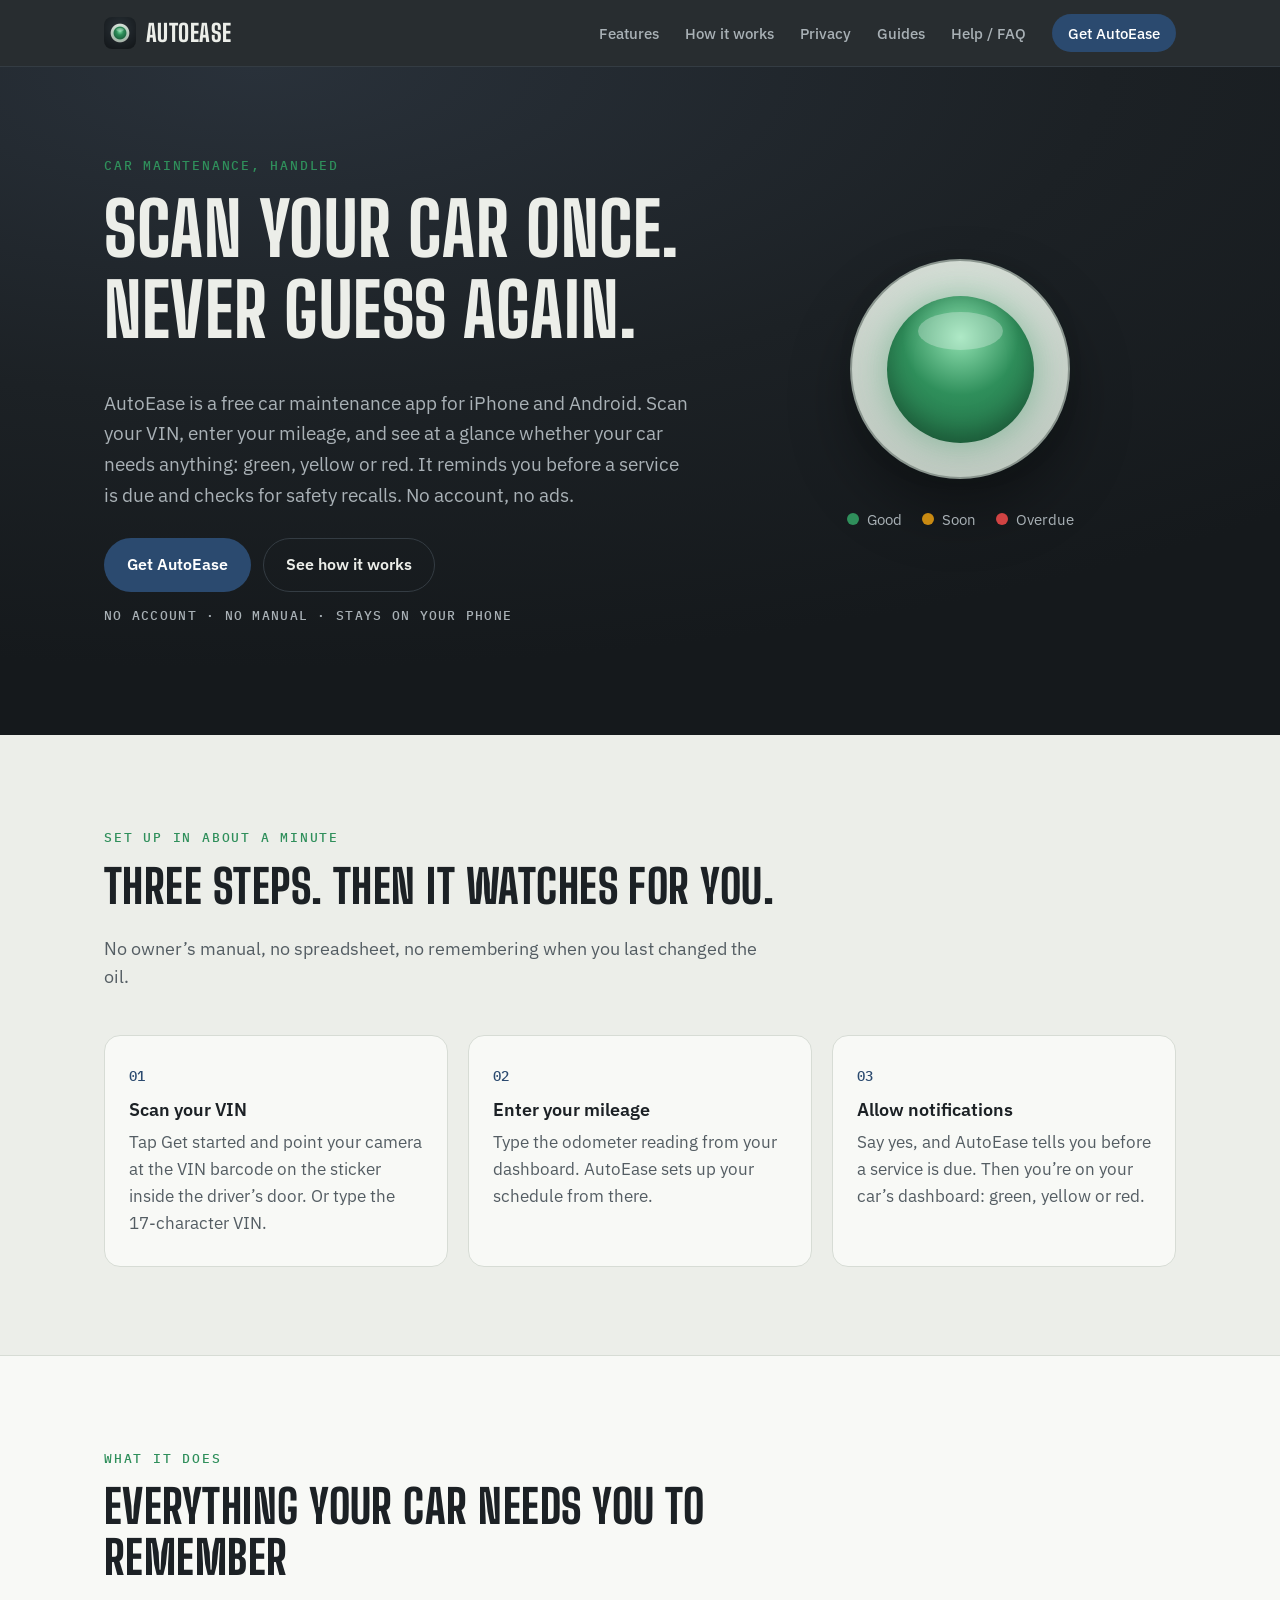
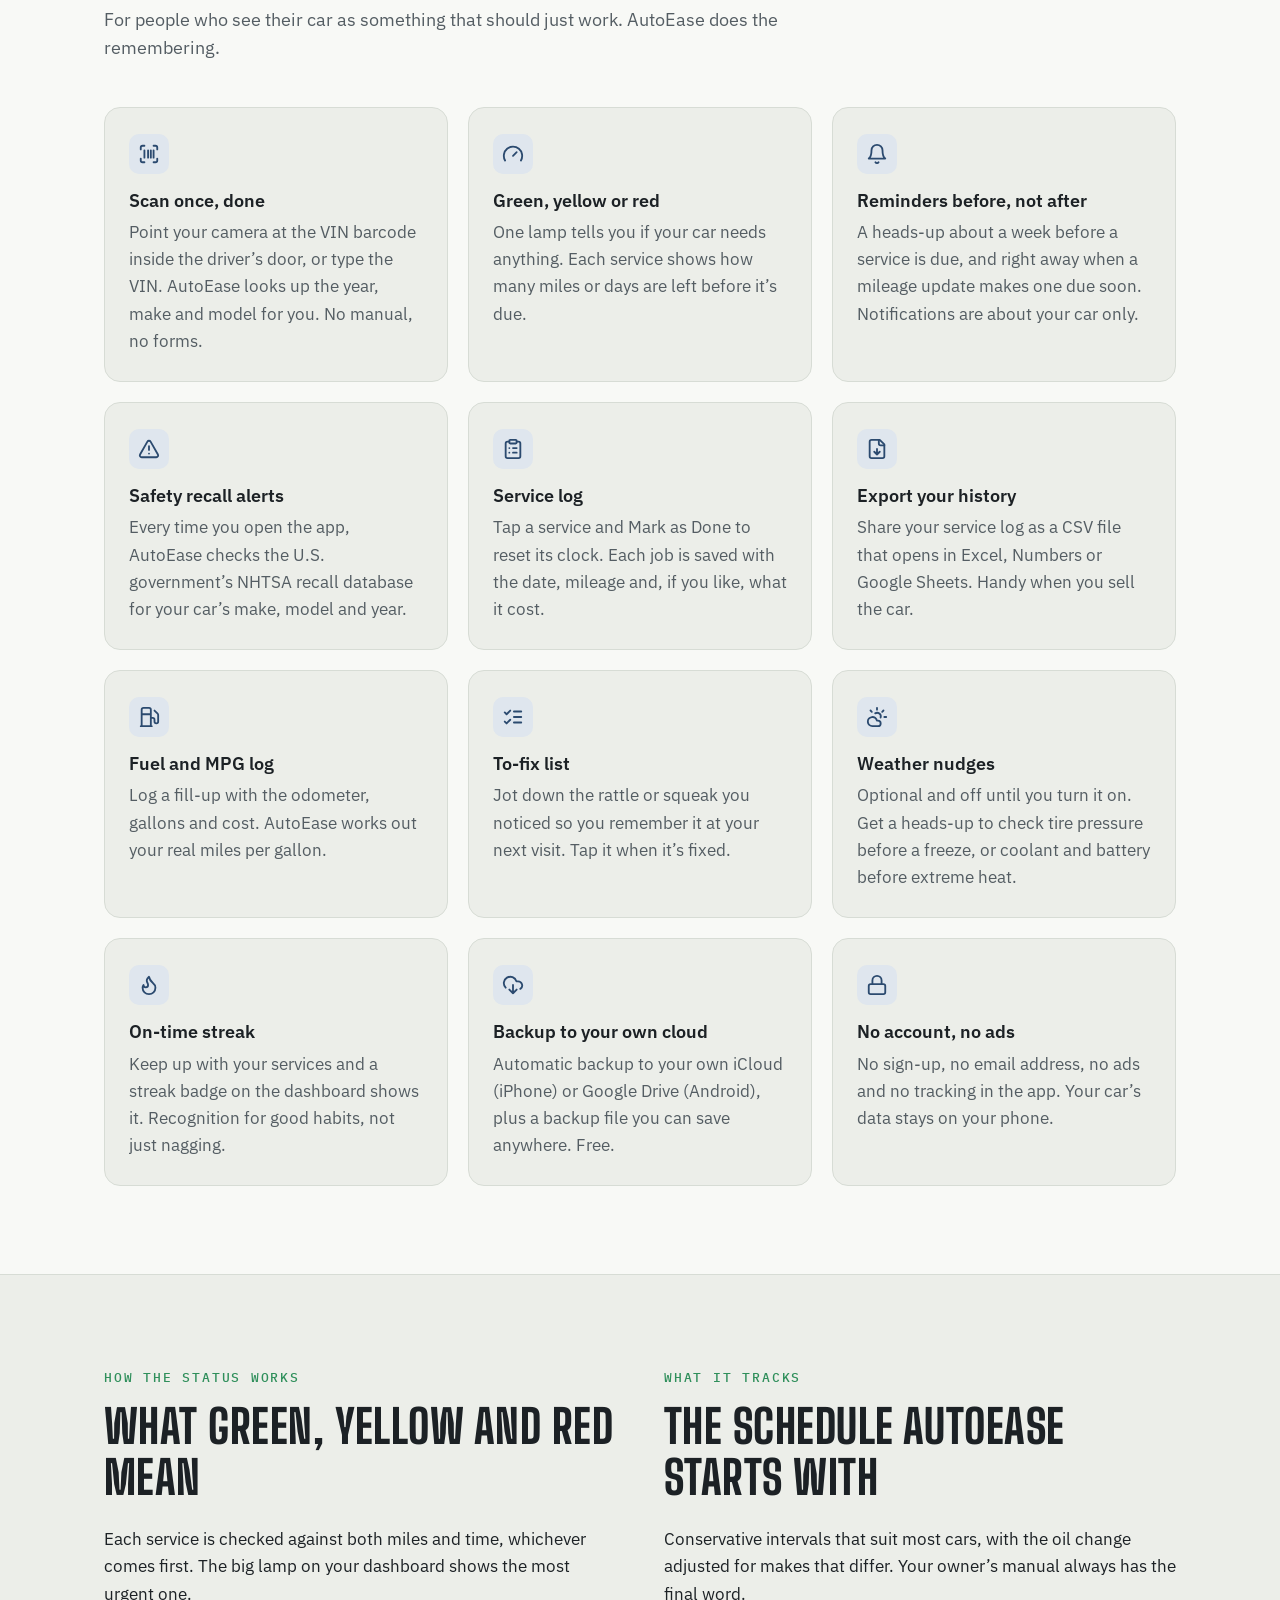
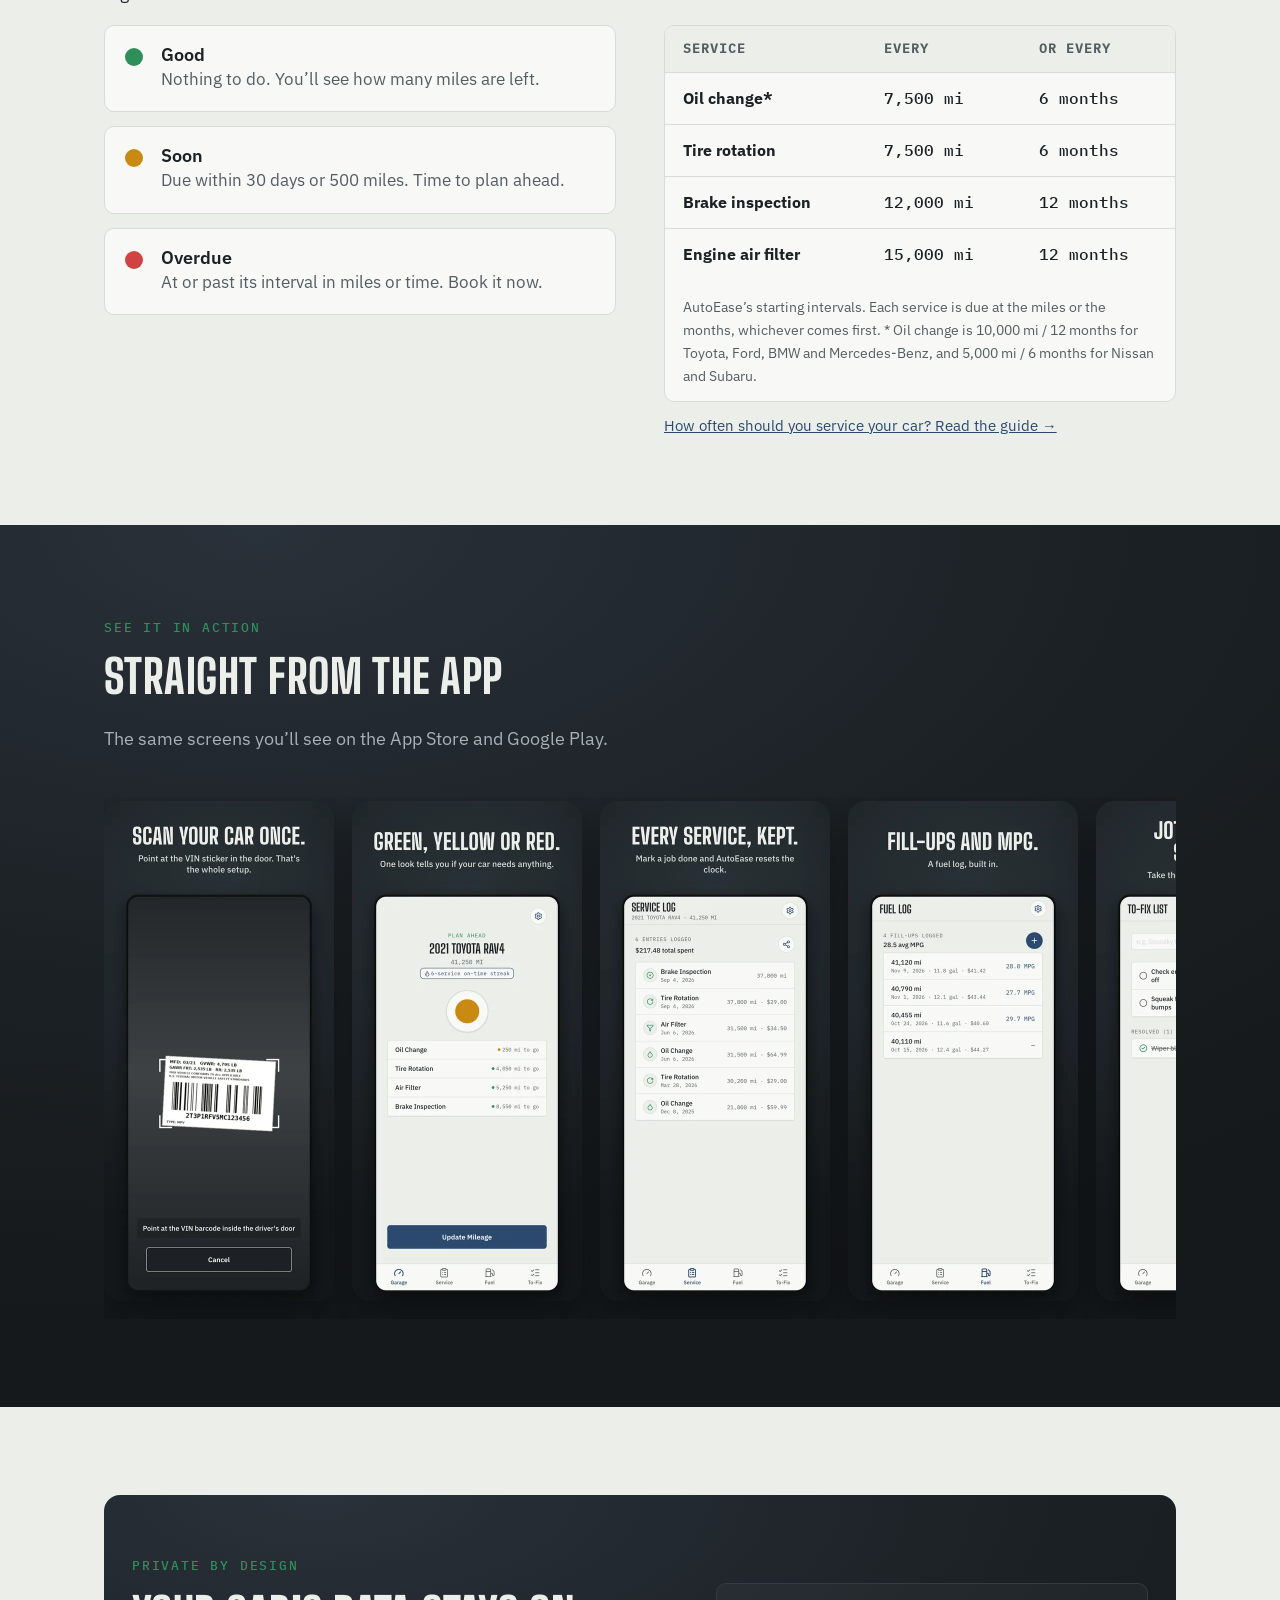
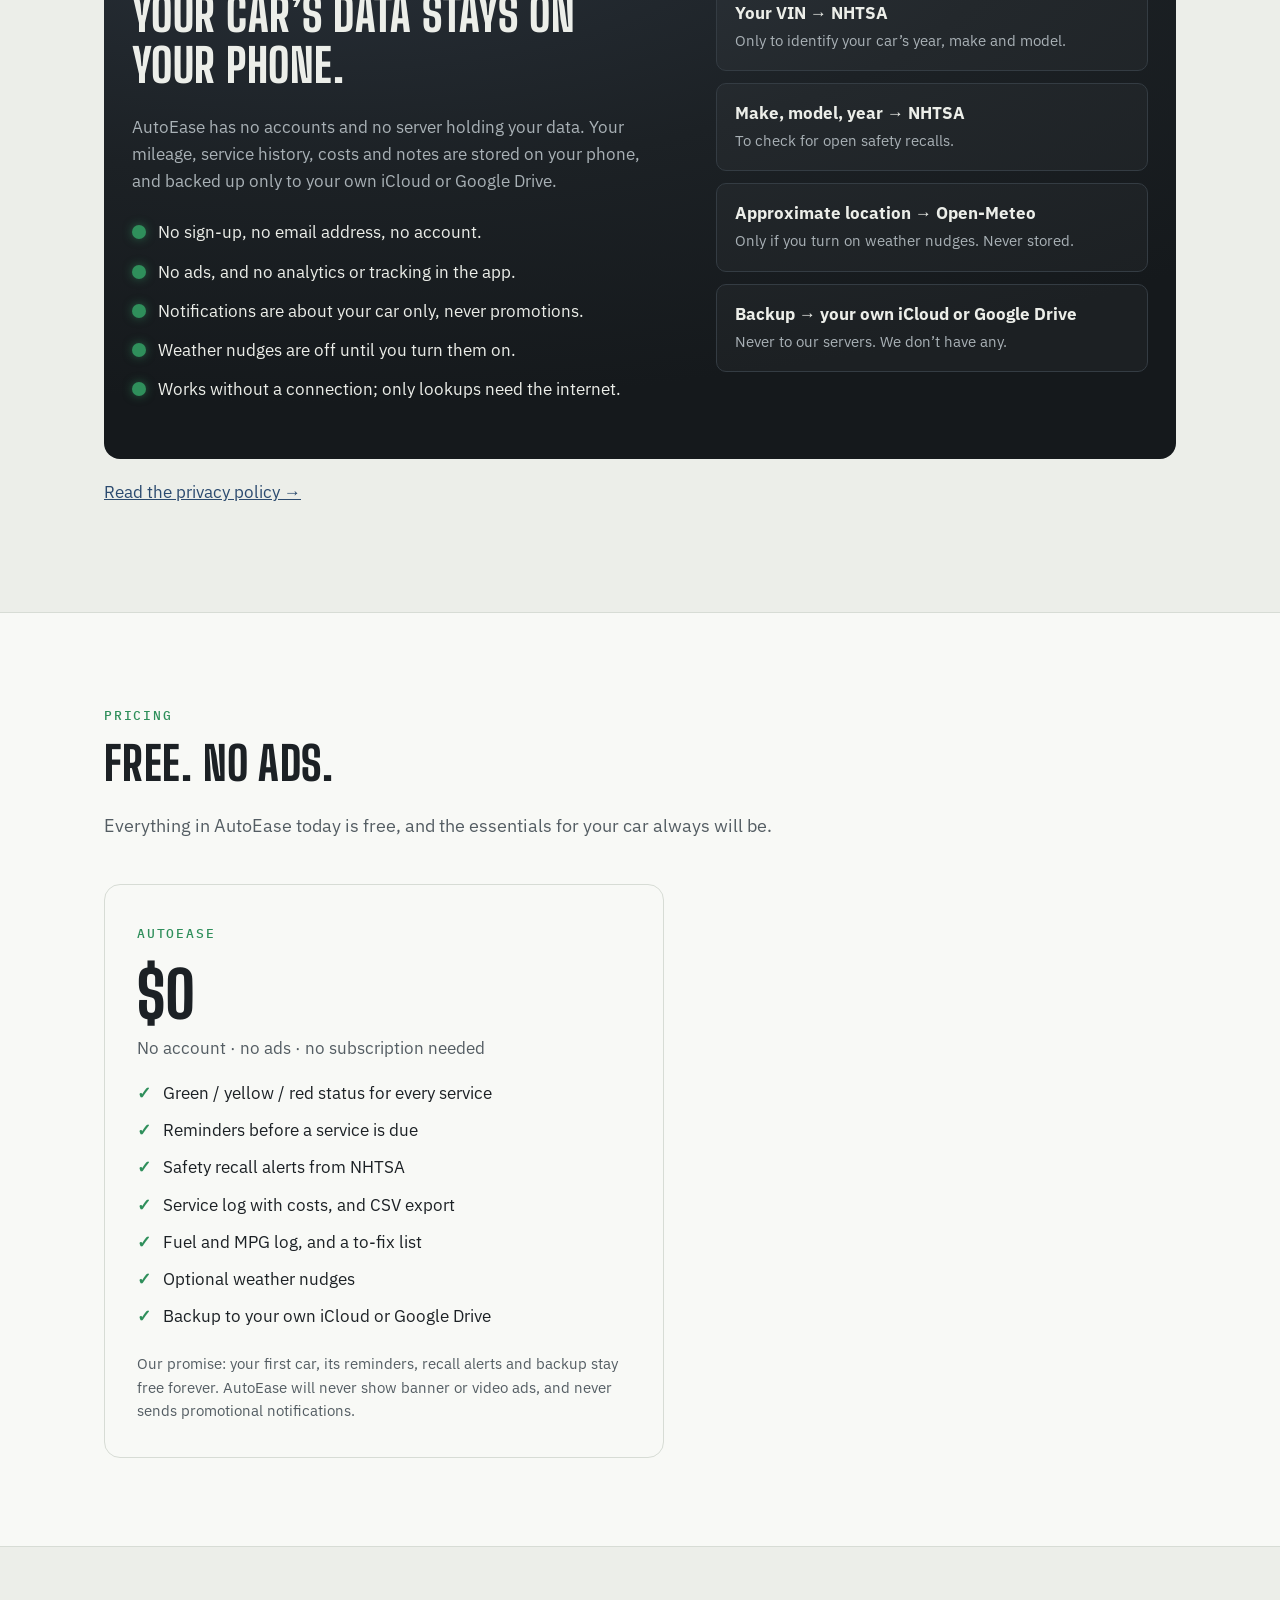
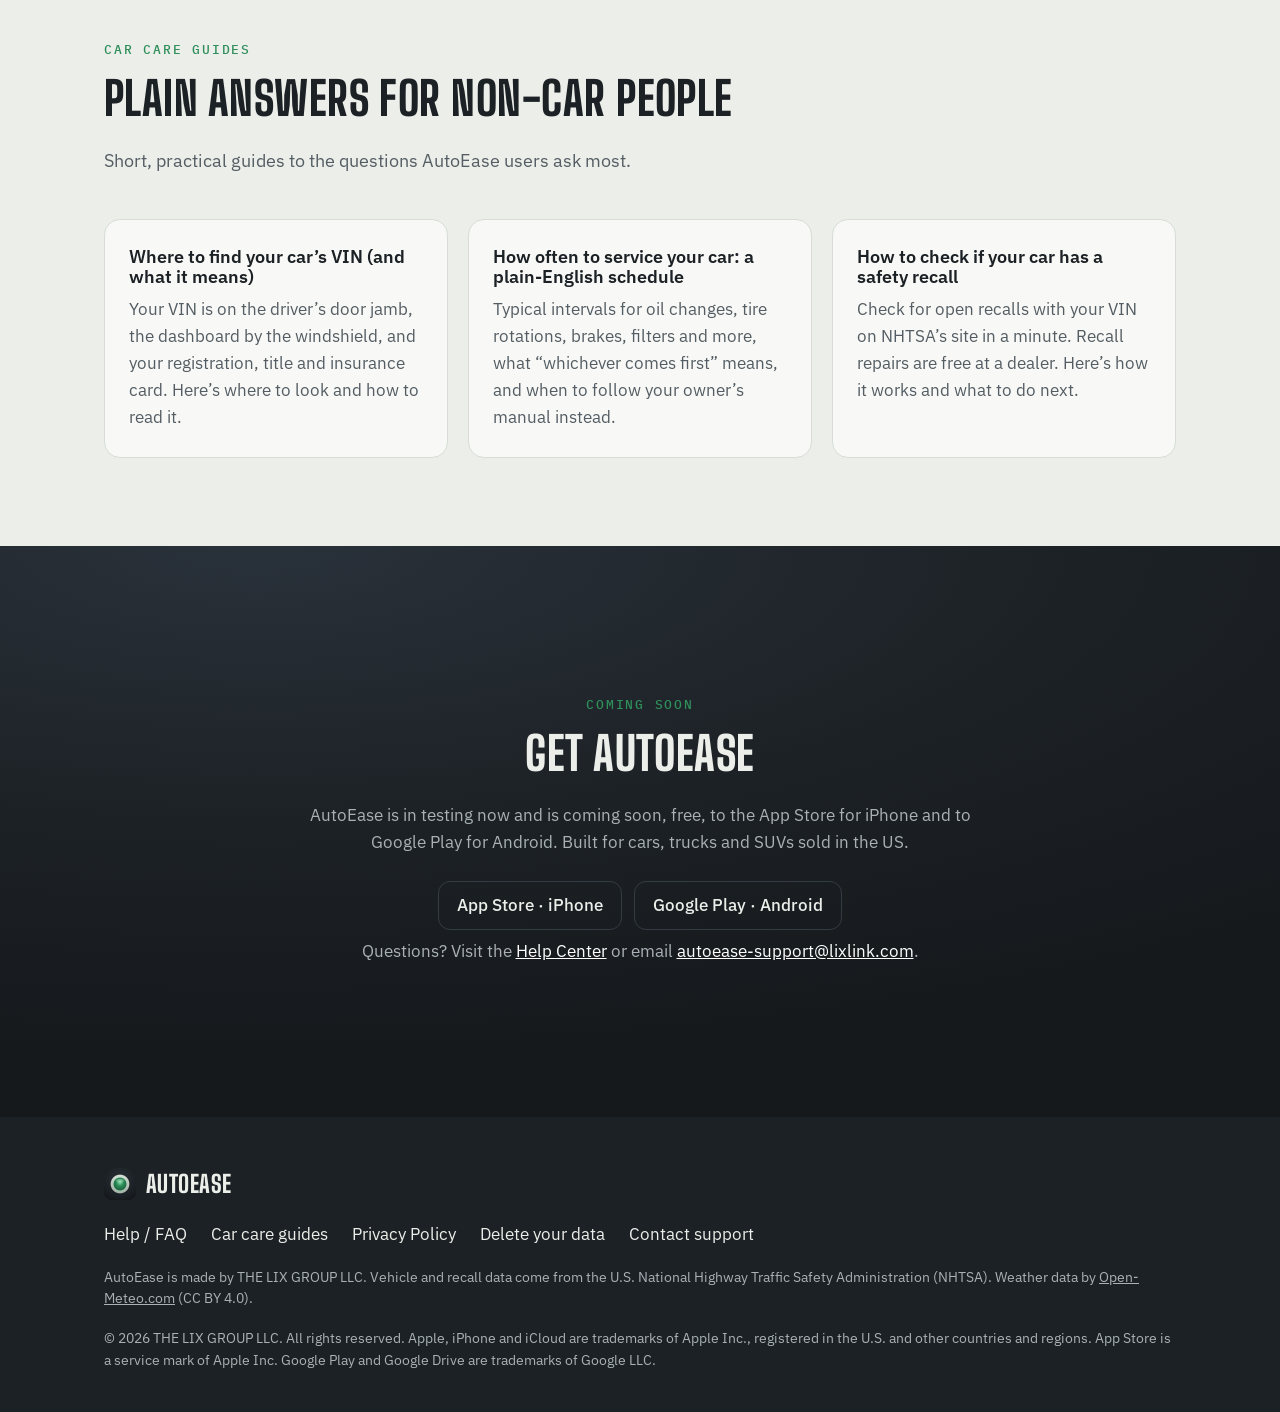
==== index.html @ 2cf23d44 "Build the AutoEase site: home, Help Center, guides, privacy, delete data Landing page, searchable He" ====
<!doctype html>
<html lang="en">
<head>
  <!-- GTM head: paste the Google Tag Manager <script> snippet here, first thing in <head> (README → Analytics). -->
  <meta charset="utf-8" />
  <meta name="viewport" content="width=device-width, initial-scale=1" />
  <meta name="theme-color" content="#1c2125" />
  <title>AutoEase: Car Maintenance Reminders, Free and Private</title>
  <meta name="description" content="Scan your VIN once and AutoEase tells you when your car needs anything: green, yellow or red status, service reminders, recall alerts and logs. Free, no account, no ads." />
  <link rel="canonical" href="https://autoease.lixlink.com/" />
  <meta property="og:site_name" content="AutoEase" />
  <meta property="og:type" content="website" />
  <meta property="og:url" content="https://autoease.lixlink.com/" />
  <meta property="og:title" content="AutoEase: Car Maintenance Reminders, Free and Private" />
  <meta property="og:description" content="Scan your VIN once and AutoEase tells you when your car needs anything: green, yellow or red status, service reminders, recall alerts and logs. Free, no account, no ads." />
  <meta property="og:image" content="https://autoease.lixlink.com/assets/img/og-image.png" />
  <meta property="og:image:type" content="image/png" />
  <meta property="og:image:width" content="1200" />
  <meta property="og:image:height" content="630" />
  <meta property="og:image:alt" content="AutoEase status lamp glowing green. Scan your car once. We&#x27;ll tell you when it needs anything." />
  <meta property="og:locale" content="en_US" />
  <meta name="twitter:card" content="summary_large_image" />
  <meta name="twitter:title" content="AutoEase: Car Maintenance Reminders, Free and Private" />
  <meta name="twitter:description" content="Scan your VIN once and AutoEase tells you when your car needs anything: green, yellow or red status, service reminders, recall alerts and logs. Free, no account, no ads." />
  <meta name="twitter:image" content="https://autoease.lixlink.com/assets/img/og-image.png" />
  <link rel="icon" type="image/png" sizes="32x32" href="/assets/img/favicon-32.png" />
  <link rel="icon" type="image/png" sizes="16x16" href="/assets/img/favicon-16.png" />
  <link rel="apple-touch-icon" href="/assets/img/apple-touch-icon.png" />
  <link rel="preload" href="/assets/fonts/big-shoulders-display.woff2" as="font" type="font/woff2" crossorigin />
  <link rel="preload" href="/assets/fonts/ibm-plex-sans.woff2" as="font" type="font/woff2" crossorigin />
  <link rel="stylesheet" href="/assets/css/style.css" />
  <script type="application/ld+json">
{
  "@context": "https://schema.org",
  "@graph": [
    {
      "@type": "Organization",
      "@id": "https://autoease.lixlink.com/#organization",
      "name": "THE LIX GROUP LLC",
      "url": "https://autoease.lixlink.com/",
      "logo": {
        "@type": "ImageObject",
        "url": "https://autoease.lixlink.com/assets/img/icon-512.png",
        "width": 512,
        "height": 512
      },
      "contactPoint": {
        "@type": "ContactPoint",
        "contactType": "customer support",
        "email": "autoease-support@lixlink.com",
        "availableLanguage": "en"
      }
    },
    {
      "@type": "WebSite",
      "@id": "https://autoease.lixlink.com/#website",
      "url": "https://autoease.lixlink.com/",
      "name": "AutoEase",
      "inLanguage": "en-US",
      "publisher": {
        "@id": "https://autoease.lixlink.com/#organization"
      }
    },
    {
      "@type": "MobileApplication",
      "@id": "https://autoease.lixlink.com/#app",
      "name": "AutoEase: Car Maintenance",
      "alternateName": "AutoEase",
      "description": "A free car maintenance app. Scan your car's VIN once and enter your mileage; AutoEase shows a green, yellow or red status for each service, reminds you before something is due, checks for open safety recalls, and keeps a service, fuel and to-fix log. No account and no ads; your data stays on your phone.",
      "applicationCategory": "UtilitiesApplication",
      "operatingSystem": "iOS, Android",
      "url": "https://autoease.lixlink.com/",
      "image": "https://autoease.lixlink.com/assets/img/og-image.png",
      "screenshot": [
        "https://autoease.lixlink.com/assets/img/screens/scan.webp",
        "https://autoease.lixlink.com/assets/img/screens/dashboard.webp",
        "https://autoease.lixlink.com/assets/img/screens/service-log.webp",
        "https://autoease.lixlink.com/assets/img/screens/fuel-log.webp",
        "https://autoease.lixlink.com/assets/img/screens/to-fix.webp",
        "https://autoease.lixlink.com/assets/img/screens/backup.webp"
      ],
      "inLanguage": "en-US",
      "countriesSupported": "US",
      "isAccessibleForFree": true,
      "offers": {
        "@type": "Offer",
        "price": "0",
        "priceCurrency": "USD"
      },
      "featureList": [
        "Scan once, done",
        "Green, yellow or red",
        "Reminders before, not after",
        "Safety recall alerts",
        "Service log",
        "Export your history",
        "Fuel and MPG log",
        "To-fix list",
        "Weather nudges",
        "On-time streak",
        "Backup to your own cloud",
        "No account, no ads"
      ],
      "publisher": {
        "@id": "https://autoease.lixlink.com/#organization"
      }
    },
    {
      "@type": "HowTo",
      "@id": "https://autoease.lixlink.com/#how-it-works",
      "name": "How to set up car maintenance reminders with AutoEase",
      "description": "Set up AutoEase in about a minute: scan your VIN, enter your mileage, allow notifications.",
      "totalTime": "PT1M",
      "tool": [
        {
          "@type": "HowToTool",
          "name": "AutoEase app"
        },
        {
          "@type": "HowToTool",
          "name": "Your car's VIN and odometer reading"
        }
      ],
      "step": [
        {
          "@type": "HowToStep",
          "position": 1,
          "name": "Scan your VIN",
          "text": "Tap Get started and point your camera at the VIN barcode on the sticker inside the driver’s door. Or type the 17-character VIN.",
          "url": "https://autoease.lixlink.com/#how-it-works"
        },
        {
          "@type": "HowToStep",
          "position": 2,
          "name": "Enter your mileage",
          "text": "Type the odometer reading from your dashboard. AutoEase sets up your schedule from there.",
          "url": "https://autoease.lixlink.com/#how-it-works"
        },
        {
          "@type": "HowToStep",
          "position": 3,
          "name": "Allow notifications",
          "text": "Say yes, and AutoEase tells you before a service is due. Then you’re on your car’s dashboard: green, yellow or red.",
          "url": "https://autoease.lixlink.com/#how-it-works"
        }
      ]
    },
    {
      "@type": "WebPage",
      "@id": "https://autoease.lixlink.com/#webpage",
      "url": "https://autoease.lixlink.com/",
      "name": "AutoEase: Car Maintenance Reminders, Free and Private",
      "isPartOf": {
        "@id": "https://autoease.lixlink.com/#website"
      },
      "about": {
        "@id": "https://autoease.lixlink.com/#app"
      },
      "primaryImageOfPage": "https://autoease.lixlink.com/assets/img/og-image.png",
      "dateModified": "2026-11-14",
      "inLanguage": "en-US"
    }
  ]
}
  </script>
</head>
<body>
  <!-- GTM body: paste the Google Tag Manager <noscript> snippet here, first thing in <body> (README → Analytics). -->
  <a class="skip-link" href="#main">Skip to content</a>
  <header class="site-header">
    <nav class="nav wrap" aria-label="Main">
      <a class="brand" href="/">
        <img src="/assets/img/icon-512.png" alt="" width="32" height="32" />
        <span>AutoEase</span>
      </a>
      <button class="nav-toggle" type="button" aria-label="Toggle navigation" aria-expanded="false" aria-controls="nav-links">☰</button>
      <ul class="nav-links" id="nav-links">
        <li><a href="/#features">Features</a></li>
        <li><a href="/#how-it-works">How it works</a></li>
        <li><a href="/#privacy">Privacy</a></li>
        <li><a href="/guides/">Guides</a></li>
        <li><a href="/faq.html">Help / FAQ</a></li>
        <li><a class="nav-cta" href="/#download">Get AutoEase</a></li>
      </ul>
    </nav>
  </header>
  <main id="main">
    <section class="hero dark">
      <div class="wrap hero-inner">
        <div>
          <span class="eyebrow">Car maintenance, handled</span>
          <h1>Scan your car once. Never guess again.</h1>
          <p class="lead">
            AutoEase is a free car maintenance app for iPhone and Android. Scan your VIN, enter your
            mileage, and see at a glance whether your car needs anything: green, yellow or red. It
            reminds you before a service is due and checks for safety recalls. No account, no ads.
          </p>
          <div class="hero-actions">
            <a class="btn btn-primary" href="#download">Get AutoEase</a>
            <a class="btn btn-ghost" href="#how-it-works">See how it works</a>
          </div>
          <p class="hero-note">No account · No manual · Stays on your phone</p>
        </div>
        <div class="hero-art">
          <div class="telltale" role="img" aria-label="AutoEase status lamp glowing green: nothing needed."><div class="lamp"></div></div>
          <ul class="legend" aria-label="Status colors">
            <li><span class="dot good"></span>Good</li>
            <li><span class="dot soon"></span>Soon</li>
            <li><span class="dot overdue"></span>Overdue</li>
          </ul>
        </div>
      </div>
    </section>

    <section id="how-it-works">
      <div class="wrap">
        <div class="section-head">
          <span class="eyebrow">Set up in about a minute</span>
          <h2>Three steps. Then it watches for you.</h2>
          <p>No owner’s manual, no spreadsheet, no remembering when you last changed the oil.</p>
        </div>
        <ol class="steps">
          <li><h3>Scan your VIN</h3><p>Tap Get started and point your camera at the VIN barcode on the sticker inside the driver’s door. Or type the 17-character VIN.</p></li>
          <li><h3>Enter your mileage</h3><p>Type the odometer reading from your dashboard. AutoEase sets up your schedule from there.</p></li>
          <li><h3>Allow notifications</h3><p>Say yes, and AutoEase tells you before a service is due. Then you’re on your car’s dashboard: green, yellow or red.</p></li>
        </ol>
      </div>
    </section>

    <section id="features" class="alt">
      <div class="wrap">
        <div class="section-head">
          <span class="eyebrow">What it does</span>
          <h2>Everything your car needs you to remember</h2>
          <p>For people who see their car as something that should just work. AutoEase does the remembering.</p>
        </div>
        <div class="grid">
          <div class="card">
            <div class="icon"><svg viewBox="0 0 24 24" fill="none" stroke="currentColor" stroke-width="2" stroke-linecap="round" stroke-linejoin="round" aria-hidden="true"><path d="M3 7V5a2 2 0 0 1 2-2h2M17 3h2a2 2 0 0 1 2 2v2M21 17v2a2 2 0 0 1-2 2h-2M7 21H5a2 2 0 0 1-2-2v-2M7 8v8M11 8v8M14 8v8M17 8v8"/></svg></div>
            <h3>Scan once, done</h3>
            <p>Point your camera at the VIN barcode inside the driver’s door, or type the VIN. AutoEase looks up the year, make and model for you. No manual, no forms.</p>
          </div>
          <div class="card">
            <div class="icon"><svg viewBox="0 0 24 24" fill="none" stroke="currentColor" stroke-width="2" stroke-linecap="round" stroke-linejoin="round" aria-hidden="true"><path d="m12 14 4-4"/><path d="M3.34 19a10 10 0 1 1 17.32 0"/></svg></div>
            <h3>Green, yellow or red</h3>
            <p>One lamp tells you if your car needs anything. Each service shows how many miles or days are left before it’s due.</p>
          </div>
          <div class="card">
            <div class="icon"><svg viewBox="0 0 24 24" fill="none" stroke="currentColor" stroke-width="2" stroke-linecap="round" stroke-linejoin="round" aria-hidden="true"><path d="M6 8a6 6 0 0 1 12 0c0 7 3 9 3 9H3s3-2 3-9"/><path d="M10.3 21a1.94 1.94 0 0 0 3.4 0"/></svg></div>
            <h3>Reminders before, not after</h3>
            <p>A heads-up about a week before a service is due, and right away when a mileage update makes one due soon. Notifications are about your car only.</p>
          </div>
          <div class="card">
            <div class="icon"><svg viewBox="0 0 24 24" fill="none" stroke="currentColor" stroke-width="2" stroke-linecap="round" stroke-linejoin="round" aria-hidden="true"><path d="m21.73 18-8-14a2 2 0 0 0-3.48 0l-8 14A2 2 0 0 0 4 21h16a2 2 0 0 0 1.73-3"/><path d="M12 9v4M12 17h.01"/></svg></div>
            <h3>Safety recall alerts</h3>
            <p>Every time you open the app, AutoEase checks the U.S. government’s NHTSA recall database for your car’s make, model and year.</p>
          </div>
          <div class="card">
            <div class="icon"><svg viewBox="0 0 24 24" fill="none" stroke="currentColor" stroke-width="2" stroke-linecap="round" stroke-linejoin="round" aria-hidden="true"><rect width="8" height="4" x="8" y="2" rx="1"/><path d="M16 4h2a2 2 0 0 1 2 2v14a2 2 0 0 1-2 2H6a2 2 0 0 1-2-2V6a2 2 0 0 1 2-2h2M12 11h4M12 16h4M8 11h.01M8 16h.01"/></svg></div>
            <h3>Service log</h3>
            <p>Tap a service and Mark as Done to reset its clock. Each job is saved with the date, mileage and, if you like, what it cost.</p>
          </div>
          <div class="card">
            <div class="icon"><svg viewBox="0 0 24 24" fill="none" stroke="currentColor" stroke-width="2" stroke-linecap="round" stroke-linejoin="round" aria-hidden="true"><path d="M15 2H6a2 2 0 0 0-2 2v16a2 2 0 0 0 2 2h12a2 2 0 0 0 2-2V7Z"/><path d="M14 2v4a2 2 0 0 0 2 2h4M12 18v-6M9 15l3 3 3-3"/></svg></div>
            <h3>Export your history</h3>
            <p>Share your service log as a CSV file that opens in Excel, Numbers or Google Sheets. Handy when you sell the car.</p>
          </div>
          <div class="card">
            <div class="icon"><svg viewBox="0 0 24 24" fill="none" stroke="currentColor" stroke-width="2" stroke-linecap="round" stroke-linejoin="round" aria-hidden="true"><path d="M3 22h12M4 9h10M14 22V4a2 2 0 0 0-2-2H6a2 2 0 0 0-2 2v18M14 13h2a2 2 0 0 1 2 2v2a2 2 0 0 0 4 0V9.83a2 2 0 0 0-.59-1.42L18 5"/></svg></div>
            <h3>Fuel and MPG log</h3>
            <p>Log a fill-up with the odometer, gallons and cost. AutoEase works out your real miles per gallon.</p>
          </div>
          <div class="card">
            <div class="icon"><svg viewBox="0 0 24 24" fill="none" stroke="currentColor" stroke-width="2" stroke-linecap="round" stroke-linejoin="round" aria-hidden="true"><path d="m3 17 2 2 4-4M3 7l2 2 4-4M13 6h8M13 12h8M13 18h8"/></svg></div>
            <h3>To-fix list</h3>
            <p>Jot down the rattle or squeak you noticed so you remember it at your next visit. Tap it when it’s fixed.</p>
          </div>
          <div class="card">
            <div class="icon"><svg viewBox="0 0 24 24" fill="none" stroke="currentColor" stroke-width="2" stroke-linecap="round" stroke-linejoin="round" aria-hidden="true"><path d="M12 2v2M4.93 4.93l1.41 1.41M20 12h2M19.07 4.93l-1.41 1.41M15.95 12.65a4 4 0 0 0-5.93-4.61"/><path d="M13 22H7a5 5 0 1 1 4.9-6H13a3 3 0 0 1 0 6Z"/></svg></div>
            <h3>Weather nudges</h3>
            <p>Optional and off until you turn it on. Get a heads-up to check tire pressure before a freeze, or coolant and battery before extreme heat.</p>
          </div>
          <div class="card">
            <div class="icon"><svg viewBox="0 0 24 24" fill="none" stroke="currentColor" stroke-width="2" stroke-linecap="round" stroke-linejoin="round" aria-hidden="true"><path d="M8.5 14.5A2.5 2.5 0 0 0 11 12c0-1.38-.5-2-1-3-1.07-2.14-.22-4.05 2-6 .5 2.5 2 4.9 4 6.5 2 1.6 3 3.5 3 5.5a7 7 0 1 1-14 0c0-1.15.43-2.29 1-3a2.5 2.5 0 0 0 2.5 2.5z"/></svg></div>
            <h3>On-time streak</h3>
            <p>Keep up with your services and a streak badge on the dashboard shows it. Recognition for good habits, not just nagging.</p>
          </div>
          <div class="card">
            <div class="icon"><svg viewBox="0 0 24 24" fill="none" stroke="currentColor" stroke-width="2" stroke-linecap="round" stroke-linejoin="round" aria-hidden="true"><path d="M4 14.9A7 7 0 1 1 15.7 8h1.8a4.5 4.5 0 0 1 2.5 8.24M12 12v9M8 17l4 4 4-4"/></svg></div>
            <h3>Backup to your own cloud</h3>
            <p>Automatic backup to your own iCloud (iPhone) or Google Drive (Android), plus a backup file you can save anywhere. Free.</p>
          </div>
          <div class="card">
            <div class="icon"><svg viewBox="0 0 24 24" fill="none" stroke="currentColor" stroke-width="2" stroke-linecap="round" stroke-linejoin="round" aria-hidden="true"><rect width="18" height="11" x="3" y="11" rx="2"/><path d="M7 11V7a5 5 0 0 1 10 0v4"/></svg></div>
            <h3>No account, no ads</h3>
            <p>No sign-up, no email address, no ads and no tracking in the app. Your car’s data stays on your phone.</p>
          </div>
        </div>
      </div>
    </section>

    <section id="status">
      <div class="wrap two-col">
        <div>
          <span class="eyebrow">How the status works</span>
          <h2>What green, yellow and red mean</h2>
          <p>Each service is checked against both miles and time, whichever comes first. The big lamp on your dashboard shows the most urgent one.</p>
          <div class="status-rows">
            <div class="status-row"><span class="dot good"></span><div><h3>Good</h3><p>Nothing to do. You’ll see how many miles are left.</p></div></div>
            <div class="status-row"><span class="dot soon"></span><div><h3>Soon</h3><p>Due within 30 days or 500 miles. Time to plan ahead.</p></div></div>
            <div class="status-row"><span class="dot overdue"></span><div><h3>Overdue</h3><p>At or past its interval in miles or time. Book it now.</p></div></div>
          </div>
        </div>
        <div>
          <span class="eyebrow">What it tracks</span>
          <h2>The schedule AutoEase starts with</h2>
          <p>Conservative intervals that suit most cars, with the oil change adjusted for makes that differ. Your owner’s manual always has the final word.</p>
        <div class="table-wrap">
          <table>
            <caption>AutoEase’s starting intervals. Each service is due at the miles or the months, whichever comes first. * Oil change is 10,000 mi / 12 months for Toyota, Ford, BMW and Mercedes-Benz, and 5,000 mi / 6 months for Nissan and Subaru. </caption>
            <thead><tr><th scope="col">Service</th><th scope="col">Every</th><th scope="col">Or every</th></tr></thead>
            <tbody>
            <tr><th scope="row">Oil change*</th><td class="num">7,500 mi</td><td class="num">6 months</td></tr>
            <tr><th scope="row">Tire rotation</th><td class="num">7,500 mi</td><td class="num">6 months</td></tr>
            <tr><th scope="row">Brake inspection</th><td class="num">12,000 mi</td><td class="num">12 months</td></tr>
            <tr><th scope="row">Engine air filter</th><td class="num">15,000 mi</td><td class="num">12 months</td></tr>
            </tbody>
          </table>
        </div>
          <p class="fineprint" style="margin-top:12px"><a href="/guides/car-maintenance-schedule.html">How often should you service your car? Read the guide →</a></p>
        </div>
      </div>
    </section>

    <section id="screenshots" class="dark">
      <div class="wrap">
        <div class="section-head">
          <span class="eyebrow">See it in action</span>
          <h2>Straight from the app</h2>
          <p>The same screens you’ll see on the App Store and Google Play.</p>
        </div>
        <ul class="shots" tabindex="0" aria-label="App screenshots">
          <li><img src="/assets/img/screens/scan.webp" width="230" height="500" loading="lazy" alt="Scan your VIN: the AutoEase scanner reading the VIN barcode on a driver’s door sticker." /></li>
          <li><img src="/assets/img/screens/dashboard.webp" width="230" height="500" loading="lazy" alt="Green, yellow or red: the Garage dashboard for a 2021 Toyota RAV4 with an amber status lamp, an open recall banner and four services with miles to go." /></li>
          <li><img src="/assets/img/screens/service-log.webp" width="230" height="500" loading="lazy" alt="Service log: past services with dates, mileage and costs, and a lifetime total." /></li>
          <li><img src="/assets/img/screens/fuel-log.webp" width="230" height="500" loading="lazy" alt="Fuel log: fill-ups with odometer, gallons and cost, and the calculated miles per gallon." /></li>
          <li><img src="/assets/img/screens/to-fix.webp" width="230" height="500" loading="lazy" alt="To-fix list: notes like a squeaky brake, with resolved notes kept below." /></li>
          <li><img src="/assets/img/screens/backup.webp" width="230" height="500" loading="lazy" alt="Backup: automatic backup to your own cloud, plus export and import of a backup file." /></li>
        </ul>
      </div>
    </section>

    <section id="privacy">
      <div class="wrap">
        <div class="cta-band dark band-inner" style="text-align:left">
          <div>
            <span class="eyebrow">Private by design</span>
            <h2>Your car’s data stays on your phone.</h2>
            <p>AutoEase has no accounts and no server holding your data. Your mileage, service history, costs and notes are stored on your phone, and backed up only to your own iCloud or Google Drive.</p>
            <ul class="checklist">
              <li>No sign-up, no email address, no account.</li>
              <li>No ads, and no analytics or tracking in the app.</li>
              <li>Notifications are about your car only, never promotions.</li>
              <li>Weather nudges are off until you turn them on.</li>
              <li>Works without a connection; only lookups need the internet.</li>
            </ul>
          </div>
          <div class="data-flow" aria-label="What leaves your phone">
            <div><strong>Your VIN → NHTSA</strong><span>Only to identify your car’s year, make and model.</span></div>
            <div><strong>Make, model, year → NHTSA</strong><span>To check for open safety recalls.</span></div>
            <div><strong>Approximate location → Open-Meteo</strong><span>Only if you turn on weather nudges. Never stored.</span></div>
            <div><strong>Backup → your own iCloud or Google Drive</strong><span>Never to our servers. We don’t have any.</span></div>
          </div>
        </div>
        <p style="margin-top:20px"><a href="/privacy.html">Read the privacy policy →</a></p>
      </div>
    </section>

    <section id="pricing" class="alt">
      <div class="wrap">
        <div class="section-head">
          <span class="eyebrow">Pricing</span>
          <h2>Free. No ads.</h2>
          <p>Everything in AutoEase today is free, and the essentials for your car always will be.</p>
        </div>
        <div class="pricing-card">
          <div class="eyebrow">AutoEase</div>
          <div class="price">$0</div>
          <div class="price-note">No account · no ads · no subscription needed</div>
          <ul class="pricing-list">
            <li>Green / yellow / red status for every service</li>
            <li>Reminders before a service is due</li>
            <li>Safety recall alerts from NHTSA</li>
            <li>Service log with costs, and CSV export</li>
            <li>Fuel and MPG log, and a to-fix list</li>
            <li>Optional weather nudges</li>
            <li>Backup to your own iCloud or Google Drive</li>
          </ul>
          <p class="fineprint">Our promise: your first car, its reminders, recall alerts and backup stay free forever. AutoEase will never show banner or video ads, and never sends promotional notifications.</p>
        </div>
      </div>
    </section>

    <section id="guides">
      <div class="wrap">
        <div class="section-head">
          <span class="eyebrow">Car care guides</span>
          <h2>Plain answers for non-car people</h2>
          <p>Short, practical guides to the questions AutoEase users ask most.</p>
        </div>
        <ul class="guide-list">
          <li><a class="card" href="/guides/find-your-vin.html"><h3>Where to find your car’s VIN (and what it means)</h3><p>Your VIN is on the driver’s door jamb, the dashboard by the windshield, and your registration, title and insurance card. Here’s where to look and how to read it.</p></a></li>
          <li><a class="card" href="/guides/car-maintenance-schedule.html"><h3>How often to service your car: a plain-English schedule</h3><p>Typical intervals for oil changes, tire rotations, brakes, filters and more, what “whichever comes first” means, and when to follow your owner’s manual instead.</p></a></li>
          <li><a class="card" href="/guides/check-car-recalls.html"><h3>How to check if your car has a safety recall</h3><p>Check for open recalls with your VIN on NHTSA’s site in a minute. Recall repairs are free at a dealer. Here’s how it works and what to do next.</p></a></li>
        </ul>
      </div>
    </section>

    <section id="download" class="dark">
      <div class="wrap">
        <div class="cta-band">
          <span class="eyebrow">Coming soon</span>
          <h2>Get AutoEase</h2>
          <p>AutoEase is in testing now and is coming soon, free, to the App Store for iPhone and to Google Play for Android. Built for cars, trucks and SUVs sold in the US.</p>
          <div class="store-soon" aria-label="Coming to">
            <span>App Store · iPhone</span>
            <span>Google Play · Android</span>
          </div>
          <p>Questions? Visit the <a href="/faq.html" style="color:#fff">Help Center</a> or email <a href="mailto:autoease-support@lixlink.com" style="color:#fff">autoease-support@lixlink.com</a>.</p>
        </div>
      </div>
    </section>
  </main>
  <footer>
    <div class="wrap footer-inner">
      <a class="brand" href="/">
        <img src="/assets/img/icon-512.png" alt="" width="28" height="28" />
        <span>AutoEase</span>
      </a>
      <ul class="footer-links">
        <li><a href="/faq.html">Help / FAQ</a></li>
        <li><a href="/guides/">Car care guides</a></li>
        <li><a href="/privacy.html">Privacy Policy</a></li>
        <li><a href="/delete-data.html">Delete your data</a></li>
        <li><a href="mailto:autoease-support@lixlink.com">Contact support</a></li>
      </ul>
      <p class="footer-copy">AutoEase is made by THE LIX GROUP LLC. Vehicle and recall data come from the U.S. National Highway Traffic Safety Administration (NHTSA). Weather data by <a href="https://open-meteo.com/" rel="noopener" style="color:inherit">Open-Meteo.com</a> (CC BY 4.0).</p>
      <p class="footer-copy">© <span id="year">2026</span> THE LIX GROUP LLC. All rights reserved. Apple, iPhone and iCloud are trademarks of Apple Inc., registered in the U.S. and other countries and regions. App Store is a service mark of Apple Inc. Google Play and Google Drive are trademarks of Google LLC.</p>
    </div>
  </footer>

  <script>document.getElementById('year').textContent = new Date().getFullYear();</script>
  <script src="/assets/js/main.js" defer></script>
</body>
</html>
---- assets/css/style.css ----
/* AutoEase site. Tokens match the app's design system (docs/design/README.md
   in bitPimps/autoease): Fog/Panel/Steel/Asphalt/Instrument plus the three
   status "telltale" colors, Big Shoulders Display + IBM Plex. Dark asphalt
   for the header, hero and bands (like the store art); light Fog for reading. */

@font-face {
  font-family: 'Big Shoulders Display';
  font-style: normal;
  font-weight: 100 900;
  font-display: swap;
  src: url('/assets/fonts/big-shoulders-display.woff2') format('woff2');
}
@font-face {
  font-family: 'IBM Plex Sans';
  font-style: normal;
  font-weight: 100 700;
  font-display: swap;
  src: url('/assets/fonts/ibm-plex-sans.woff2') format('woff2');
}
@font-face {
  font-family: 'IBM Plex Mono';
  font-style: normal;
  font-weight: 500;
  font-display: swap;
  src: url('/assets/fonts/ibm-plex-mono-500.woff2') format('woff2');
}

:root {
  --fog: #eceee9;
  --panel: #f8f9f6;
  --steel: #d7dcd5;
  --asphalt: #1c2125;
  --asphalt-2: #252c32;
  --asphalt-line: #343c43;
  --instrument: #2b4a6f;
  --instrument-hover: #223c5b;
  --instrument-soft: #dfe6ee;

  --good: #2f8f5b;
  --soon: #c98a12;
  --overdue: #d14343;

  --ink: #1c2125;
  --ink-muted: #545d63;
  --on-dark: #eceee9;
  --on-dark-muted: #a9b1b6;

  --display: 'Big Shoulders Display', 'Arial Narrow', sans-serif;
  --body: 'IBM Plex Sans', -apple-system, BlinkMacSystemFont, 'Segoe UI', Roboto, sans-serif;
  --mono: 'IBM Plex Mono', ui-monospace, SFMono-Regular, Menlo, monospace;

  --max-width: 1120px;
  --radius: 16px;
  --radius-sm: 10px;

  color-scheme: light;
}

* { box-sizing: border-box; }

@media (prefers-reduced-motion: no-preference) {
  html { scroll-behavior: smooth; }
}

body {
  margin: 0;
  background: var(--fog);
  color: var(--ink);
  font-family: var(--body);
  font-size: 1.0625rem;
  line-height: 1.6;
  -webkit-font-smoothing: antialiased;
}

a { color: var(--instrument); }
a:hover { color: var(--instrument-hover); }
img { max-width: 100%; display: block; }
code, .mono { font-family: var(--mono); font-size: 0.92em; }

:focus-visible { outline: 3px solid var(--soon); outline-offset: 2px; }

.skip-link {
  position: absolute; left: 12px; top: -48px; z-index: 50;
  background: var(--panel); color: var(--ink); padding: 8px 14px; border-radius: 8px;
}
.skip-link:focus { top: 12px; }

.wrap { max-width: var(--max-width); margin: 0 auto; padding: 0 24px; }

h1, h2, h3 { line-height: 1.1; margin: 0 0 0.5em; }
h1, h2 {
  font-family: var(--display);
  font-weight: 800;
  text-transform: uppercase;
  letter-spacing: 0.01em;
}
h1 { font-size: clamp(2.6rem, 6.5vw, 4.6rem); }
h2 { font-size: clamp(2rem, 4.2vw, 2.9rem); }
h3 { font-size: 1.15rem; font-weight: 600; }

.eyebrow {
  display: inline-block;
  font-family: var(--mono);
  font-size: 0.8rem;
  letter-spacing: 0.14em;
  text-transform: uppercase;
  color: var(--good);
  margin-bottom: 12px;
}

/* ---------- Header ---------- */

.site-header {
  position: sticky; top: 0; z-index: 20;
  background: color-mix(in srgb, var(--asphalt) 94%, transparent);
  backdrop-filter: blur(10px);
  border-bottom: 1px solid var(--asphalt-line);
  color: var(--on-dark);
}
.nav { display: flex; align-items: center; justify-content: space-between; padding: 14px 24px; }
.brand {
  display: flex; align-items: center; gap: 10px;
  text-decoration: none; color: inherit;
}
.brand:hover { color: inherit; }
.brand img { width: 32px; height: 32px; border-radius: 8px; }
.brand span {
  font-family: var(--display); font-weight: 800; font-size: 1.5rem;
  text-transform: uppercase; letter-spacing: 0.02em;
}
.nav-links { display: flex; align-items: center; gap: 26px; list-style: none; margin: 0; padding: 0; }
.nav-links a { text-decoration: none; color: var(--on-dark-muted); font-size: 0.95rem; font-weight: 500; }
.nav-links a:hover, .nav-links a[aria-current="page"] { color: var(--on-dark); }
.nav-links a.nav-cta {
  color: #fff; background: var(--instrument); padding: 9px 16px; border-radius: 999px;
}
.nav-links a.nav-cta:hover { background: var(--instrument-hover); }
.nav-toggle {
  display: none; background: none; border: 1px solid var(--asphalt-line); color: var(--on-dark);
  border-radius: 8px; font-size: 1.2rem; padding: 4px 10px; cursor: pointer;
}

@media (max-width: 860px) {
  .nav-toggle { display: block; }
  .nav-links {
    display: none; position: absolute; left: 0; right: 0; top: 100%;
    flex-direction: column; align-items: stretch; gap: 0;
    background: var(--asphalt); border-bottom: 1px solid var(--asphalt-line); padding: 8px 24px 16px;
  }
  .nav-links.open { display: flex; }
  .nav-links a { display: block; padding: 12px 0; }
  .nav-links a.nav-cta { text-align: center; margin-top: 8px; }
}

/* ---------- Buttons ---------- */

.btn {
  display: inline-flex; align-items: center; justify-content: center;
  padding: 13px 22px; border-radius: 999px; font-weight: 600; text-decoration: none;
  border: 1px solid transparent; font-size: 1rem;
}
.btn-primary { background: var(--instrument); color: #fff; }
.btn-primary:hover { background: var(--instrument-hover); color: #fff; }
.btn-ghost { border-color: var(--asphalt-line); color: var(--on-dark); }
.btn-ghost:hover { border-color: var(--on-dark-muted); color: #fff; }

/* ---------- Hero ---------- */

.dark {
  background: radial-gradient(120% 90% at 20% 0%, #29313a 0%, var(--asphalt) 55%, #15191c 100%);
  color: var(--on-dark);
}
.hero { padding: 84px 0 96px; }
.hero-inner { display: grid; grid-template-columns: 1.15fr 0.85fr; gap: 56px; align-items: center; }
.hero .lead { font-size: 1.2rem; color: var(--on-dark-muted); max-width: 36em; }
.hero-actions { display: flex; flex-wrap: wrap; gap: 12px; margin: 28px 0 14px; }
.hero-note { font-family: var(--mono); font-size: 0.8rem; letter-spacing: 0.1em; text-transform: uppercase; color: var(--on-dark-muted); }
.hero-art { display: flex; flex-direction: column; align-items: center; gap: 28px; }

@media (max-width: 860px) {
  .hero { padding: 56px 0 64px; }
  .hero-inner { grid-template-columns: 1fr; gap: 40px; }
  .hero-art { order: -1; }
}

/* ---------- Telltale (the app's signature lamp) ---------- */

.telltale {
  --size: 220px;
  width: var(--size); height: var(--size); border-radius: 50%;
  background: radial-gradient(circle at 50% 30%, #e6ebe5 0%, #b9c3bb 100%);
  border: 2px solid #8c958f;
  display: grid; place-items: center;
  box-shadow: 0 30px 60px rgba(0, 0, 0, 0.35);
}
.telltale .lamp {
  width: 68%; height: 68%; border-radius: 50%;
  background: radial-gradient(circle at 50% 28%, #8fe0b0 0%, var(--good) 45%, #1f6b42 100%);
  box-shadow: inset 0 -10px 24px rgba(0, 0, 0, 0.25), 0 0 40px rgba(47, 143, 91, 0.55);
  position: relative;
}
.telltale .lamp::after {
  content: ''; position: absolute; left: 21%; top: 11%; width: 58%; height: 26%;
  border-radius: 50%; background: rgba(255, 255, 255, 0.28);
}
@media (prefers-reduced-motion: no-preference) {
  .telltale .lamp { animation: self-check 2.4s ease-out 0.3s both; }
}
/* Gauge self-check: red → amber → green, then settle. */
@keyframes self-check {
  0%   { background: radial-gradient(circle at 50% 28%, #f2a0a0 0%, var(--overdue) 45%, #8f2a2a 100%); box-shadow: inset 0 -10px 24px rgba(0,0,0,.25), 0 0 40px rgba(209,67,67,.55); }
  33%  { background: radial-gradient(circle at 50% 28%, #f6d58f 0%, var(--soon) 45%, #8a5e0b 100%); box-shadow: inset 0 -10px 24px rgba(0,0,0,.25), 0 0 40px rgba(201,138,18,.55); }
  66%, 100% { background: radial-gradient(circle at 50% 28%, #8fe0b0 0%, var(--good) 45%, #1f6b42 100%); box-shadow: inset 0 -10px 24px rgba(0,0,0,.25), 0 0 40px rgba(47,143,91,.55); }
}

.legend { display: flex; gap: 20px; list-style: none; padding: 0; margin: 0; font-size: 0.95rem; color: var(--on-dark-muted); }
.legend li { display: flex; align-items: center; gap: 8px; }
.dot { width: 12px; height: 12px; border-radius: 50%; display: inline-block; flex: none; }
.dot.good { background: var(--good); }
.dot.soon { background: var(--soon); }
.dot.overdue { background: var(--overdue); }

/* ---------- Sections ---------- */

section { padding: 88px 0; }
section[id] { scroll-margin-top: 72px; }
.section-head { max-width: 680px; margin-bottom: 44px; }
.section-head p { color: var(--ink-muted); font-size: 1.1rem; margin: 0; }
.dark .section-head p { color: var(--on-dark-muted); }
.alt { background: var(--panel); border-top: 1px solid var(--steel); border-bottom: 1px solid var(--steel); }

/* Steps */
.steps { display: grid; grid-template-columns: repeat(3, 1fr); gap: 20px; list-style: none; padding: 0; margin: 0; counter-reset: step; }
.steps li {
  background: var(--panel); border: 1px solid var(--steel); border-radius: var(--radius);
  padding: 28px 24px; counter-increment: step;
}
.steps li::before {
  content: counter(step, decimal-leading-zero);
  display: block; font-family: var(--mono); color: var(--instrument); font-size: 0.9rem; margin-bottom: 12px;
}
.steps p { margin: 0; color: var(--ink-muted); }
@media (max-width: 760px) { .steps { grid-template-columns: 1fr; } }

/* Feature grid */
.grid { display: grid; grid-template-columns: repeat(3, 1fr); gap: 20px; }
.card {
  background: var(--panel); border: 1px solid var(--steel); border-radius: var(--radius); padding: 26px 24px;
}
.alt .card { background: var(--fog); }
.card p { margin: 0; color: var(--ink-muted); }
.card .icon {
  width: 40px; height: 40px; border-radius: 10px; background: var(--instrument-soft); color: var(--instrument);
  display: grid; place-items: center; margin-bottom: 16px;
}
.card .icon svg { width: 22px; height: 22px; }
@media (max-width: 960px) { .grid { grid-template-columns: repeat(2, 1fr); } }
@media (max-width: 620px) { .grid { grid-template-columns: 1fr; } }

/* Status explainer */
.status-rows { display: grid; gap: 14px; }
.status-row {
  display: grid; grid-template-columns: auto 1fr; gap: 18px; align-items: start;
  background: var(--panel); border: 1px solid var(--steel); border-radius: var(--radius-sm); padding: 18px 20px;
}
.status-row .dot { width: 18px; height: 18px; margin-top: 4px; }
.status-row h3 { margin: 0 0 2px; }
.status-row p { margin: 0; color: var(--ink-muted); }

/* Data table */
.table-wrap { overflow-x: auto; border: 1px solid var(--steel); border-radius: var(--radius-sm); background: var(--panel); }
table { width: 100%; border-collapse: collapse; font-size: 0.98rem; }
caption { text-align: left; padding: 14px 18px 0; color: var(--ink-muted); font-size: 0.9rem; caption-side: bottom; padding-bottom: 14px; }
th, td { text-align: left; padding: 13px 18px; border-bottom: 1px solid var(--steel); vertical-align: top; }
thead th { font-size: 0.8rem; font-family: var(--mono); letter-spacing: 0.08em; text-transform: uppercase; color: var(--ink-muted); background: var(--fog); }
tbody tr:last-child th, tbody tr:last-child td { border-bottom: 0; }
td.num { font-family: var(--mono); font-variant-numeric: tabular-nums; white-space: nowrap; }
.two-col { display: grid; grid-template-columns: 1fr 1fr; gap: 48px; align-items: start; }
@media (max-width: 860px) { .two-col { grid-template-columns: 1fr; gap: 32px; } }

/* Screenshots */
.shots {
  display: flex; gap: 18px; list-style: none; padding: 4px 0 18px; margin: 0;
  overflow-x: auto; scroll-snap-type: x mandatory;
}
.shots li { flex: 0 0 230px; scroll-snap-align: start; }
.shots img { width: 230px; height: auto; border-radius: 18px; box-shadow: 0 16px 40px rgba(0, 0, 0, 0.35); }

/* Privacy band */
.band-inner { display: grid; grid-template-columns: 1.1fr 0.9fr; gap: 56px; align-items: center; }
.band-inner p { color: var(--on-dark-muted); }
.checklist { list-style: none; padding: 0; margin: 24px 0 0; display: grid; gap: 12px; }
.checklist li { display: flex; gap: 12px; align-items: flex-start; }
.checklist li::before {
  content: ''; flex: none; width: 14px; height: 14px; border-radius: 50%; margin-top: 6px;
  background: var(--good); box-shadow: 0 0 10px rgba(47, 143, 91, 0.6);
}
.data-flow { display: grid; gap: 12px; }
.data-flow div {
  border: 1px solid var(--asphalt-line); border-radius: var(--radius-sm); padding: 16px 18px; background: rgba(255,255,255,0.03);
}
.data-flow strong { display: block; color: var(--on-dark); }
.data-flow span { color: var(--on-dark-muted); font-size: 0.95rem; }
@media (max-width: 860px) { .band-inner { grid-template-columns: 1fr; gap: 32px; } }

/* Pricing */
.pricing-card {
  max-width: 560px; background: var(--panel); border: 1px solid var(--steel); border-radius: var(--radius); padding: 34px 32px;
}
.price { font-family: var(--display); font-weight: 800; font-size: 4rem; line-height: 1; margin: 6px 0 8px; }
.price-note { color: var(--ink-muted); margin-bottom: 18px; }
.pricing-list { padding-left: 0; list-style: none; display: grid; gap: 10px; margin: 0 0 22px; }
.pricing-list li { padding-left: 26px; position: relative; }
.pricing-list li::before { content: '✓'; position: absolute; left: 0; color: var(--good); font-weight: 700; }
.fineprint { color: var(--ink-muted); font-size: 0.92rem; margin: 0; }

/* CTA */
.cta-band { text-align: center; border-radius: var(--radius); padding: 56px 28px; }
.cta-band p { color: var(--on-dark-muted); max-width: 40em; margin: 0 auto 8px; }
.store-soon { display: flex; flex-wrap: wrap; justify-content: center; gap: 12px; margin: 24px 0 8px; }
.store-soon span {
  border: 1px solid var(--asphalt-line); border-radius: 12px; padding: 10px 18px; color: var(--on-dark);
  font-weight: 500;
}

/* Guides list */
.guide-list { display: grid; grid-template-columns: repeat(3, 1fr); gap: 20px; list-style: none; padding: 0; margin: 0; }
.guide-list a { display: block; height: 100%; text-decoration: none; color: inherit; }
.guide-list a:hover h3 { color: var(--instrument); }
@media (max-width: 960px) { .guide-list { grid-template-columns: 1fr; } }

/* ---------- Content pages (privacy, guides, delete data) ---------- */

.page-hero { padding: 64px 0 48px; }
.page-hero p { color: var(--on-dark-muted); max-width: 40em; margin: 0; font-size: 1.1rem; }
.breadcrumb { list-style: none; padding: 0; margin: 0 0 18px; display: flex; flex-wrap: wrap; gap: 6px; font-size: 0.9rem; color: var(--on-dark-muted); }
.breadcrumb li + li::before { content: '/'; margin-right: 6px; }
.breadcrumb a { color: var(--on-dark-muted); }
.content-page { max-width: 760px; padding-top: 48px; padding-bottom: 88px; }
.content-page h2 { font-size: 1.9rem; margin-top: 1.6em; }
.content-page h3 { margin-top: 1.4em; }
.content-page li { margin-bottom: 6px; }
.updated { font-family: var(--mono); font-size: 0.85rem; color: var(--ink-muted); }
.callout {
  border-left: 4px solid var(--instrument); background: var(--panel); padding: 16px 20px; border-radius: 0 var(--radius-sm) var(--radius-sm) 0; margin: 24px 0;
}
.callout.warn { border-left-color: var(--soon); }
.tldr { border: 1px solid var(--steel); background: var(--panel); border-radius: var(--radius-sm); padding: 18px 22px; margin: 0 0 32px; }
.tldr strong:first-child { font-family: var(--mono); font-size: 0.8rem; letter-spacing: 0.1em; text-transform: uppercase; color: var(--good); display: block; margin-bottom: 4px; }
.tldr p { margin: 0; }

/* ---------- FAQ ---------- */

.faq-layout { display: grid; grid-template-columns: 220px 1fr; gap: 48px; padding-top: 48px; padding-bottom: 88px; }
.faq-toc { position: sticky; top: 88px; align-self: start; }
.faq-toc ul { list-style: none; padding: 0; margin: 0; display: grid; gap: 4px; }
.faq-toc a { text-decoration: none; color: var(--ink-muted); display: block; padding: 6px 10px; border-radius: 8px; font-size: 0.95rem; }
.faq-toc a:hover { background: var(--panel); color: var(--ink); }
.faq-search { margin-top: 28px; max-width: 560px; }
.faq-search input {
  width: 100%; padding: 14px 18px; font: inherit; border-radius: 999px; border: 1px solid var(--asphalt-line);
  background: var(--asphalt-2); color: var(--on-dark);
}
.faq-search input::placeholder { color: var(--on-dark-muted); }
.faq-group { padding: 0; margin-bottom: 44px; }
.faq-group h2 { font-size: 2rem; }
.faq-item { background: var(--panel); border: 1px solid var(--steel); border-radius: var(--radius-sm); margin-bottom: 10px; }
.faq-item summary {
  cursor: pointer; padding: 16px 48px 16px 20px; font-weight: 600; list-style: none; position: relative;
}
.faq-item summary::-webkit-details-marker { display: none; }
.faq-item summary::after {
  content: '+'; position: absolute; right: 20px; top: 50%; transform: translateY(-50%);
  font-family: var(--mono); color: var(--instrument); font-size: 1.2rem;
}
.faq-item[open] summary::after { content: '−'; }
.faq-answer { padding: 0 20px 18px; color: var(--ink-muted); }
.faq-answer p { margin: 0 0 10px; }
.faq-answer p:last-child { margin-bottom: 0; }
.faq-empty { display: none; background: var(--panel); border: 1px solid var(--steel); border-radius: var(--radius-sm); padding: 18px 20px; }
@media (max-width: 860px) {
  .faq-layout { grid-template-columns: 1fr; gap: 24px; }
  .faq-toc { position: static; }
  .faq-toc ul { display: flex; flex-wrap: wrap; gap: 6px; }
  .faq-toc a { border: 1px solid var(--steel); background: var(--panel); }
}

/* ---------- Footer ---------- */

footer { background: var(--asphalt); color: var(--on-dark-muted); padding: 48px 0 40px; }
.footer-inner { display: grid; gap: 18px; }
.footer-inner .brand { color: var(--on-dark); }
.footer-links { display: flex; flex-wrap: wrap; gap: 8px 24px; list-style: none; padding: 0; margin: 0; }
.footer-links a { color: var(--on-dark); text-decoration: none; }
.footer-links a:hover { text-decoration: underline; color: #fff; }
.footer-copy { font-size: 0.85rem; margin: 0; }

/* Back to top */
.to-top {
  position: fixed; left: 20px; bottom: 20px; z-index: 30; width: 44px; height: 44px; border-radius: 50%;
  border: 1px solid var(--asphalt-line); background: var(--asphalt); color: var(--on-dark);
  display: grid; place-items: center; cursor: pointer; opacity: 0; pointer-events: none; transition: opacity 0.2s;
}
.to-top.visible { opacity: 1; pointer-events: auto; }

/* Grid children default to min-width:auto, which lets a wide table push the page sideways. */
.two-col > *, .band-inner > *, .hero-inner > *, .faq-layout > * { min-width: 0; }
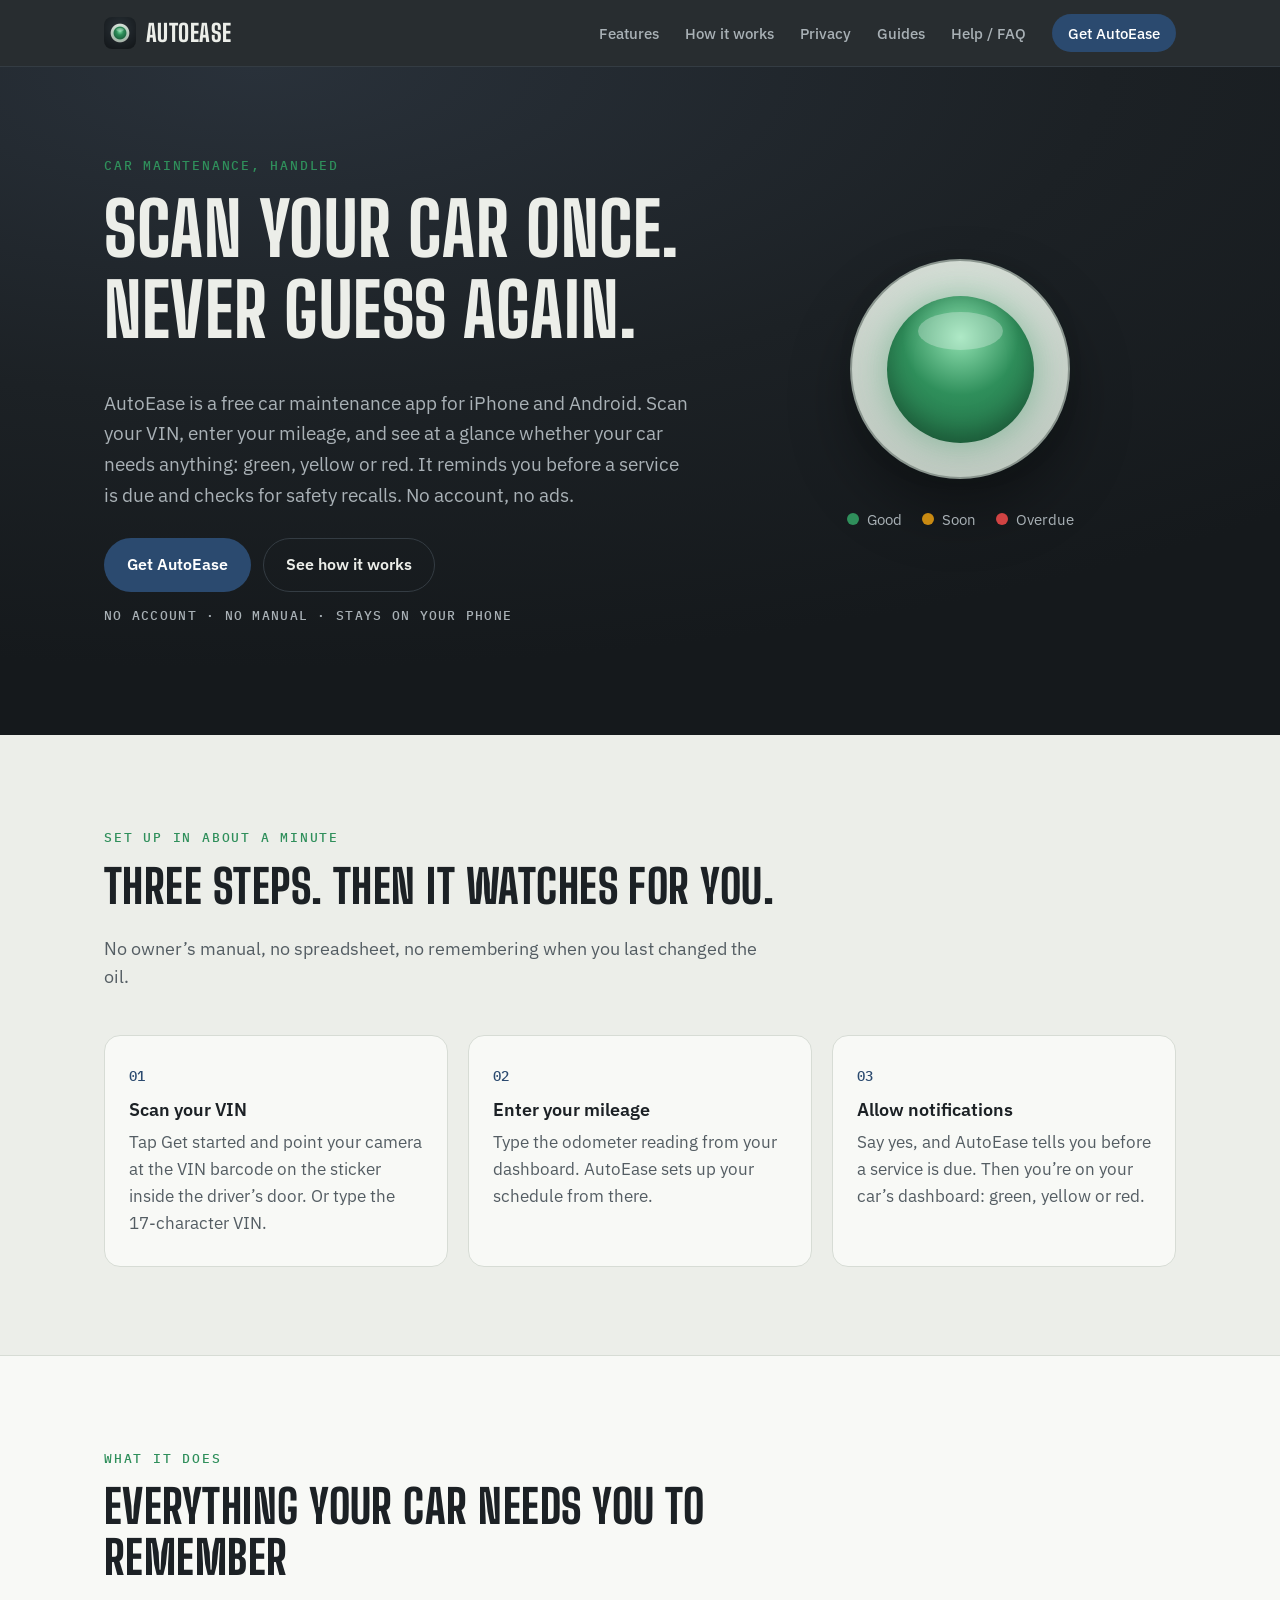
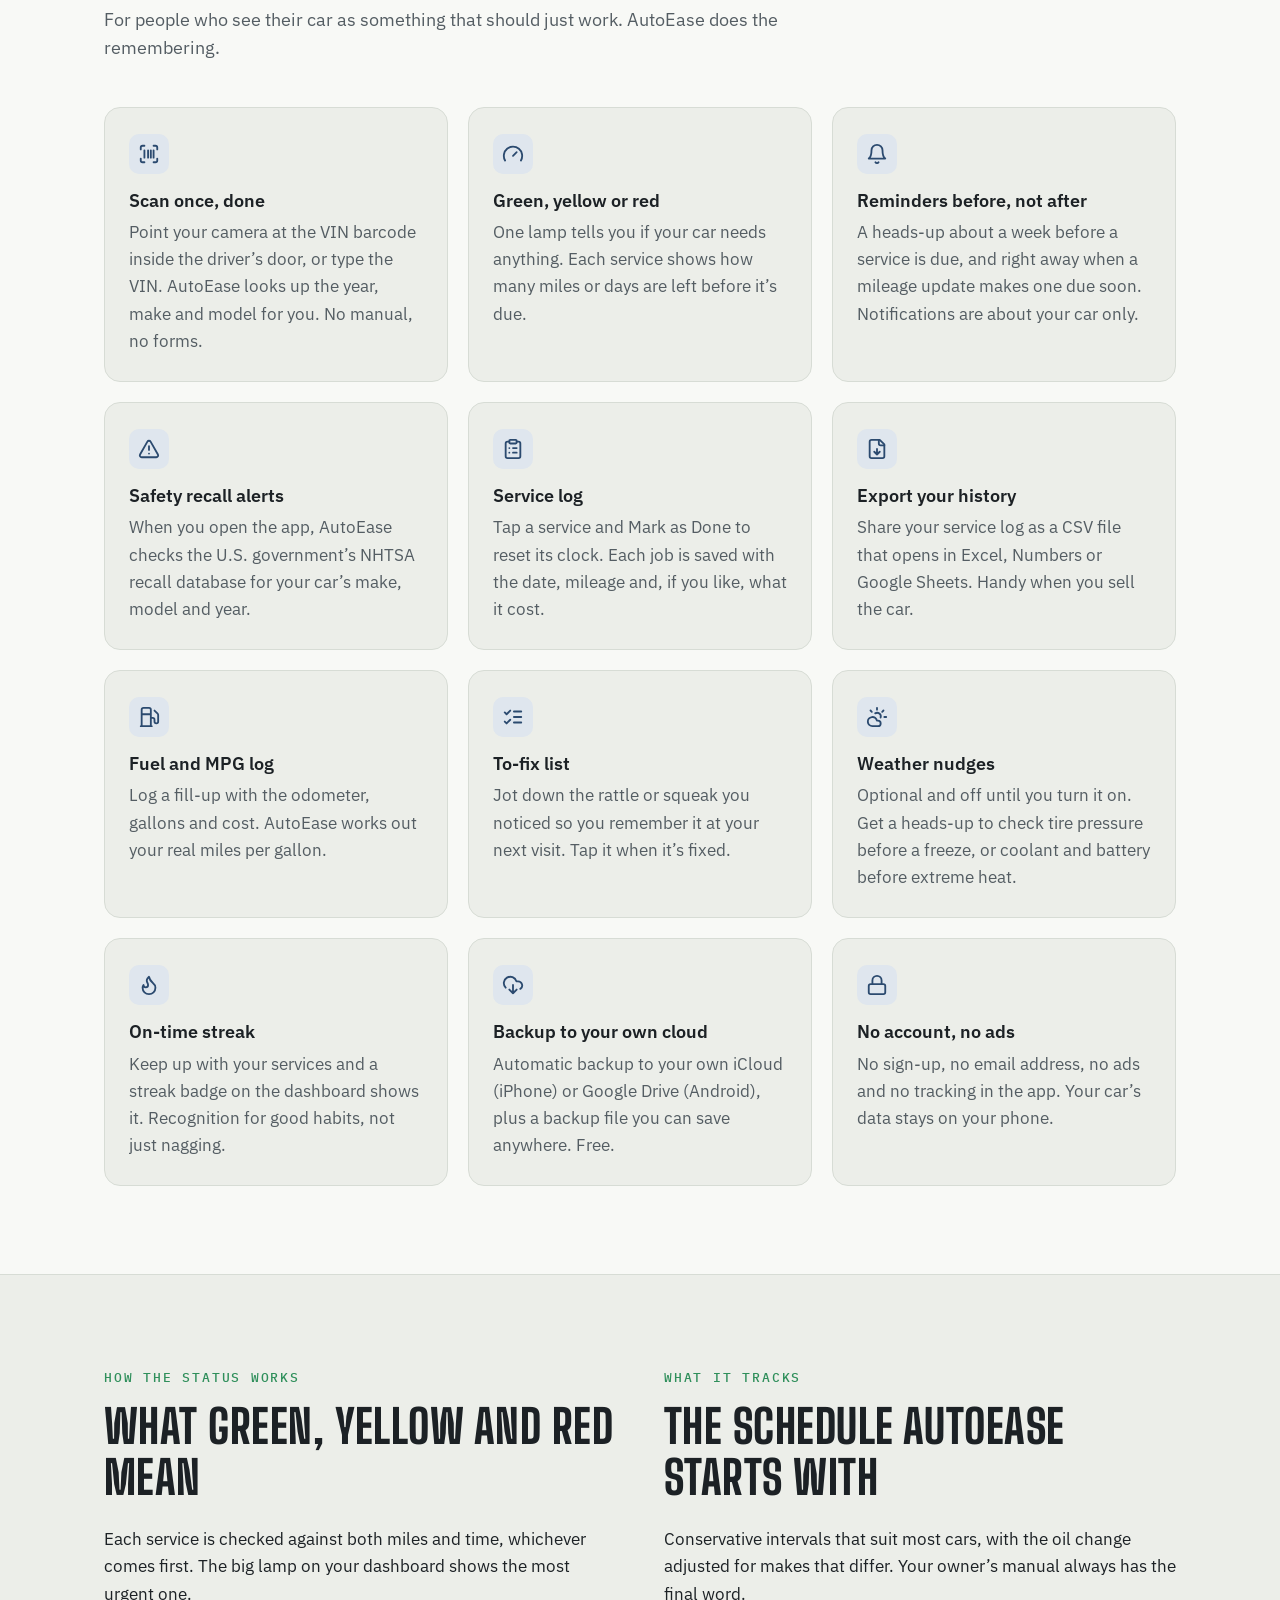
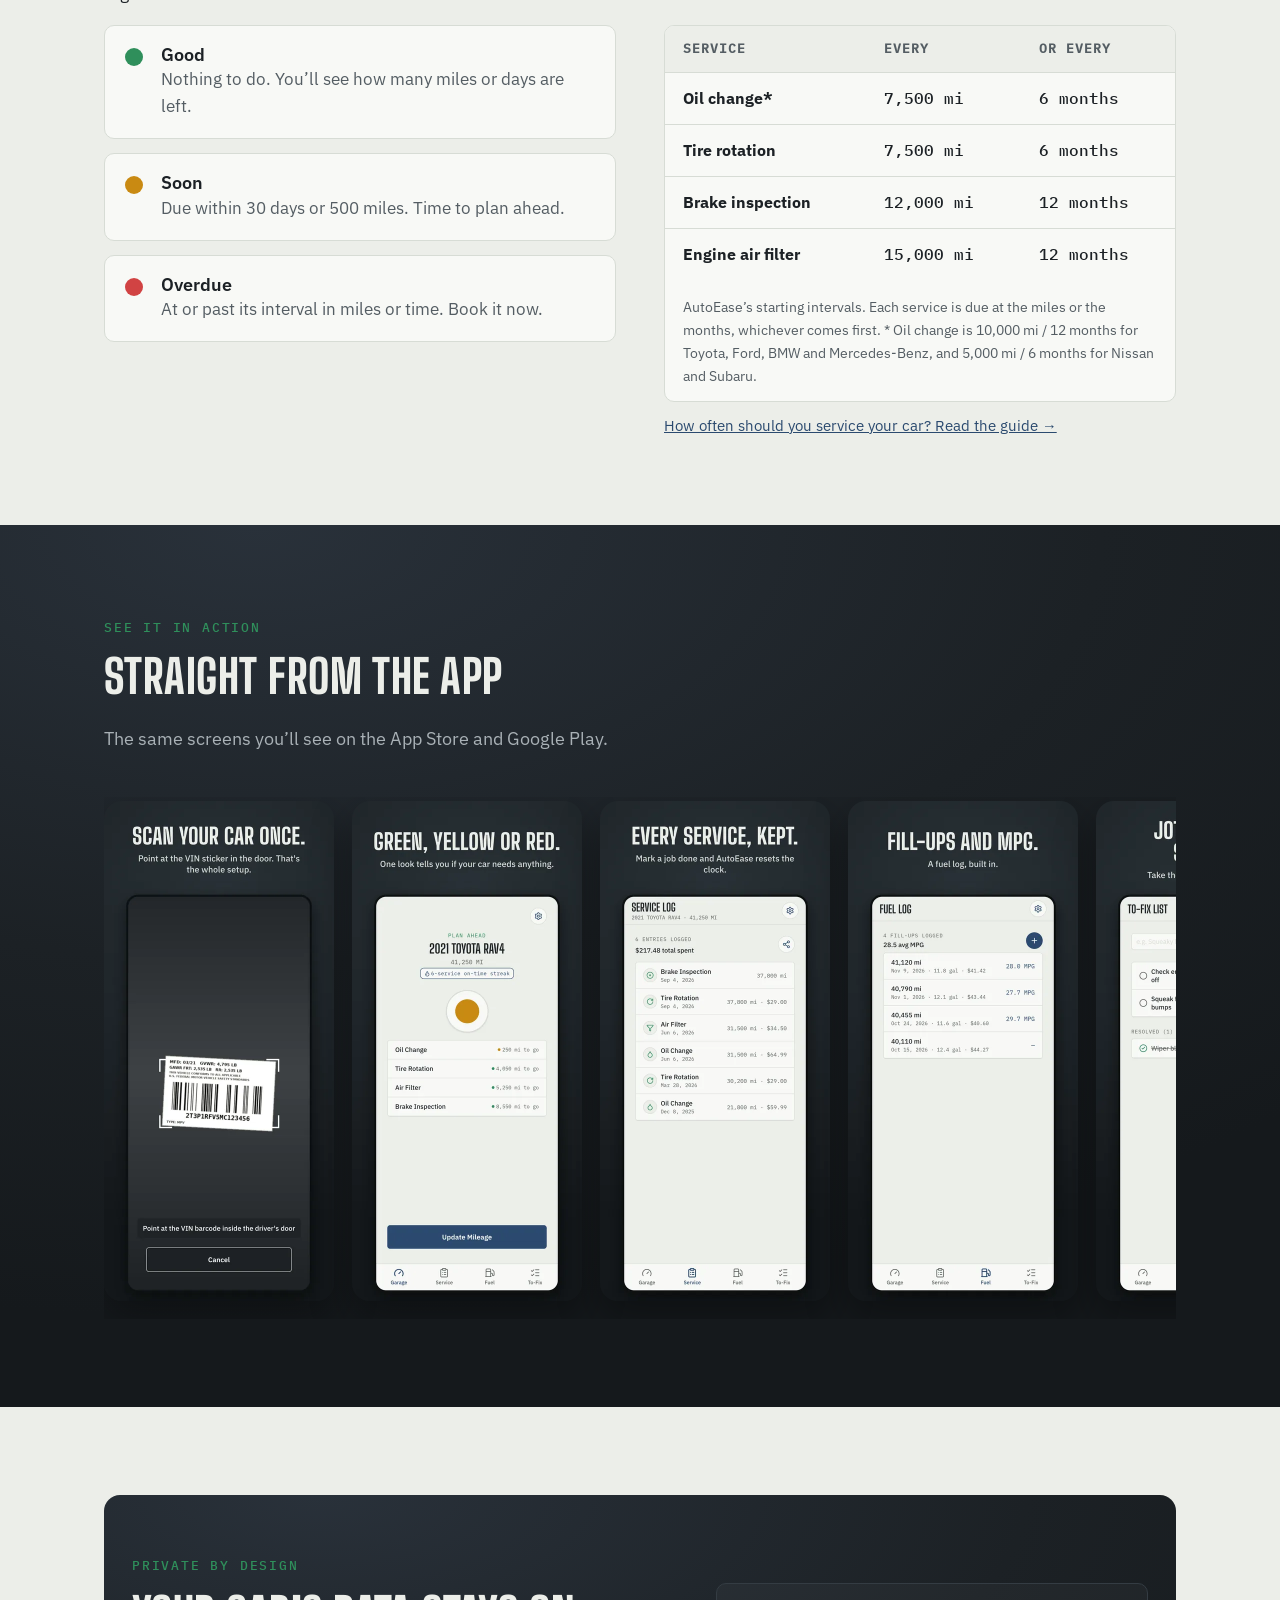
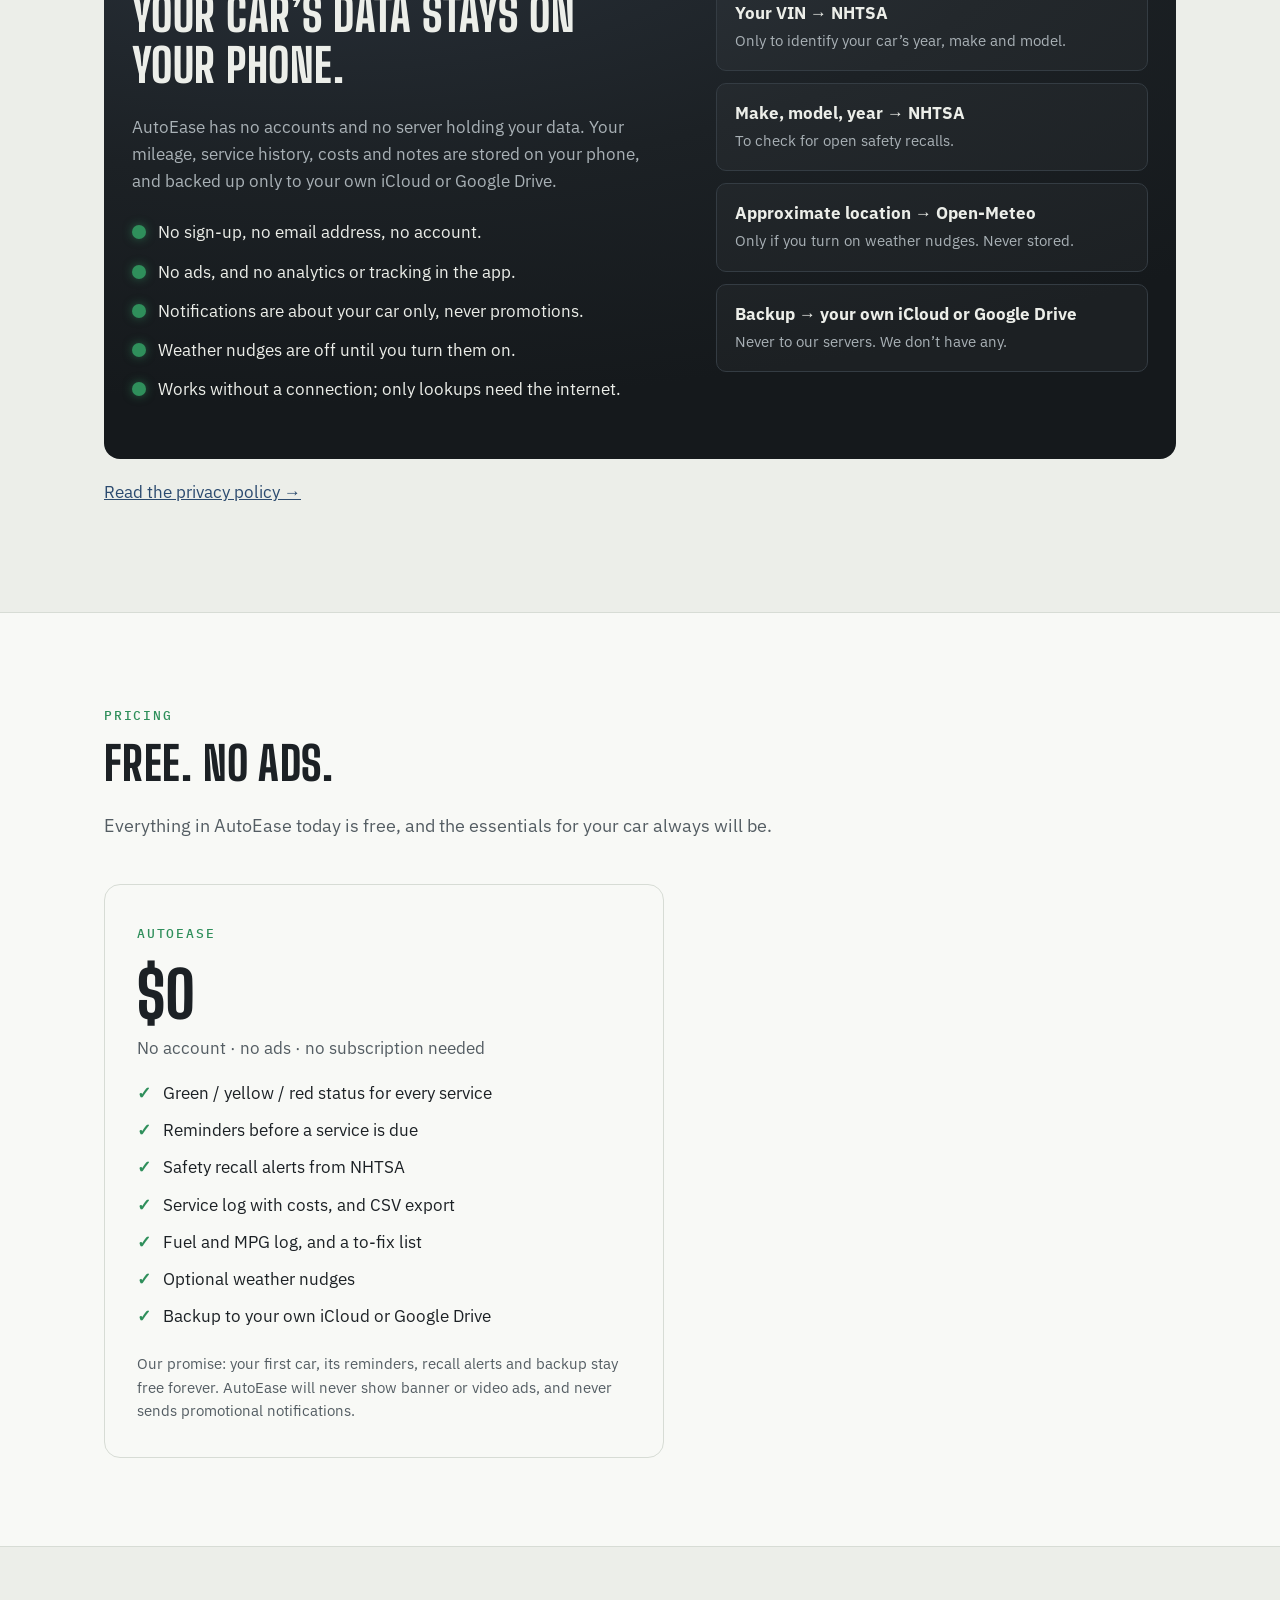
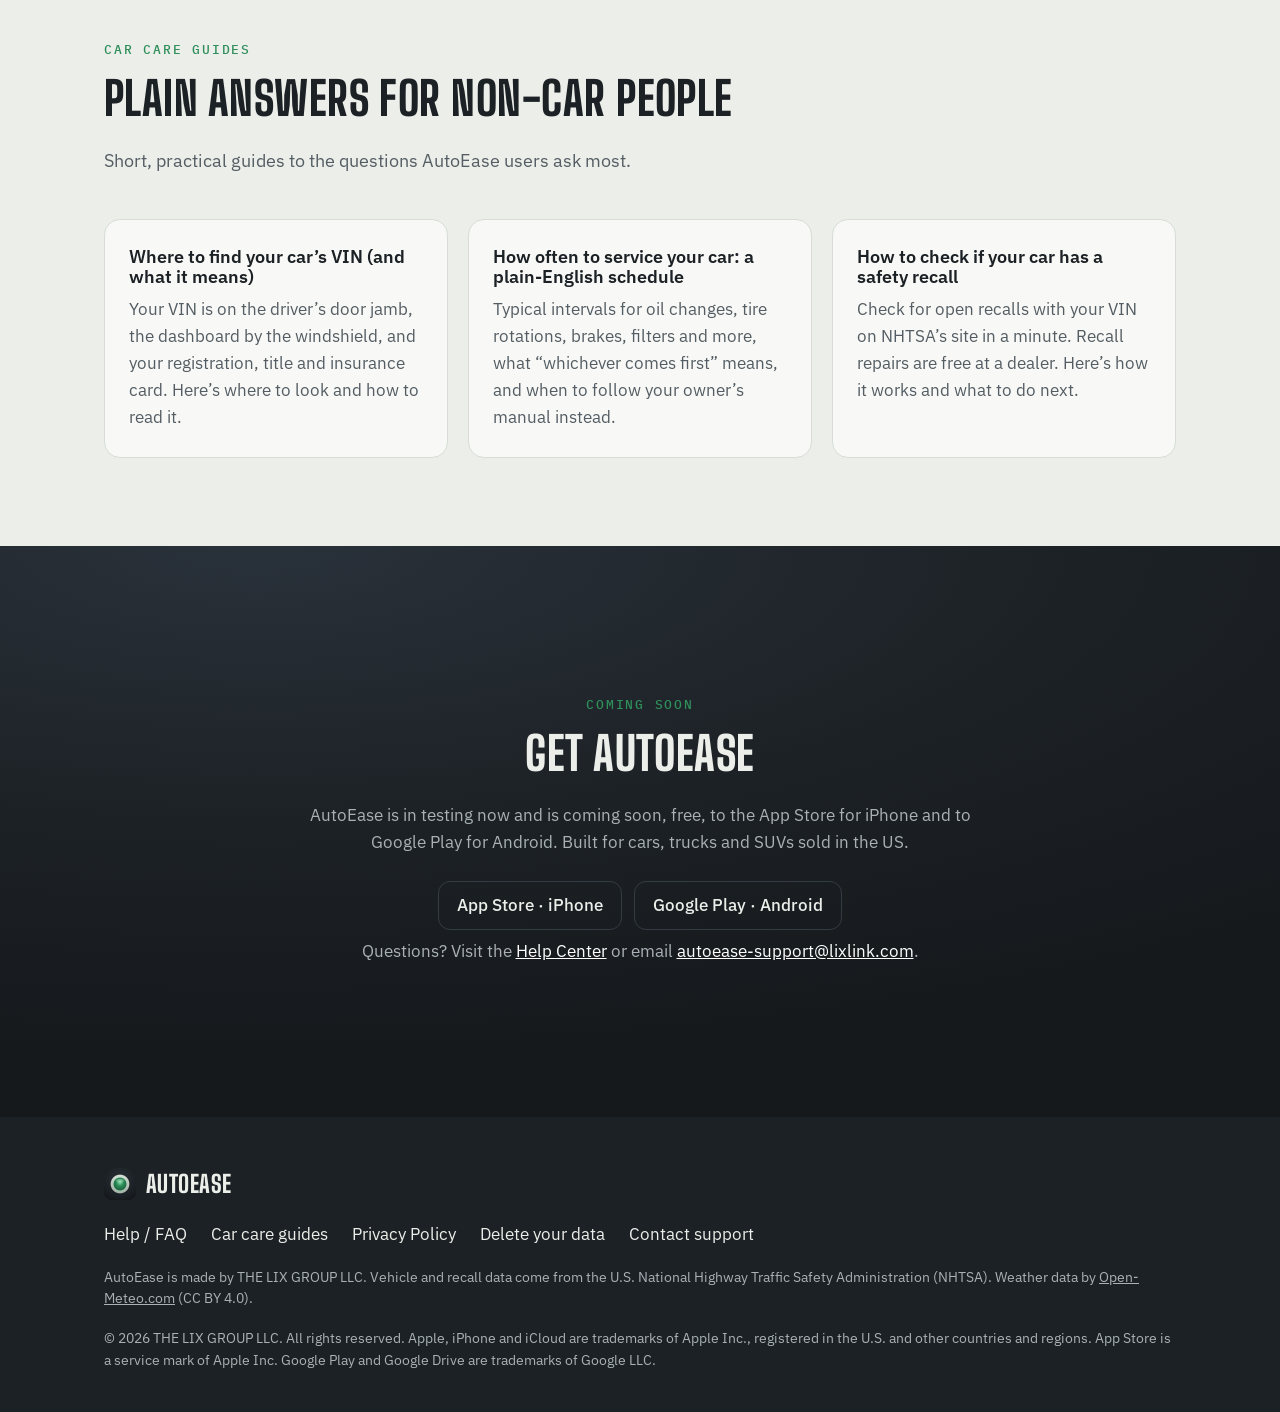
==== commit f2b4a1b8: "Fix /code-review high findings - Mileage: say a new reading must be at or above the current one (the" ====
--- a/index.html
+++ b/index.html
@@ -253,7 +253,7 @@
           <div class="card">
             <div class="icon"><svg viewBox="0 0 24 24" fill="none" stroke="currentColor" stroke-width="2" stroke-linecap="round" stroke-linejoin="round" aria-hidden="true"><path d="m21.73 18-8-14a2 2 0 0 0-3.48 0l-8 14A2 2 0 0 0 4 21h16a2 2 0 0 0 1.73-3"/><path d="M12 9v4M12 17h.01"/></svg></div>
             <h3>Safety recall alerts</h3>
-            <p>Every time you open the app, AutoEase checks the U.S. government’s NHTSA recall database for your car’s make, model and year.</p>
+            <p>When you open the app, AutoEase checks the U.S. government’s NHTSA recall database for your car’s make, model and year.</p>
           </div>
           <div class="card">
             <div class="icon"><svg viewBox="0 0 24 24" fill="none" stroke="currentColor" stroke-width="2" stroke-linecap="round" stroke-linejoin="round" aria-hidden="true"><rect width="8" height="4" x="8" y="2" rx="1"/><path d="M16 4h2a2 2 0 0 1 2 2v14a2 2 0 0 1-2 2H6a2 2 0 0 1-2-2V6a2 2 0 0 1 2-2h2M12 11h4M12 16h4M8 11h.01M8 16h.01"/></svg></div>
@@ -306,7 +306,7 @@
           <h2>What green, yellow and red mean</h2>
           <p>Each service is checked against both miles and time, whichever comes first. The big lamp on your dashboard shows the most urgent one.</p>
           <div class="status-rows">
-            <div class="status-row"><span class="dot good"></span><div><h3>Good</h3><p>Nothing to do. You’ll see how many miles are left.</p></div></div>
+            <div class="status-row"><span class="dot good"></span><div><h3>Good</h3><p>Nothing to do. You’ll see how many miles or days are left.</p></div></div>
             <div class="status-row"><span class="dot soon"></span><div><h3>Soon</h3><p>Due within 30 days or 500 miles. Time to plan ahead.</p></div></div>
             <div class="status-row"><span class="dot overdue"></span><div><h3>Overdue</h3><p>At or past its interval in miles or time. Book it now.</p></div></div>
           </div>
--- a/assets/css/style.css
+++ b/assets/css/style.css
@@ -223,7 +223,7 @@
 /* ---------- Sections ---------- */
 
 section { padding: 88px 0; }
-section[id] { scroll-margin-top: 72px; }
+section[id], details[id], h2[id], h3[id] { scroll-margin-top: 80px; }
 .section-head { max-width: 680px; margin-bottom: 44px; }
 .section-head p { color: var(--ink-muted); font-size: 1.1rem; margin: 0; }
 .dark .section-head p { color: var(--on-dark-muted); }
@@ -401,7 +401,8 @@
   border: 1px solid var(--asphalt-line); background: var(--asphalt); color: var(--on-dark);
   display: grid; place-items: center; cursor: pointer; opacity: 0; pointer-events: none; transition: opacity 0.2s;
 }
-.to-top.visible { opacity: 1; pointer-events: auto; }
+.to-top { visibility: hidden; transition: opacity 0.2s, visibility 0.2s; }
+.to-top.visible { opacity: 1; pointer-events: auto; visibility: visible; }
 
 /* Grid children default to min-width:auto, which lets a wide table push the page sideways. */
 .two-col > *, .band-inner > *, .hero-inner > *, .faq-layout > * { min-width: 0; }
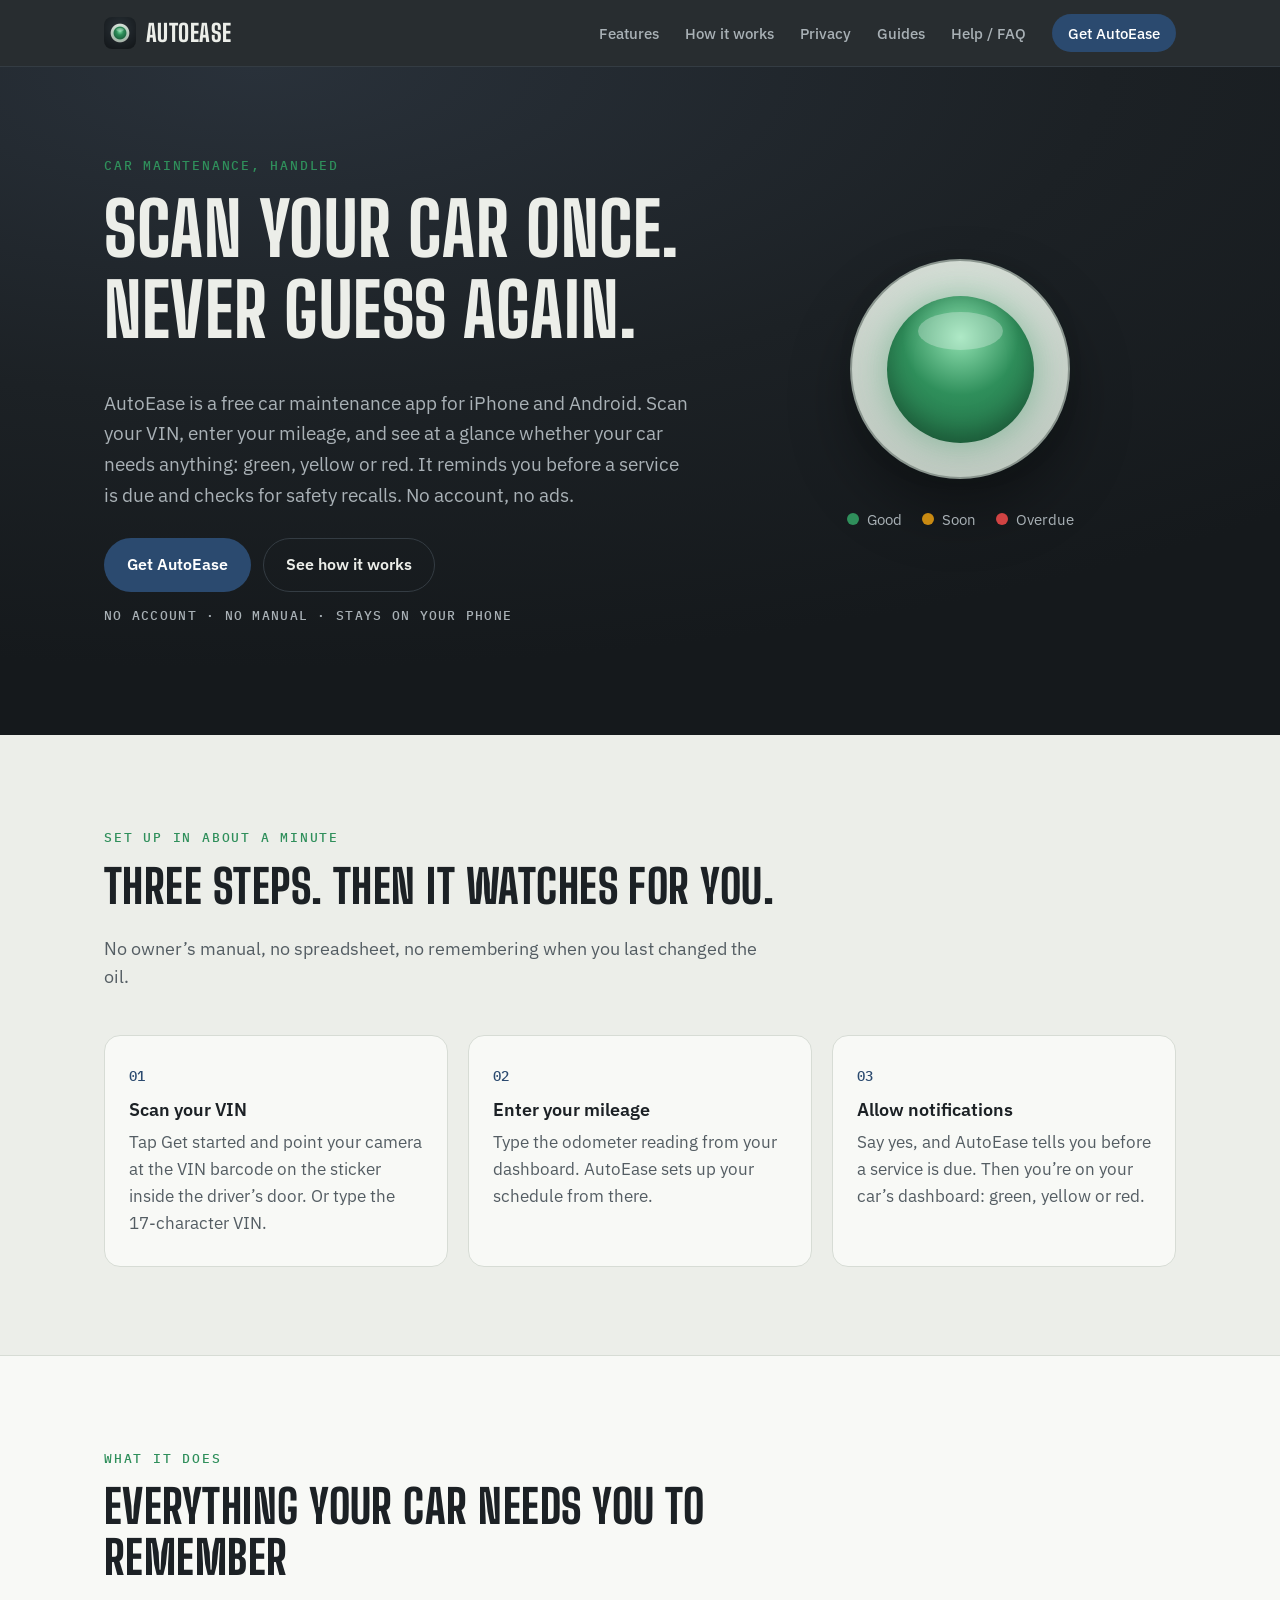
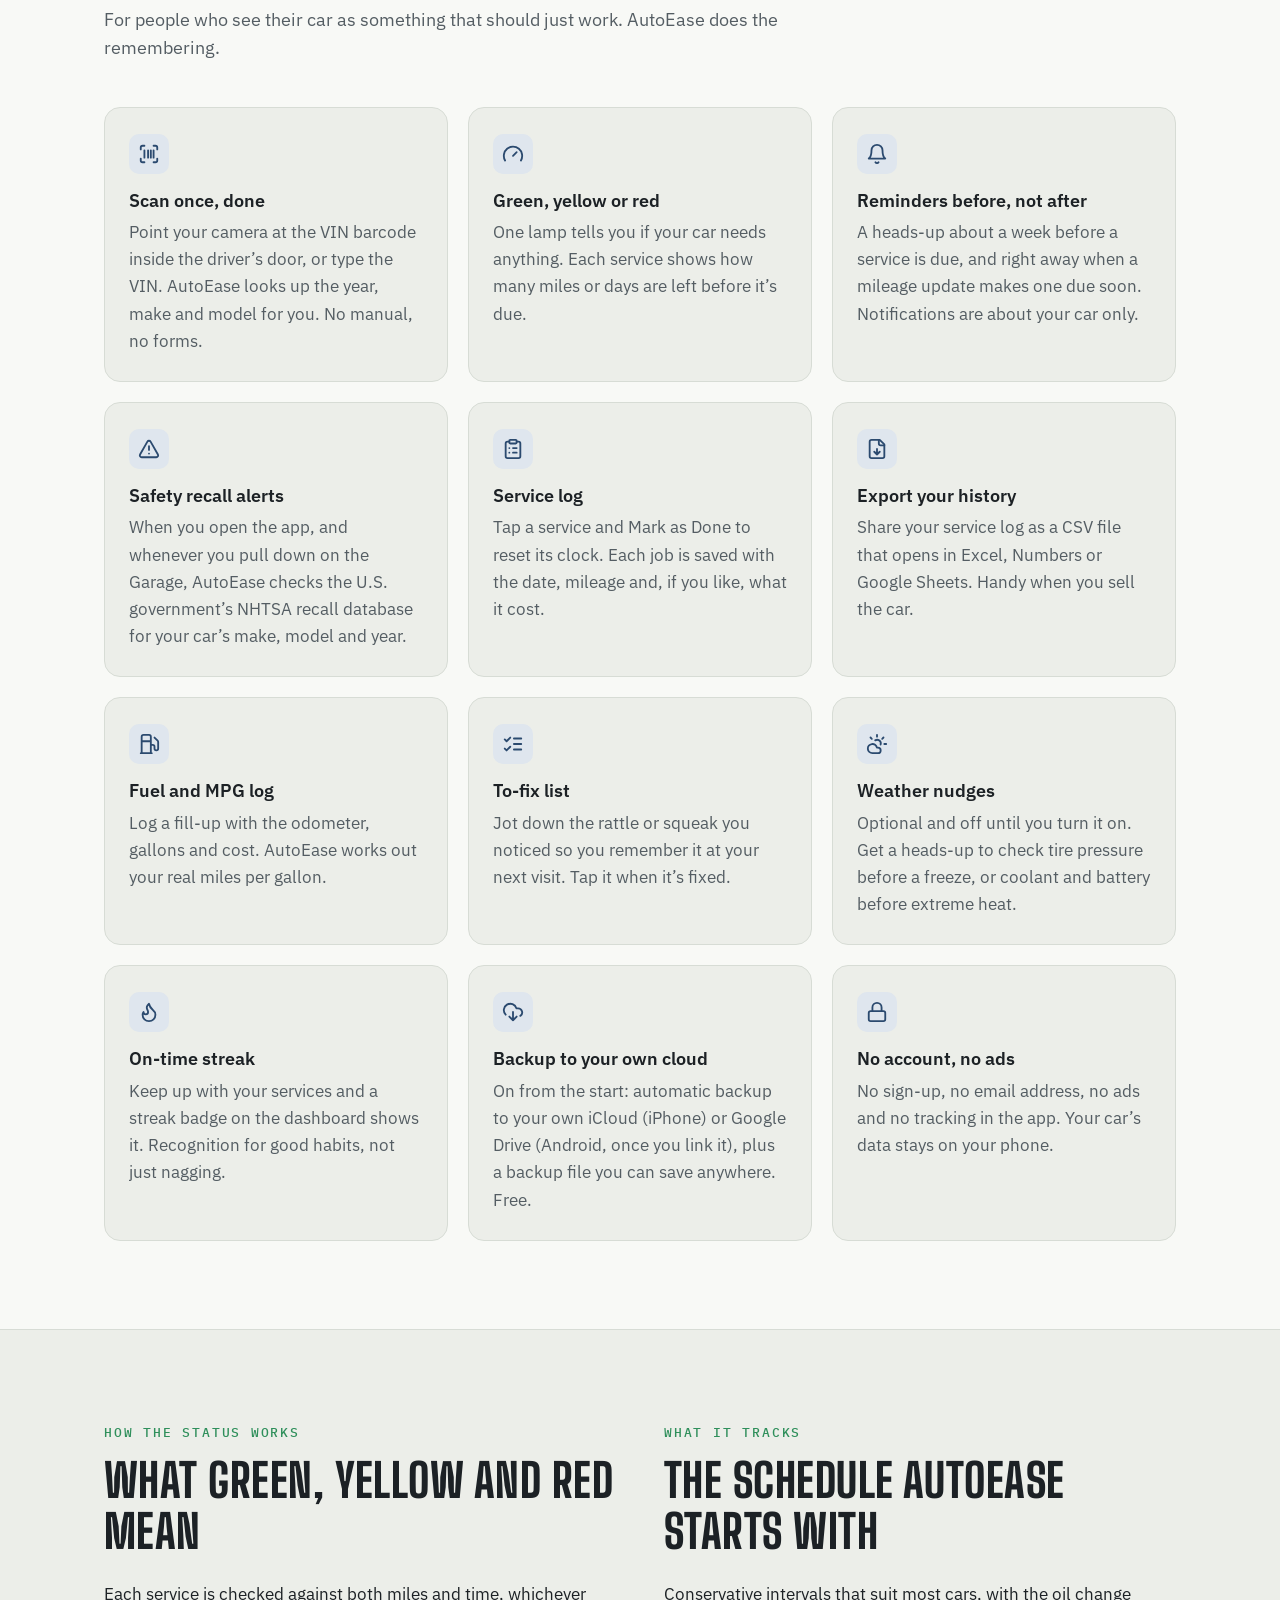
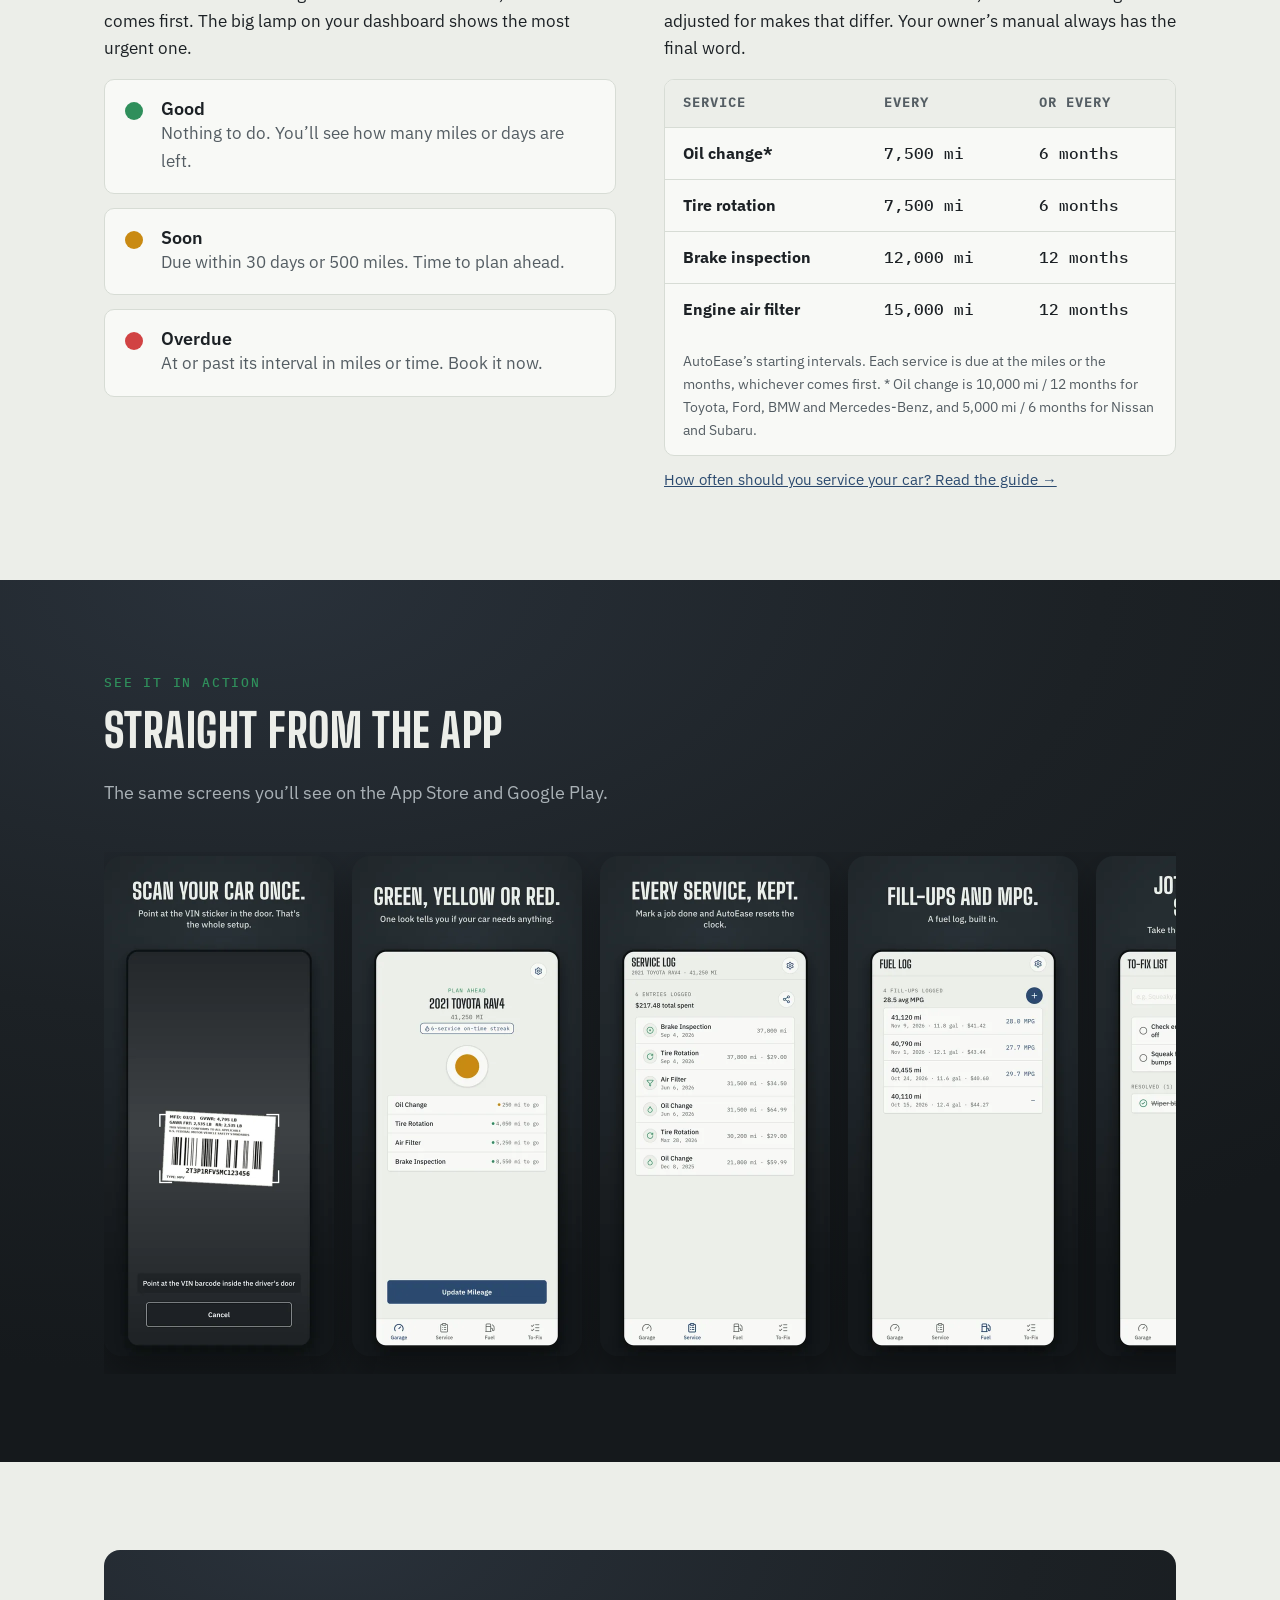
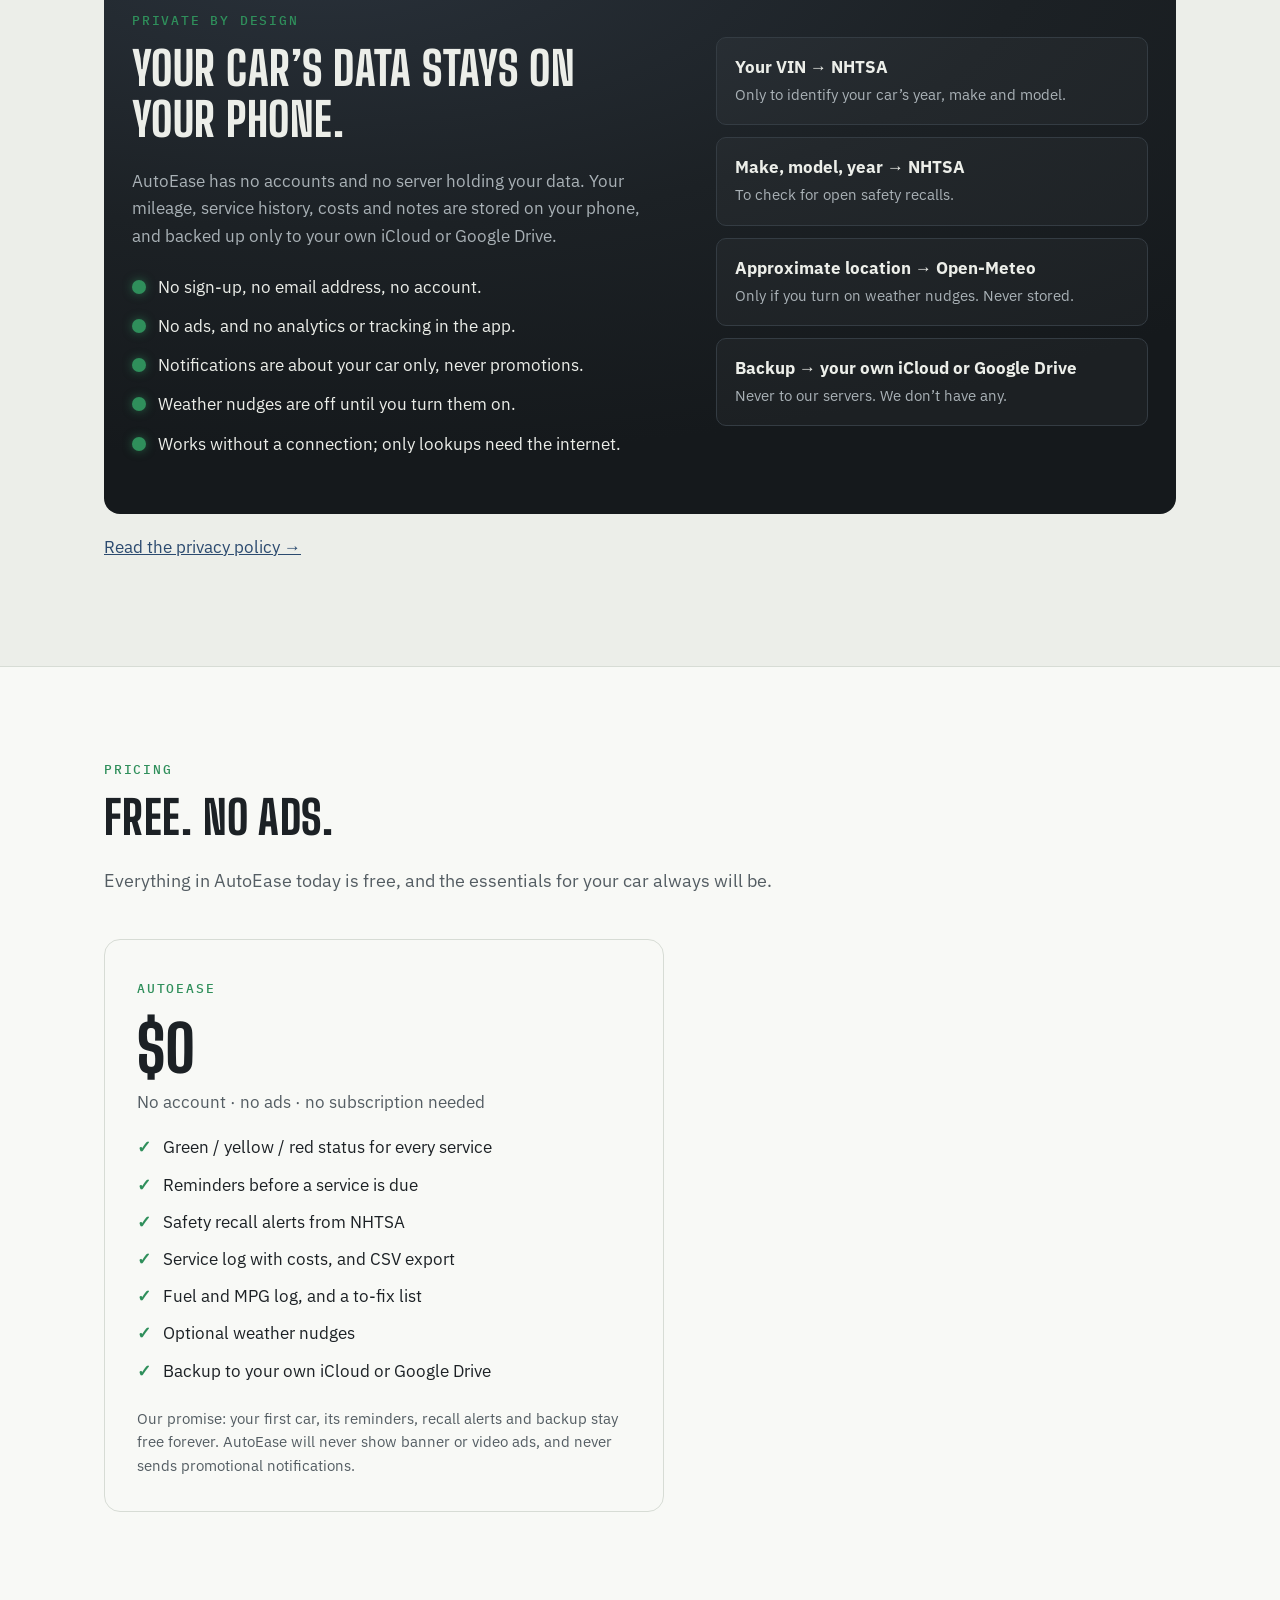
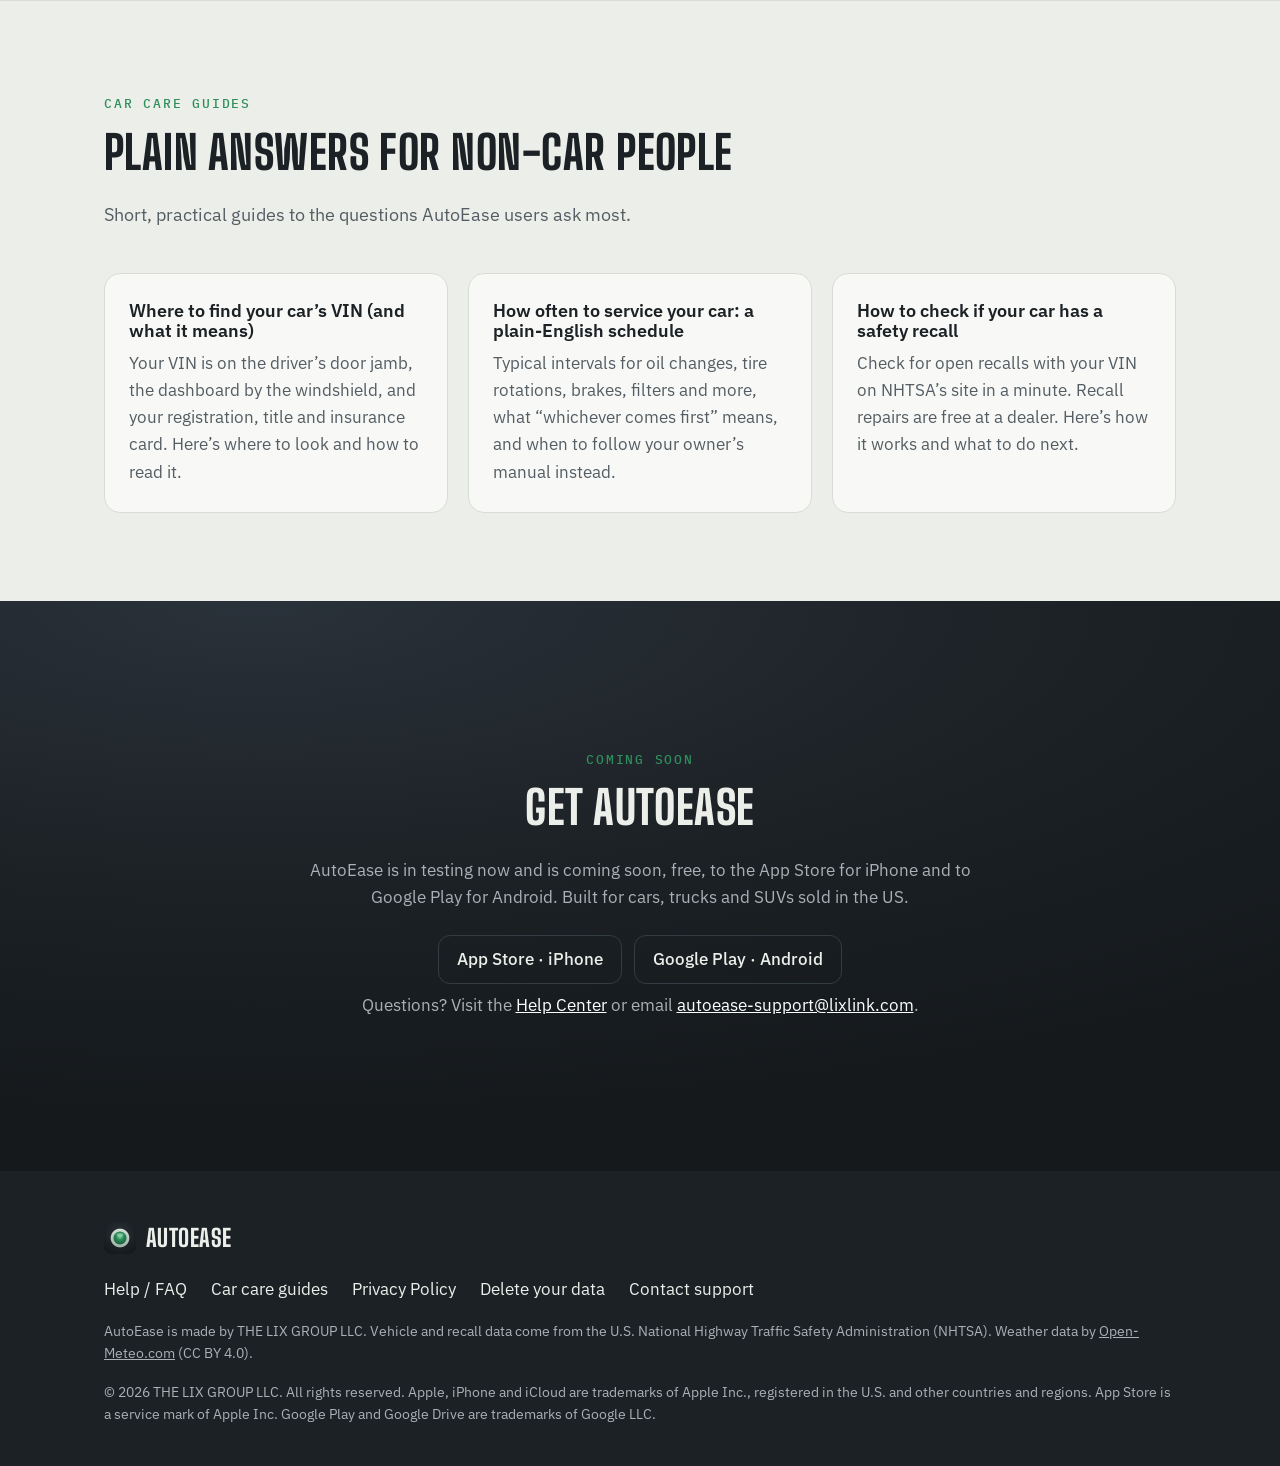
==== commit 1225c63d: "Site: backup on by default; recalls re-checked on return and pull-to-refresh; fixed recalls stay rea" ====
--- a/index.html
+++ b/index.html
@@ -253,7 +253,7 @@
           <div class="card">
             <div class="icon"><svg viewBox="0 0 24 24" fill="none" stroke="currentColor" stroke-width="2" stroke-linecap="round" stroke-linejoin="round" aria-hidden="true"><path d="m21.73 18-8-14a2 2 0 0 0-3.48 0l-8 14A2 2 0 0 0 4 21h16a2 2 0 0 0 1.73-3"/><path d="M12 9v4M12 17h.01"/></svg></div>
             <h3>Safety recall alerts</h3>
-            <p>When you open the app, AutoEase checks the U.S. government’s NHTSA recall database for your car’s make, model and year.</p>
+            <p>When you open the app, and whenever you pull down on the Garage, AutoEase checks the U.S. government’s NHTSA recall database for your car’s make, model and year.</p>
           </div>
           <div class="card">
             <div class="icon"><svg viewBox="0 0 24 24" fill="none" stroke="currentColor" stroke-width="2" stroke-linecap="round" stroke-linejoin="round" aria-hidden="true"><rect width="8" height="4" x="8" y="2" rx="1"/><path d="M16 4h2a2 2 0 0 1 2 2v14a2 2 0 0 1-2 2H6a2 2 0 0 1-2-2V6a2 2 0 0 1 2-2h2M12 11h4M12 16h4M8 11h.01M8 16h.01"/></svg></div>
@@ -288,7 +288,7 @@
           <div class="card">
             <div class="icon"><svg viewBox="0 0 24 24" fill="none" stroke="currentColor" stroke-width="2" stroke-linecap="round" stroke-linejoin="round" aria-hidden="true"><path d="M4 14.9A7 7 0 1 1 15.7 8h1.8a4.5 4.5 0 0 1 2.5 8.24M12 12v9M8 17l4 4 4-4"/></svg></div>
             <h3>Backup to your own cloud</h3>
-            <p>Automatic backup to your own iCloud (iPhone) or Google Drive (Android), plus a backup file you can save anywhere. Free.</p>
+            <p>On from the start: automatic backup to your own iCloud (iPhone) or Google Drive (Android, once you link it), plus a backup file you can save anywhere. Free.</p>
           </div>
           <div class="card">
             <div class="icon"><svg viewBox="0 0 24 24" fill="none" stroke="currentColor" stroke-width="2" stroke-linecap="round" stroke-linejoin="round" aria-hidden="true"><rect width="18" height="11" x="3" y="11" rx="2"/><path d="M7 11V7a5 5 0 0 1 10 0v4"/></svg></div>
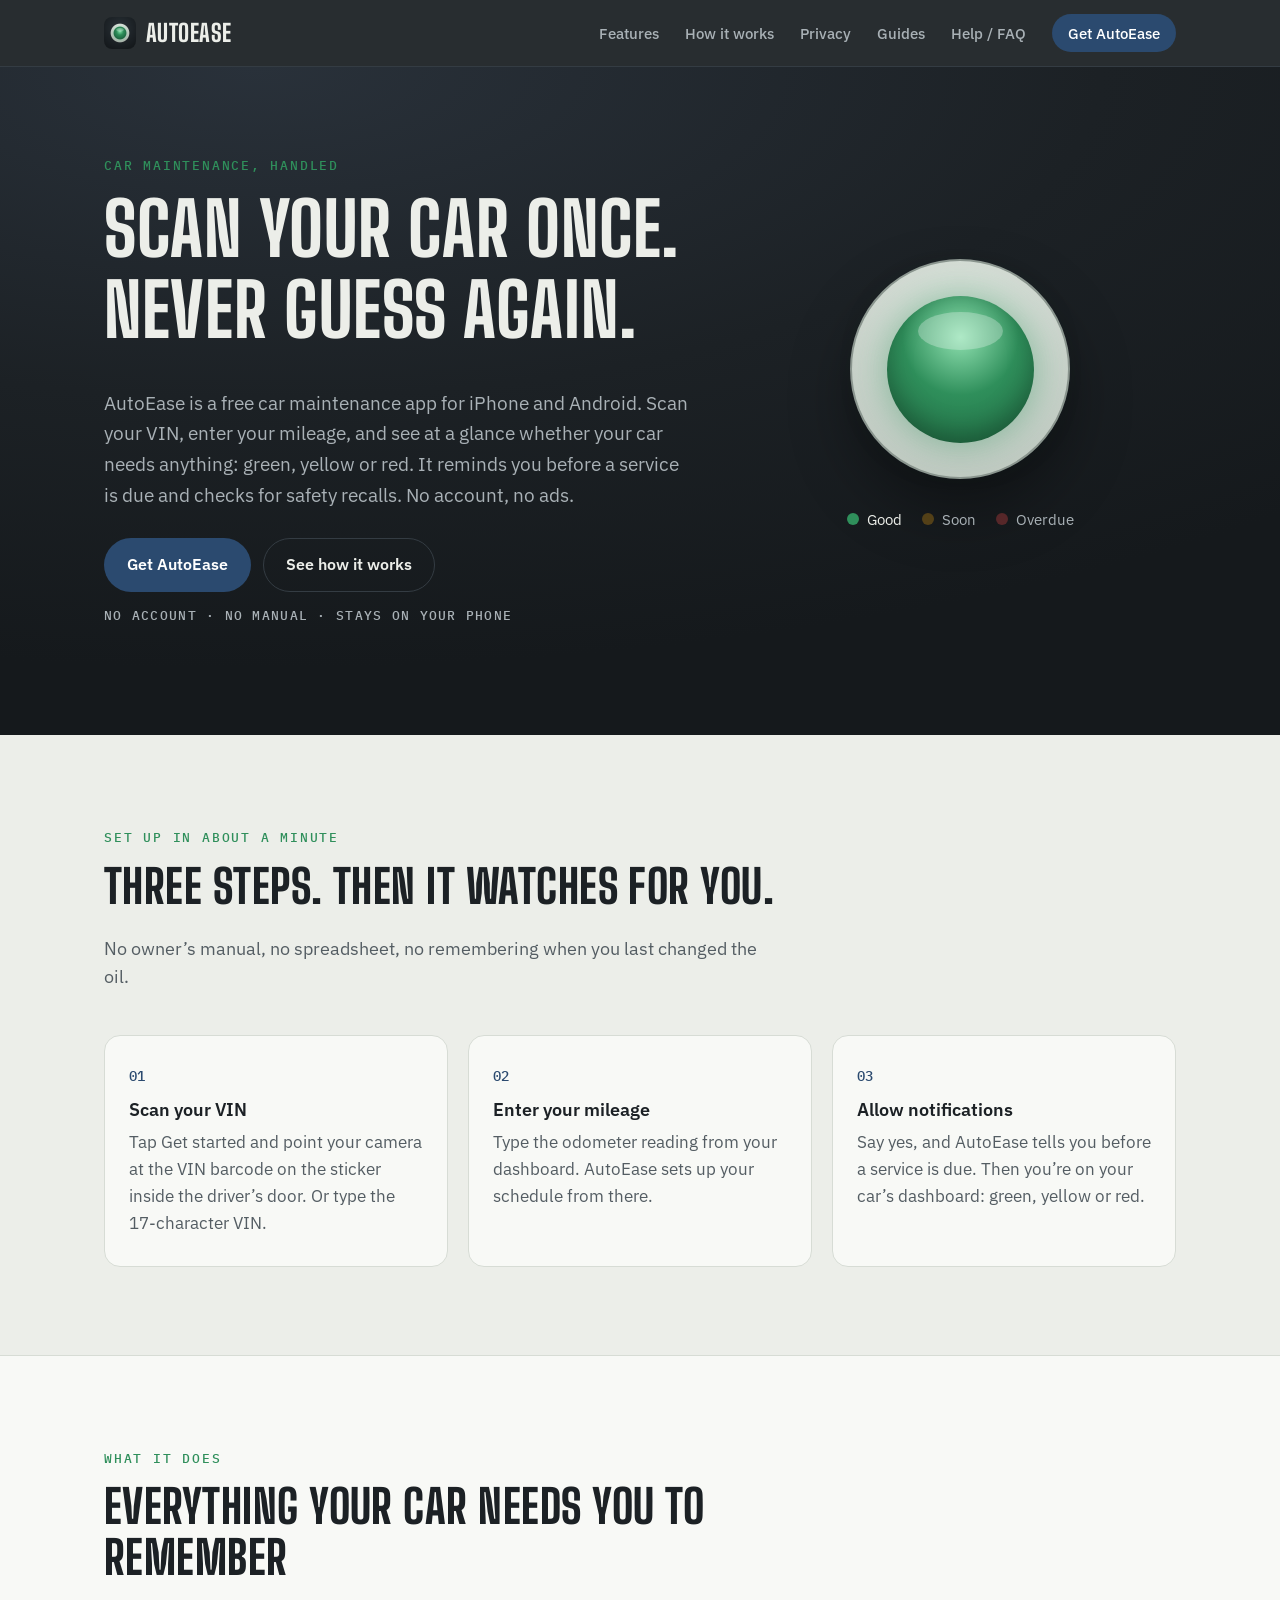
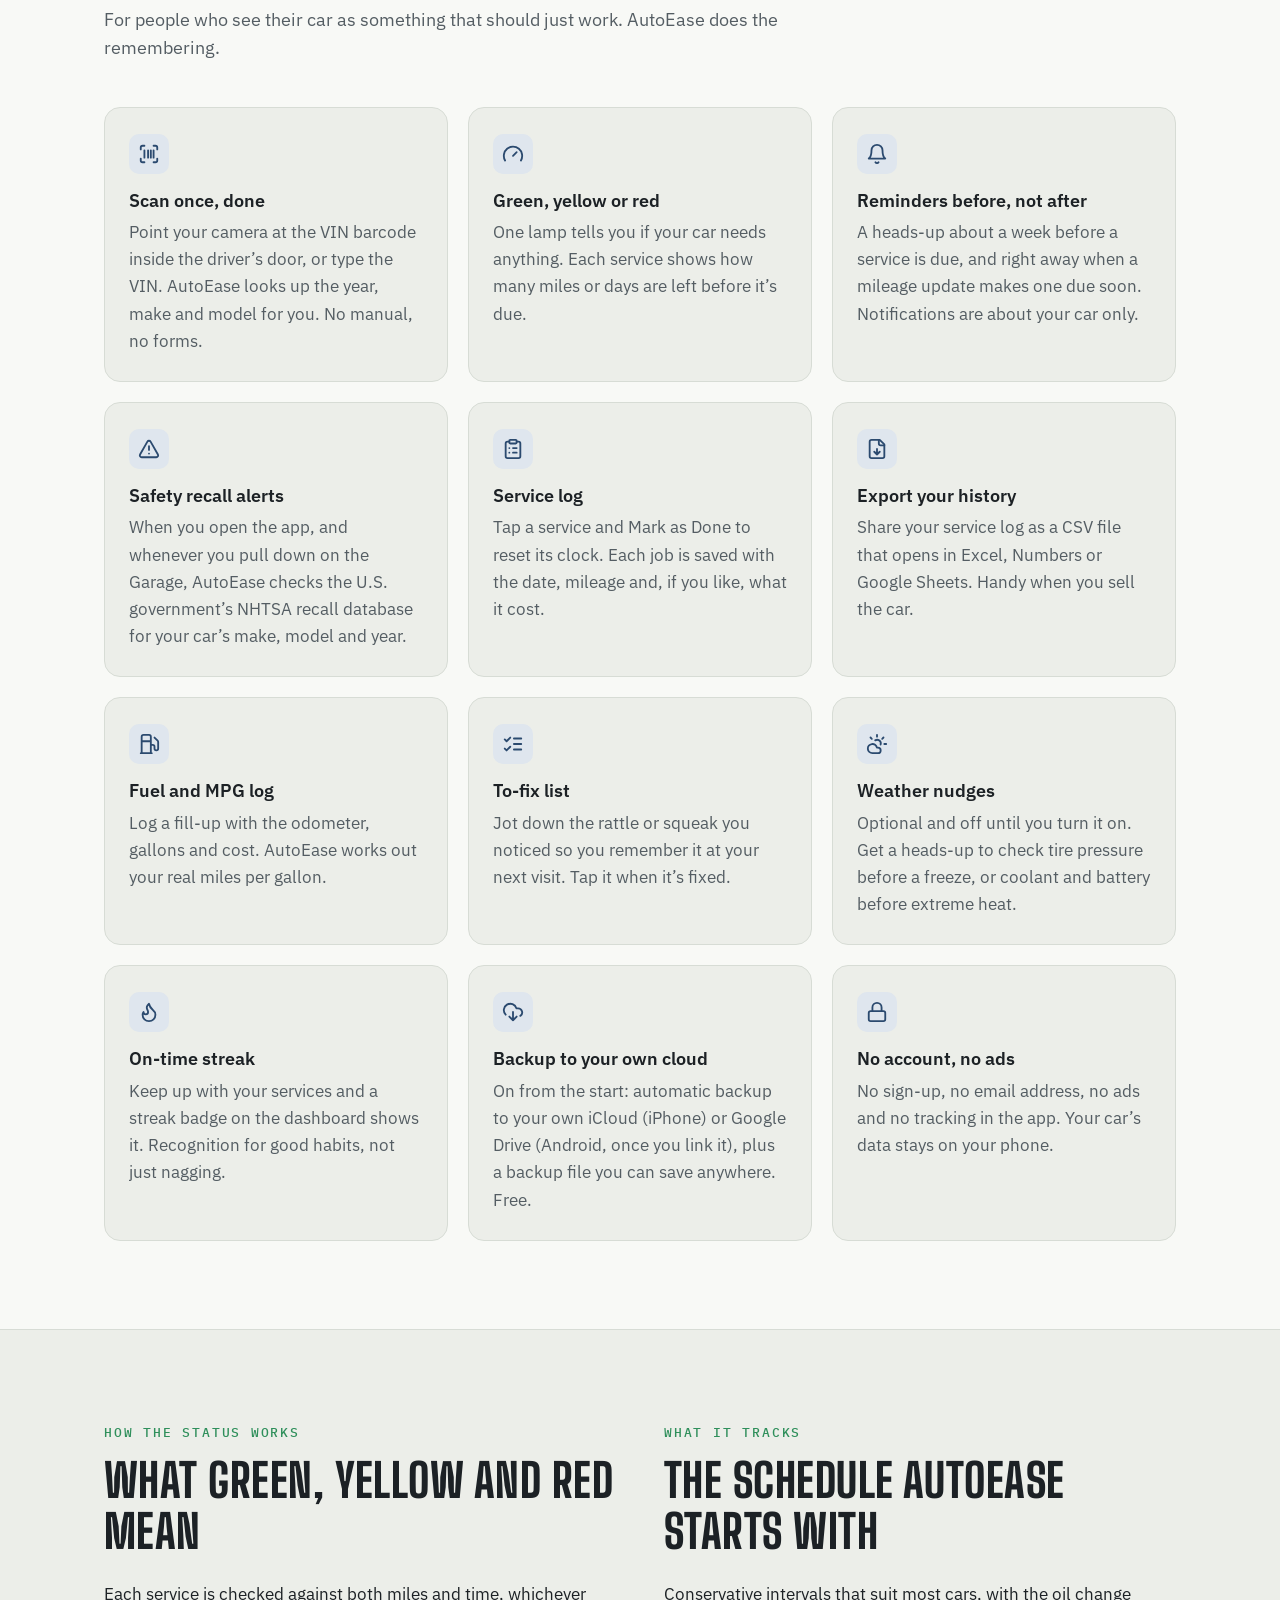
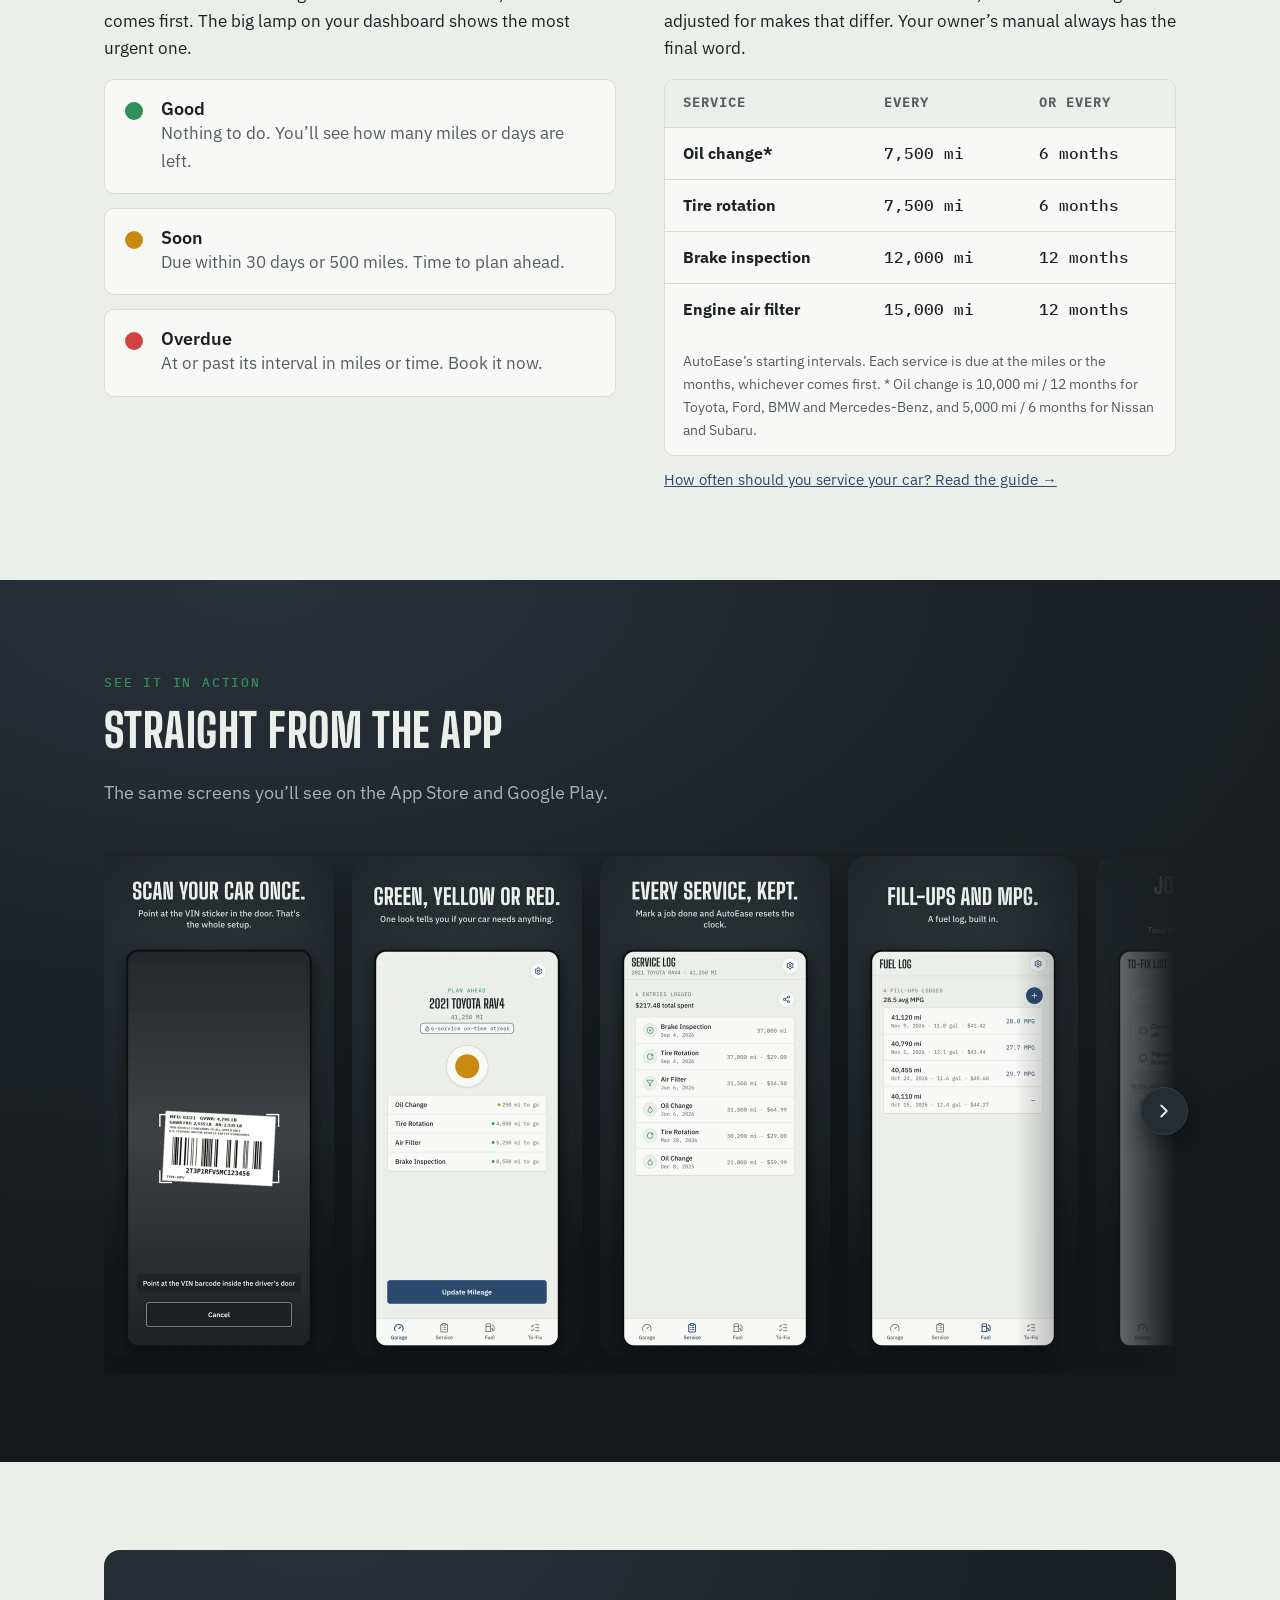
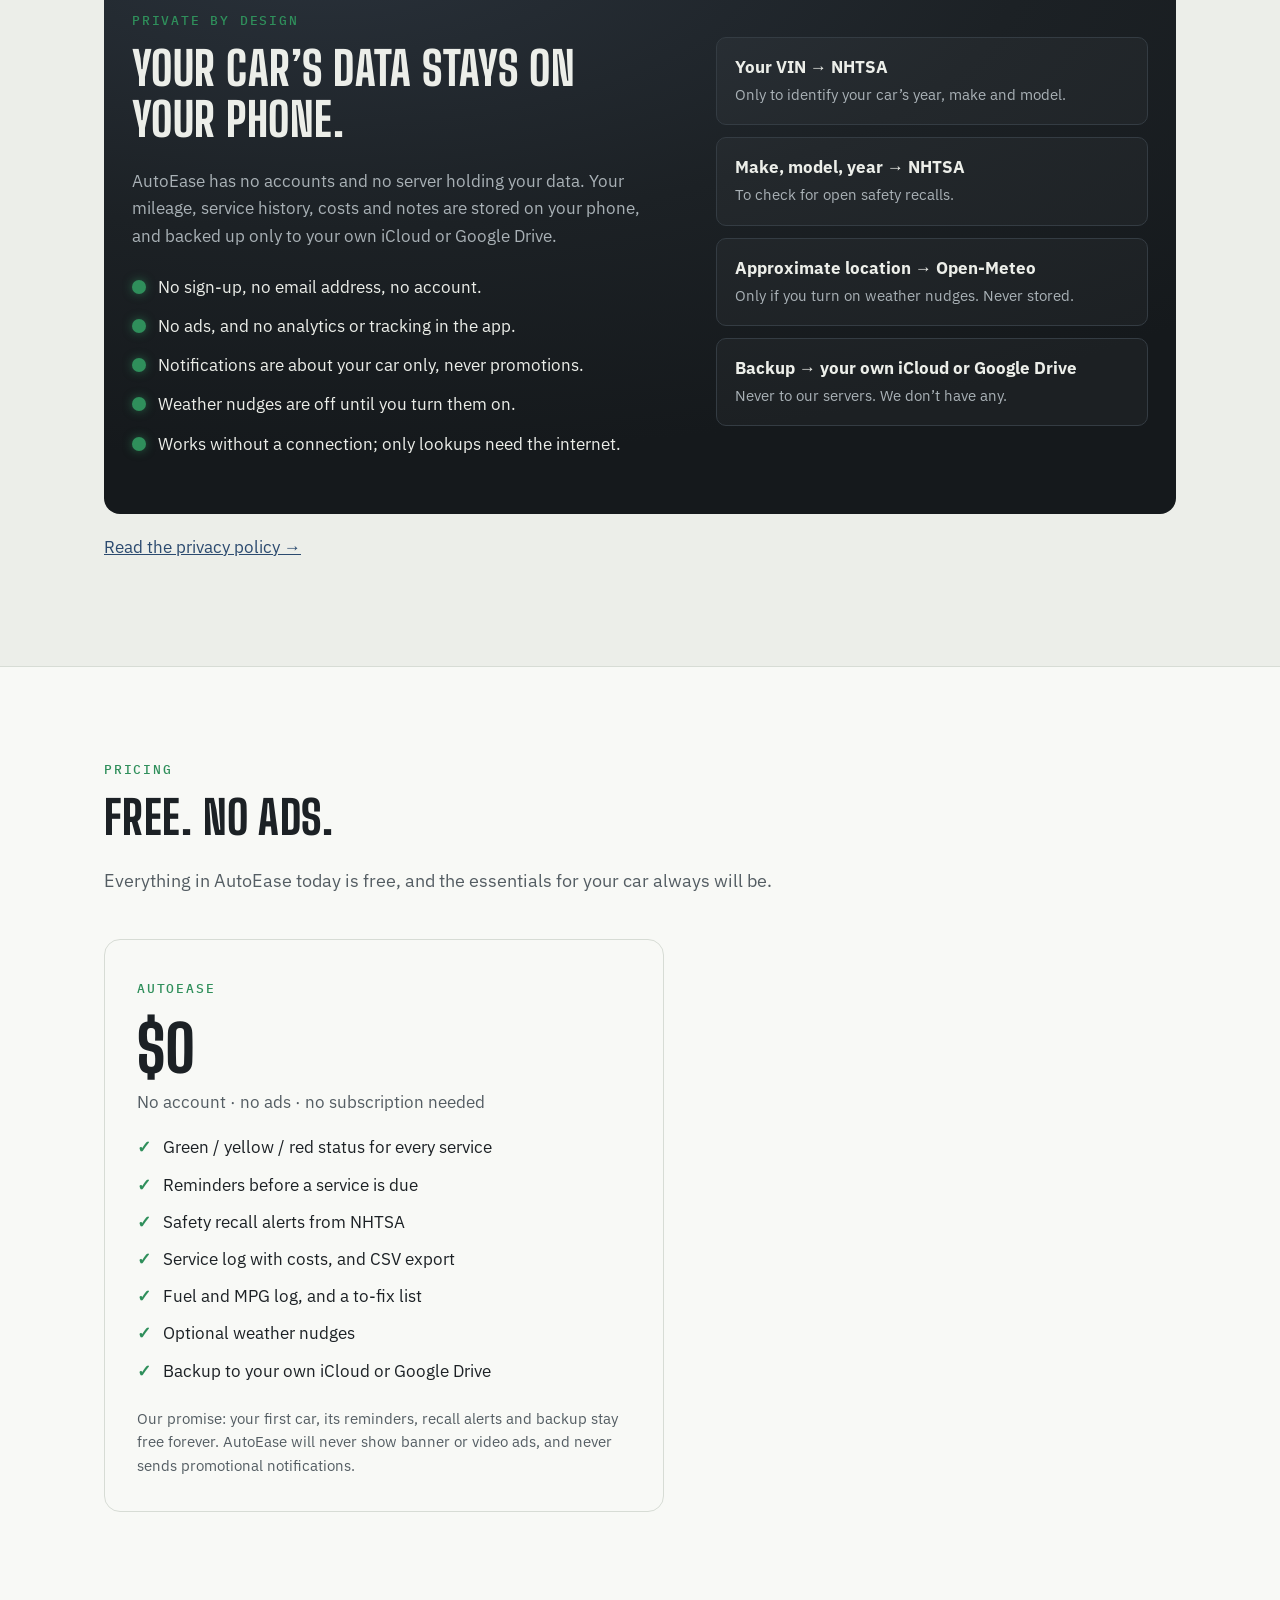
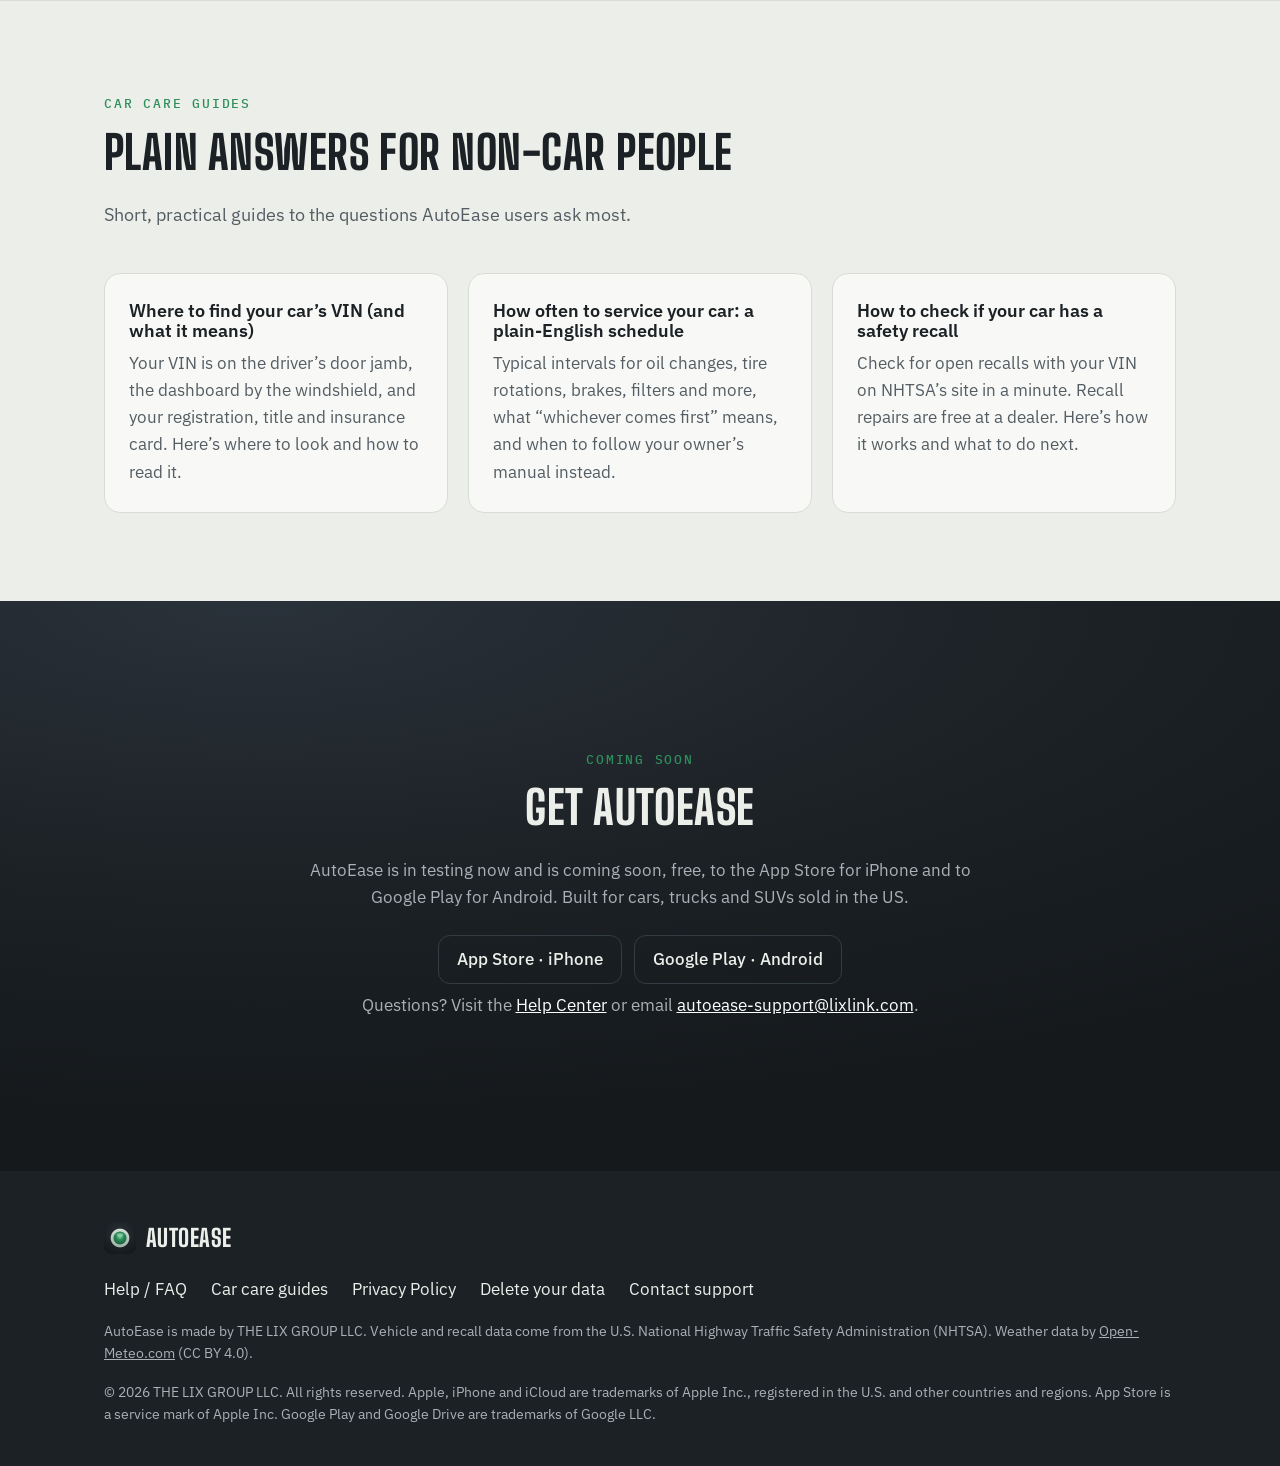
==== commit 2e4fdde0: "Hero lamp: one slower self-check, replay on tap; screenshot carousel - Hero lamp: one pass of about " ====
--- a/index.html
+++ b/index.html
@@ -202,7 +202,7 @@
           <p class="hero-note">No account · No manual · Stays on your phone</p>
         </div>
         <div class="hero-art">
-          <div class="telltale" role="img" aria-label="AutoEase status lamp glowing green: nothing needed."><div class="lamp"></div></div>
+          <div class="telltale" role="img" aria-label="AutoEase status lamp: red for overdue, yellow for soon, green when nothing is needed."><div class="lamp"></div></div>
           <ul class="legend" aria-label="Status colors">
             <li><span class="dot good"></span>Good</li>
             <li><span class="dot soon"></span>Soon</li>
@@ -339,7 +339,8 @@
           <h2>Straight from the app</h2>
           <p>The same screens you’ll see on the App Store and Google Play.</p>
         </div>
-        <ul class="shots" tabindex="0" aria-label="App screenshots">
+        <div class="carousel">
+        <ul class="shots" id="shots" tabindex="0" aria-label="App screenshots">
           <li><img src="/assets/img/screens/scan.webp" width="230" height="500" loading="lazy" alt="Scan your VIN: the AutoEase scanner reading the VIN barcode on a driver’s door sticker." /></li>
           <li><img src="/assets/img/screens/dashboard.webp" width="230" height="500" loading="lazy" alt="Green, yellow or red: the Garage dashboard for a 2021 Toyota RAV4 with an amber status lamp, an open recall banner and four services with miles to go." /></li>
           <li><img src="/assets/img/screens/service-log.webp" width="230" height="500" loading="lazy" alt="Service log: past services with dates, mileage and costs, and a lifetime total." /></li>
@@ -347,6 +348,7 @@
           <li><img src="/assets/img/screens/to-fix.webp" width="230" height="500" loading="lazy" alt="To-fix list: notes like a squeaky brake, with resolved notes kept below." /></li>
           <li><img src="/assets/img/screens/backup.webp" width="230" height="500" loading="lazy" alt="Backup: automatic backup to your own cloud, plus export and import of a backup file." /></li>
         </ul>
+        </div>
       </div>
     </section>
 
--- a/assets/css/style.css
+++ b/assets/css/style.css
@@ -203,15 +203,43 @@
   content: ''; position: absolute; left: 21%; top: 11%; width: 58%; height: 26%;
   border-radius: 50%; background: rgba(255, 255, 255, 0.28);
 }
+/* Gauge self-check. Anywhere (404): red → amber → green once, then settle.
+   Hero: one slower pass (about 1.2s red, 1.2s amber, then green), with the
+   legend lighting the matching label in step (same duration and delay).
+   The whole run stays under 5s, so it needs no pause control (WCAG 2.2.2);
+   main.js replays it when the lamp is hovered or tapped. Reduced motion:
+   a steady green lamp and a plain legend. */
 @media (prefers-reduced-motion: no-preference) {
   .telltale .lamp { animation: self-check 2.4s ease-out 0.3s both; }
-}
-/* Gauge self-check: red → amber → green, then settle. */
+  .hero .telltale .lamp { animation: self-check-hero 4.6s ease-in-out 0.3s both; }
+  .hero .legend li,
+  .hero .legend .dot { animation-duration: 4.6s; animation-timing-function: ease-in-out; animation-delay: 0.3s; animation-fill-mode: both; }
+  .hero .legend li:nth-child(1) { animation-name: label-good; }
+  .hero .legend li:nth-child(2) { animation-name: label-soon; }
+  .hero .legend li:nth-child(3) { animation-name: label-overdue; }
+  .hero .legend li:nth-child(1) .dot { animation-name: dot-good; }
+  .hero .legend li:nth-child(2) .dot { animation-name: dot-soon; }
+  .hero .legend li:nth-child(3) .dot { animation-name: dot-overdue; }
+}
 @keyframes self-check {
   0%   { background: radial-gradient(circle at 50% 28%, #f2a0a0 0%, var(--overdue) 45%, #8f2a2a 100%); box-shadow: inset 0 -10px 24px rgba(0,0,0,.25), 0 0 40px rgba(209,67,67,.55); }
   33%  { background: radial-gradient(circle at 50% 28%, #f6d58f 0%, var(--soon) 45%, #8a5e0b 100%); box-shadow: inset 0 -10px 24px rgba(0,0,0,.25), 0 0 40px rgba(201,138,18,.55); }
   66%, 100% { background: radial-gradient(circle at 50% 28%, #8fe0b0 0%, var(--good) 45%, #1f6b42 100%); box-shadow: inset 0 -10px 24px rgba(0,0,0,.25), 0 0 40px rgba(47,143,91,.55); }
 }
+@keyframes self-check-hero {
+  0%, 26%   { background: radial-gradient(circle at 50% 28%, #f2a0a0 0%, var(--overdue) 45%, #8f2a2a 100%); box-shadow: inset 0 -10px 24px rgba(0,0,0,.25), 0 0 40px rgba(209,67,67,.55); }
+  28%, 52%  { background: radial-gradient(circle at 50% 28%, #f6d58f 0%, var(--soon) 45%, #8a5e0b 100%); box-shadow: inset 0 -10px 24px rgba(0,0,0,.25), 0 0 40px rgba(201,138,18,.55); }
+  54%, 100% { background: radial-gradient(circle at 50% 28%, #8fe0b0 0%, var(--good) 45%, #1f6b42 100%); box-shadow: inset 0 -10px 24px rgba(0,0,0,.25), 0 0 40px rgba(47,143,91,.55); }
+}
+/* Labels only switch between muted and bright (both well above 4.5:1);
+   the dots carry the dimming. Every keyframe sets its value so nothing
+   drifts between phases. */
+@keyframes label-overdue { 0%, 26% { color: var(--on-dark); } 28%, 100% { color: var(--on-dark-muted); } }
+@keyframes label-soon    { 0%, 26% { color: var(--on-dark-muted); } 28%, 52% { color: var(--on-dark); } 54%, 100% { color: var(--on-dark-muted); } }
+@keyframes label-good    { 0%, 52% { color: var(--on-dark-muted); } 54%, 100% { color: var(--on-dark); } }
+@keyframes dot-overdue { 0%, 26% { opacity: 1; } 28%, 100% { opacity: 0.35; } }
+@keyframes dot-soon    { 0%, 26% { opacity: 0.35; } 28%, 52% { opacity: 1; } 54%, 100% { opacity: 0.35; } }
+@keyframes dot-good    { 0%, 52% { opacity: 0.35; } 54%, 100% { opacity: 1; } }
 
 .legend { display: flex; gap: 20px; list-style: none; padding: 0; margin: 0; font-size: 0.95rem; color: var(--on-dark-muted); }
 .legend li { display: flex; align-items: center; gap: 8px; }
@@ -285,6 +313,35 @@
 }
 .shots li { flex: 0 0 230px; scroll-snap-align: start; }
 .shots img { width: 230px; height: auto; border-radius: 18px; box-shadow: 0 16px 40px rgba(0, 0, 0, 0.35); }
+
+/* Carousel: main.js adds .is-enhanced and the arrow buttons. Without JS the
+   strip above keeps its scrollbar. The track stays a scroll-snap list, so
+   swipe, trackpad and arrow keys work as before. */
+.carousel { position: relative; }
+.carousel.is-enhanced .shots { scrollbar-width: none; }
+/* The edge-fade mask would hide an outside focus ring; draw it inside. */
+.carousel.is-enhanced .shots:focus-visible { outline-offset: -3px; border-radius: 18px; }
+.carousel.is-enhanced .shots::-webkit-scrollbar { display: none; }
+.carousel.is-enhanced.more-after .shots { -webkit-mask-image: linear-gradient(to right, #000 85%, transparent); mask-image: linear-gradient(to right, #000 85%, transparent); }
+.carousel.is-enhanced.more-before .shots { -webkit-mask-image: linear-gradient(to left, #000 85%, transparent); mask-image: linear-gradient(to left, #000 85%, transparent); }
+.carousel.is-enhanced.more-before.more-after .shots { -webkit-mask-image: linear-gradient(to right, transparent, #000 15%, #000 85%, transparent); mask-image: linear-gradient(to right, transparent, #000 15%, #000 85%, transparent); }
+.carousel-btn {
+  position: absolute; top: calc(50% - 26px); z-index: 1;
+  width: 48px; height: 48px; border-radius: 50%;
+  display: grid; place-items: center; cursor: pointer;
+  background: var(--asphalt-2); color: var(--on-dark);
+  border: 1px solid var(--asphalt-line); box-shadow: 0 8px 24px rgba(0, 0, 0, 0.4);
+  transition: opacity 0.2s, background 0.2s;
+}
+.carousel-btn:hover { background: var(--instrument); }
+.carousel-btn:focus-visible { outline: 2px solid var(--on-dark); outline-offset: 2px; }
+.carousel-btn[disabled] { opacity: 0; pointer-events: none; }
+.carousel-btn.prev { left: -12px; }
+.carousel-btn.next { right: -12px; }
+@media (max-width: 600px) {
+  .carousel-btn.prev { left: 0; }
+  .carousel-btn.next { right: 0; }
+}
 
 /* Privacy band */
 .band-inner { display: grid; grid-template-columns: 1.1fr 0.9fr; gap: 56px; align-items: center; }
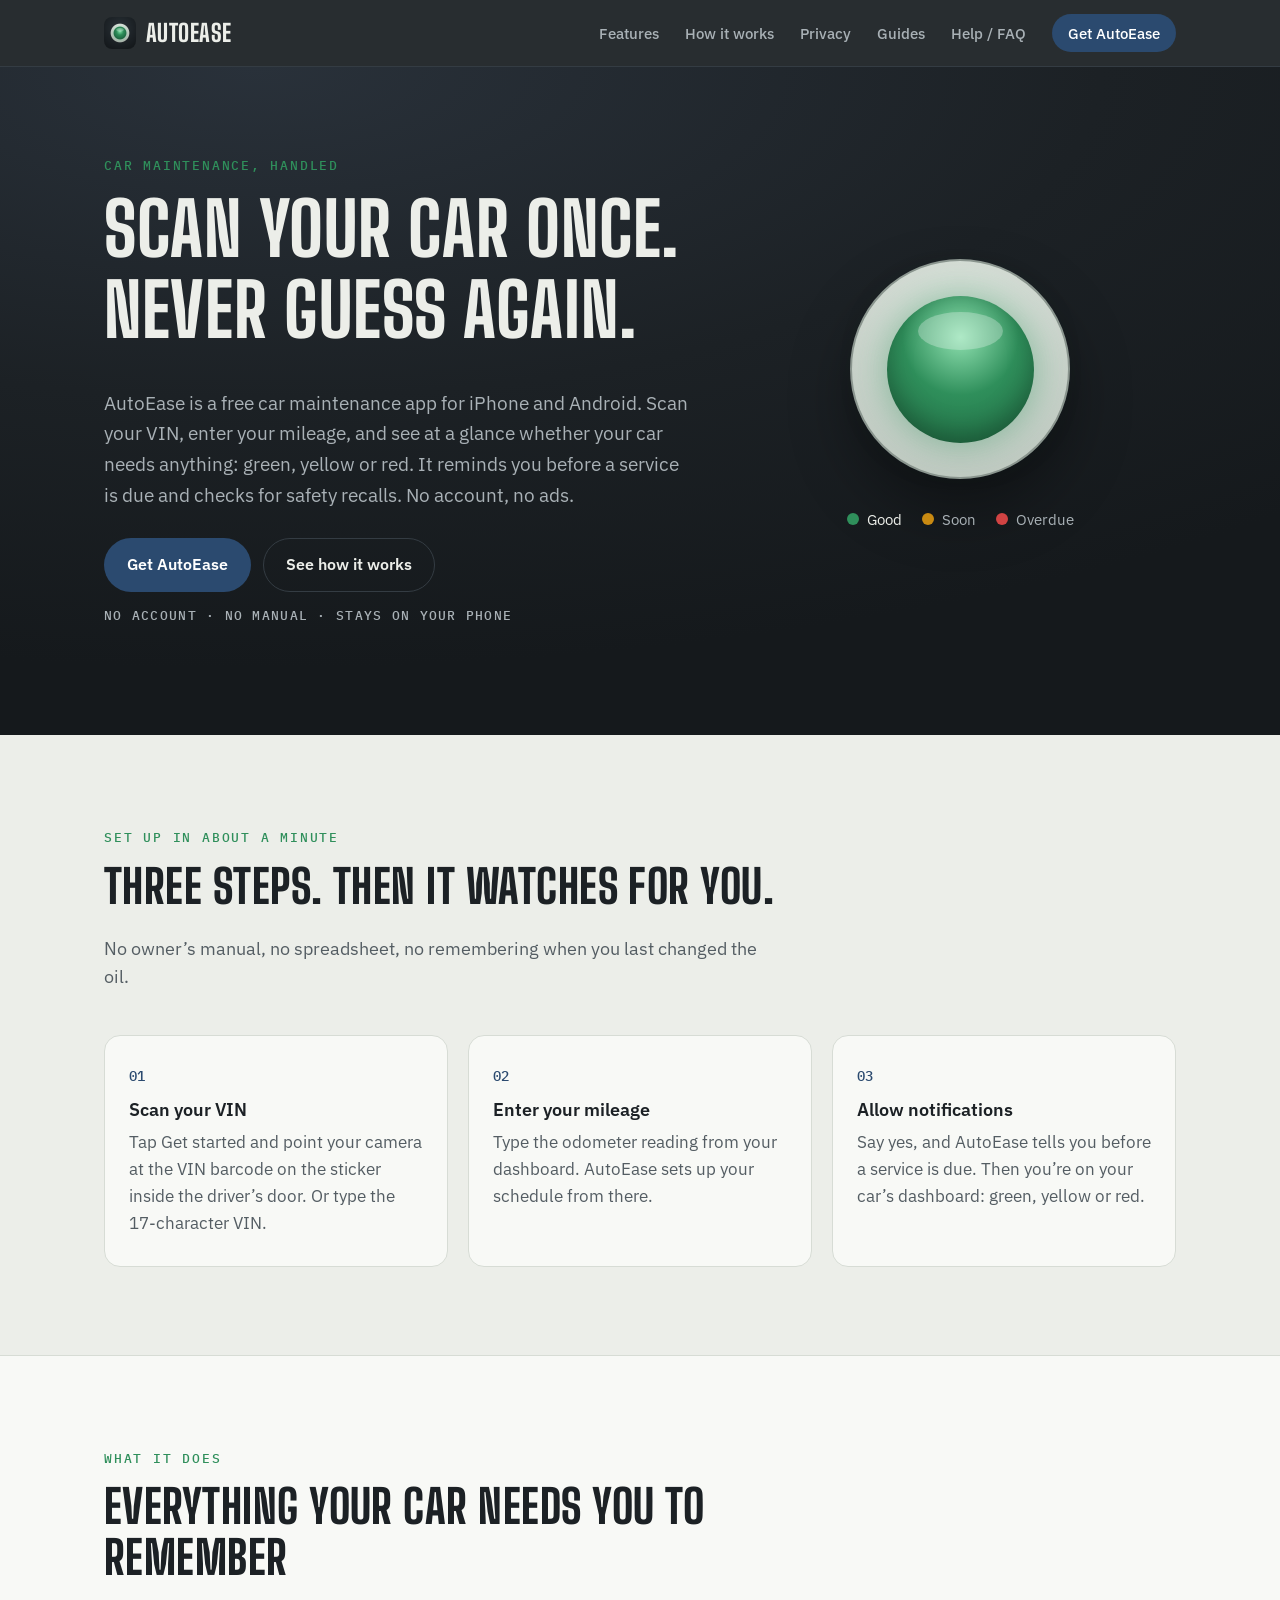
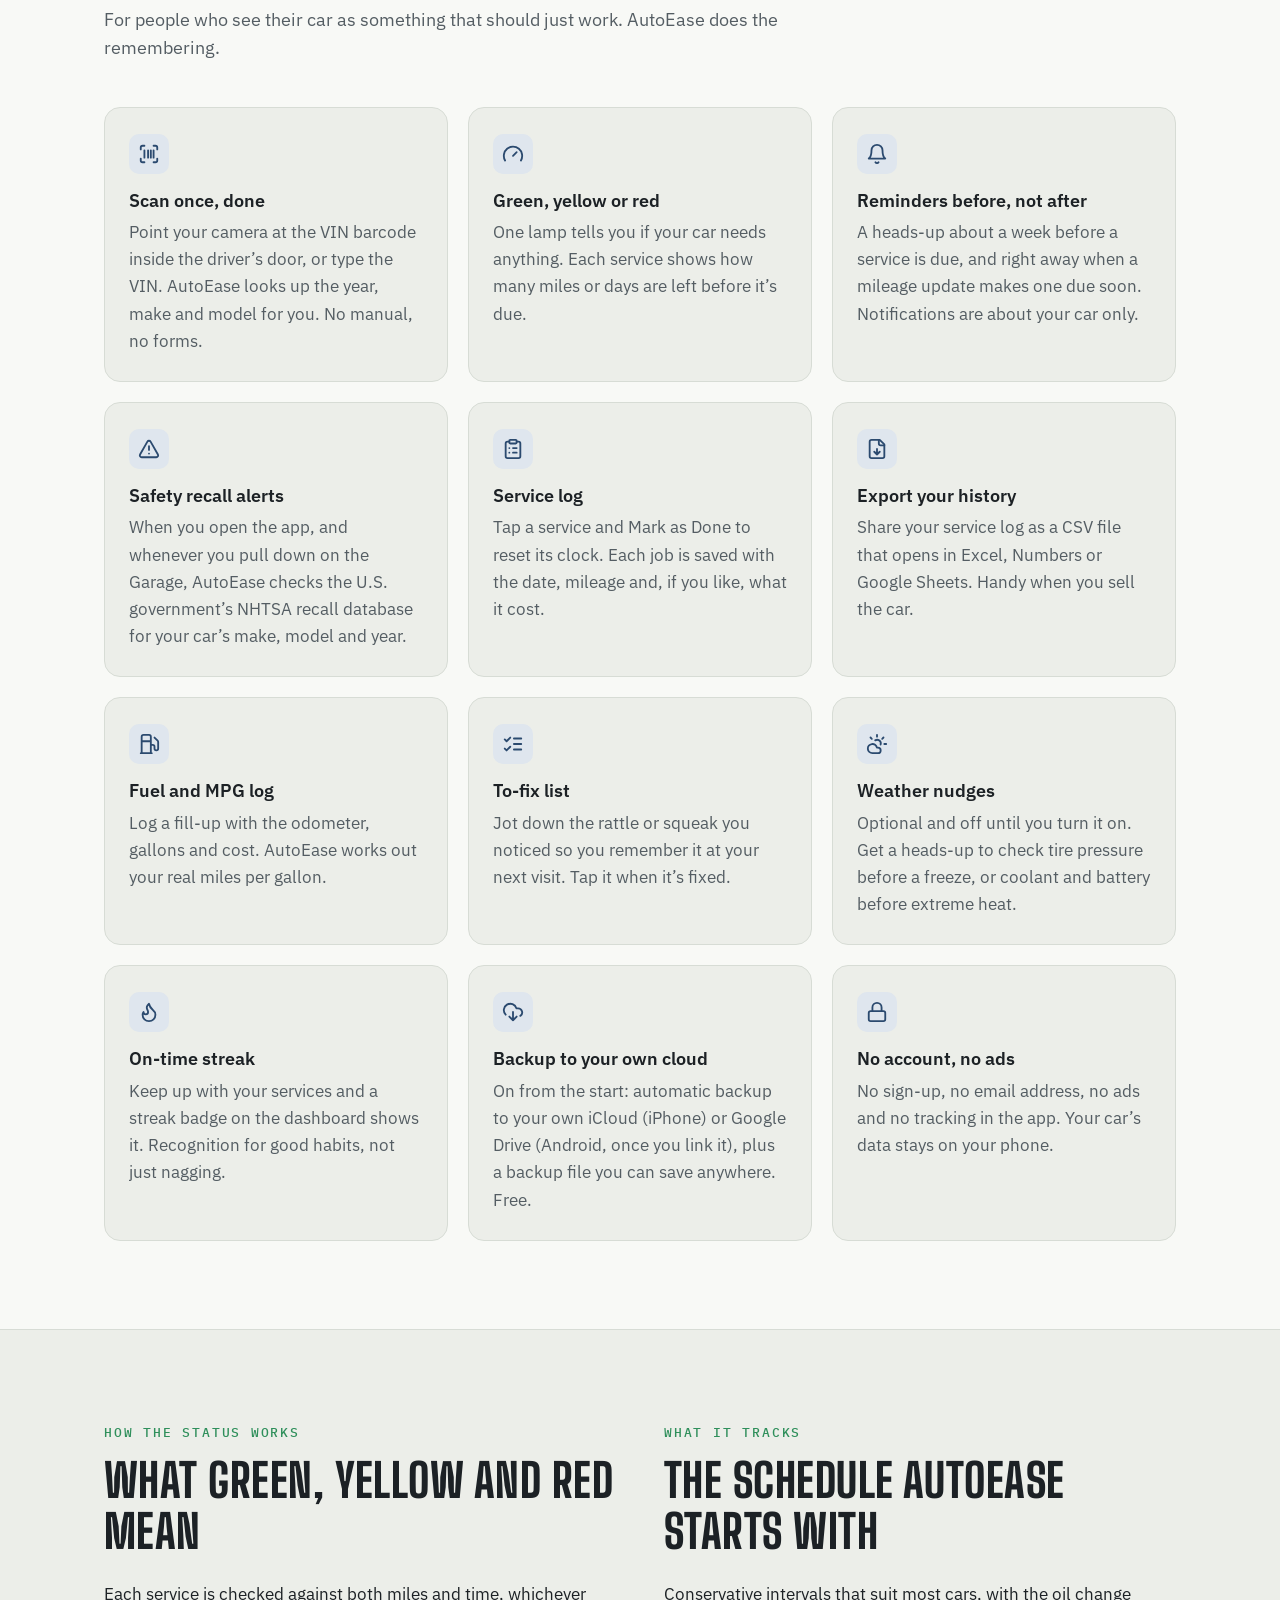
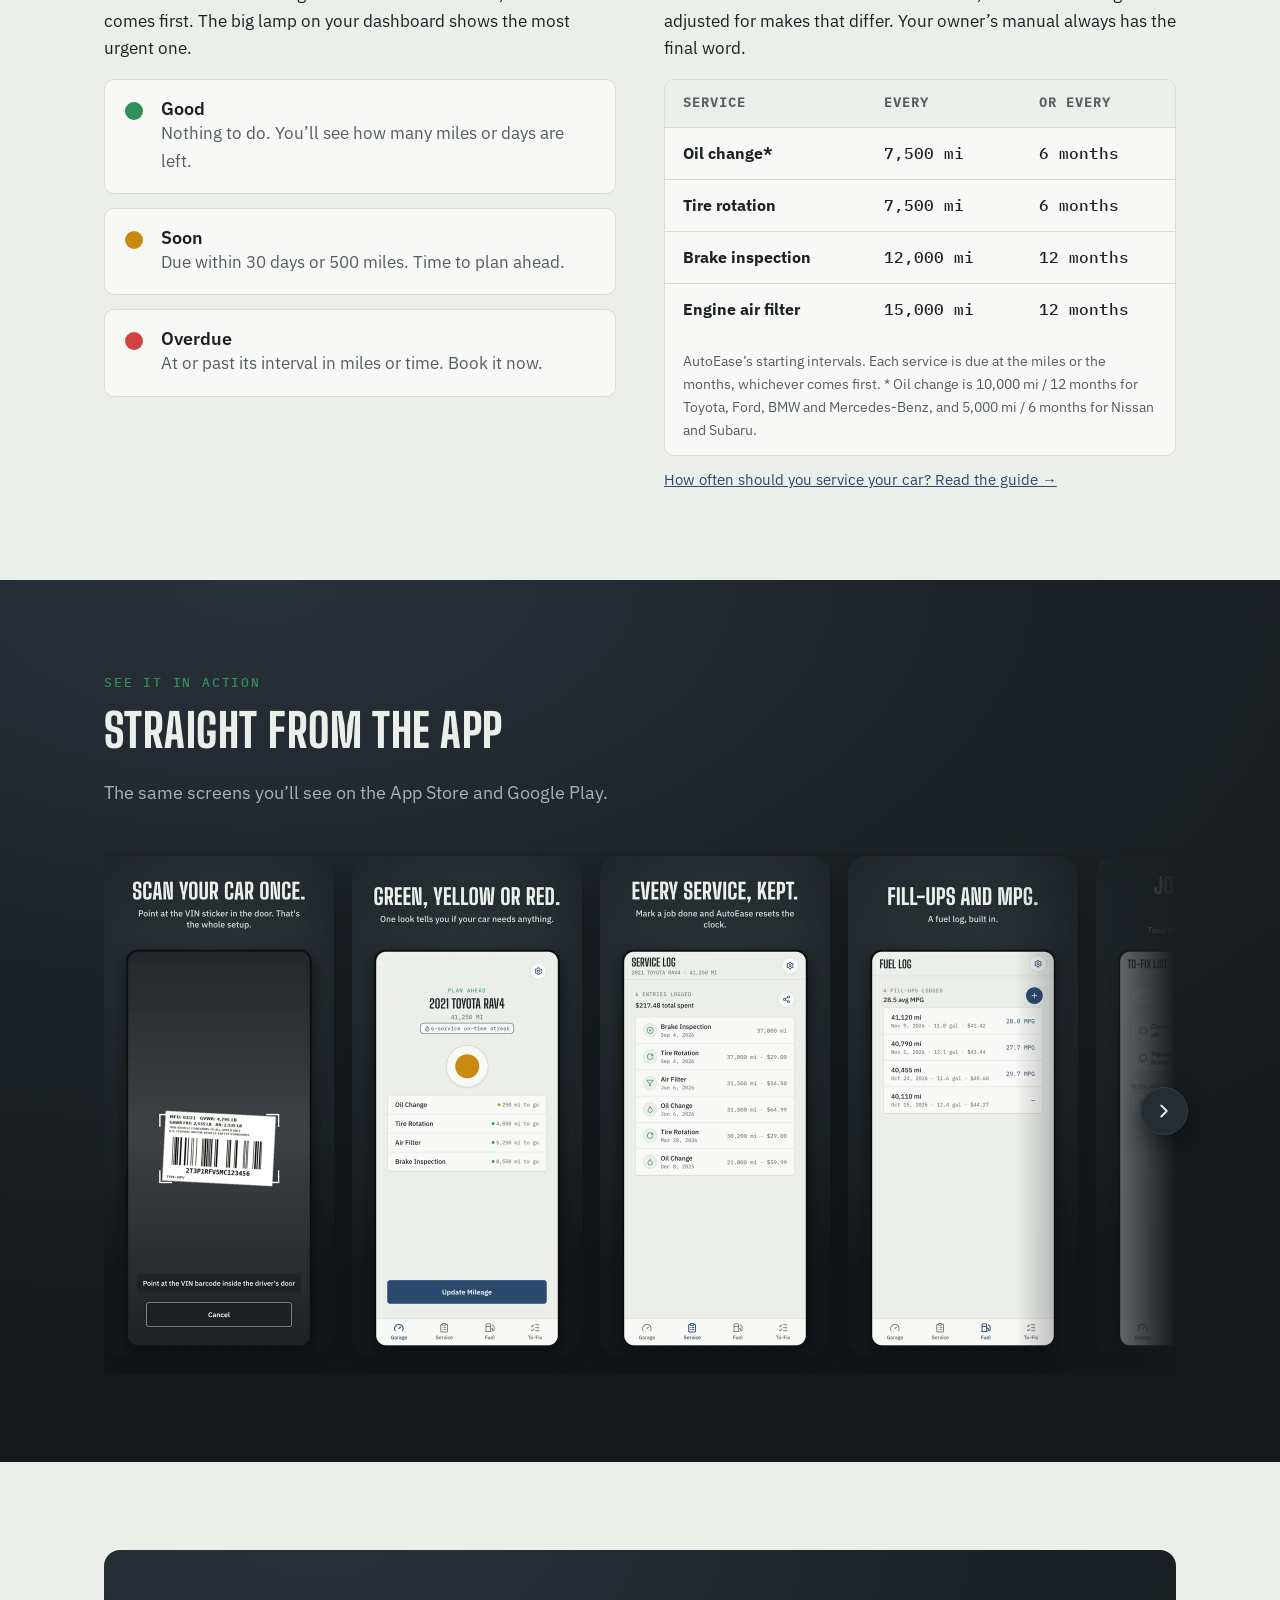
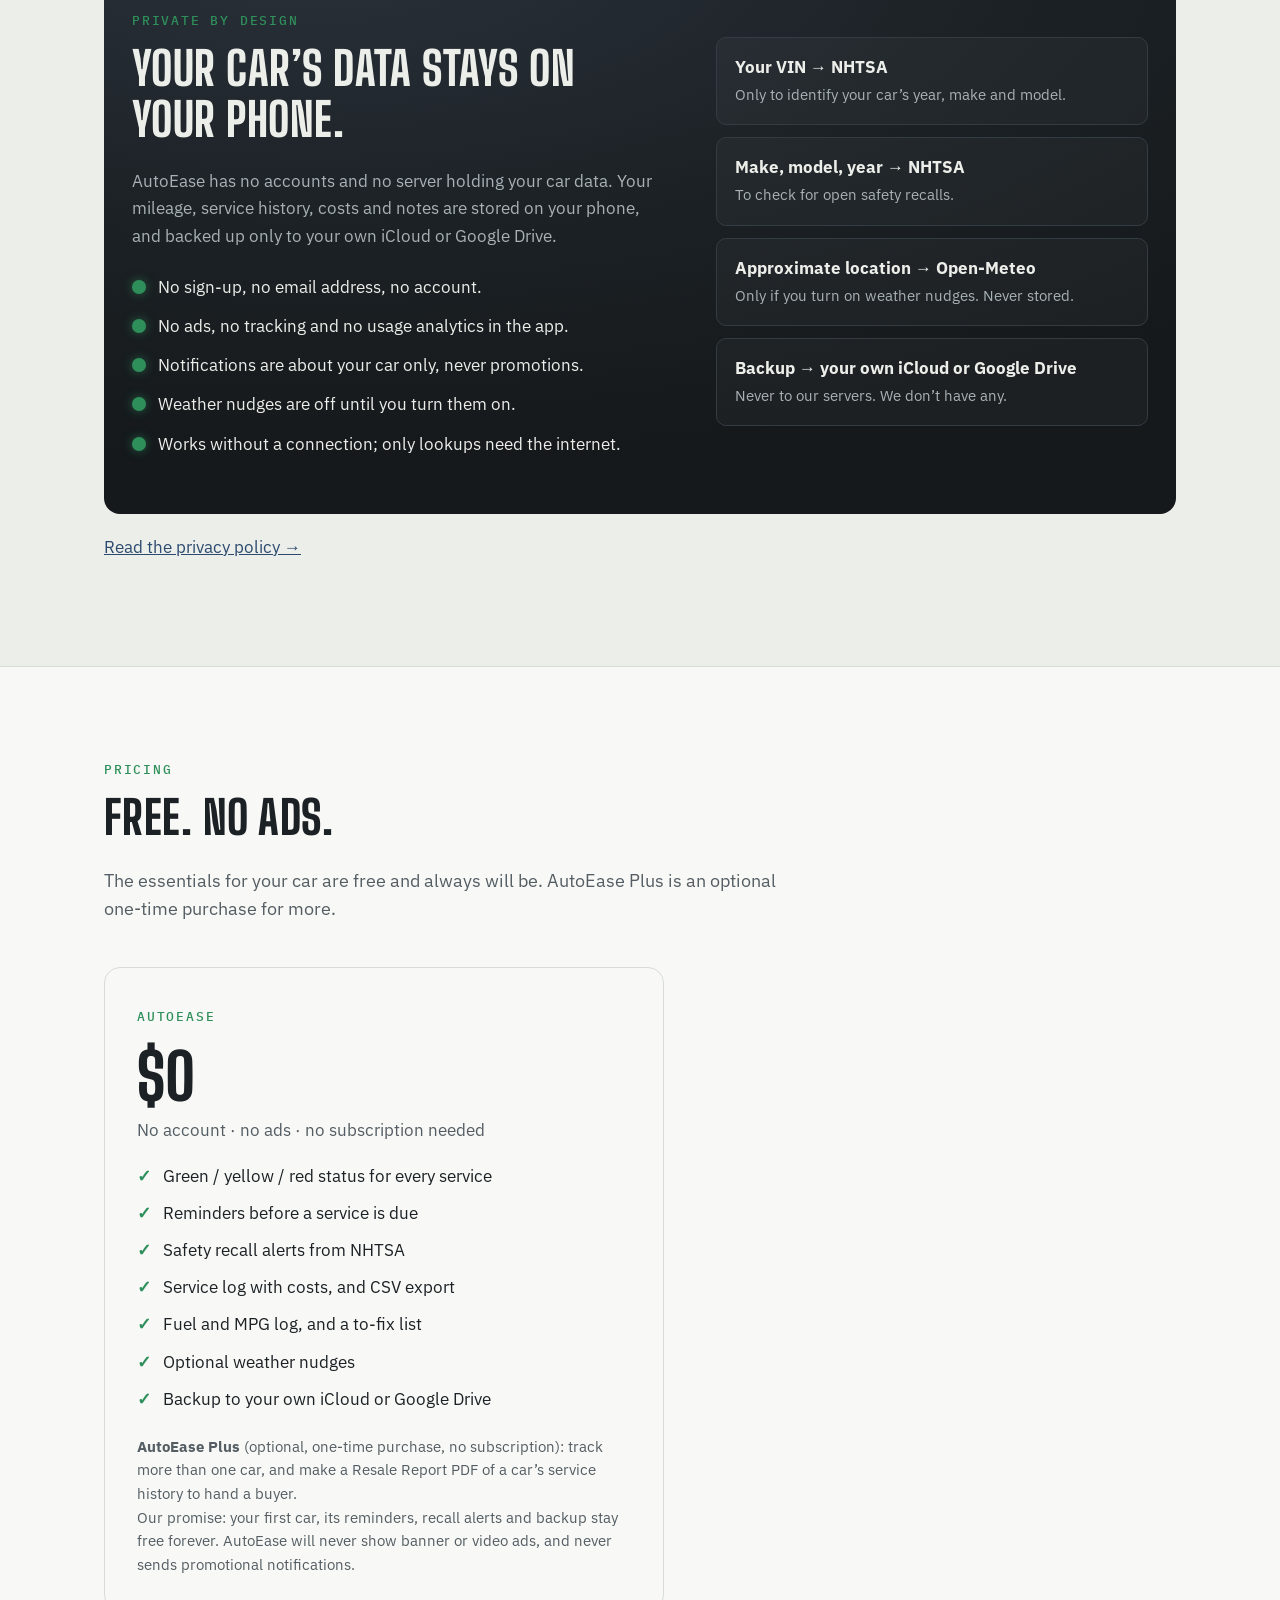
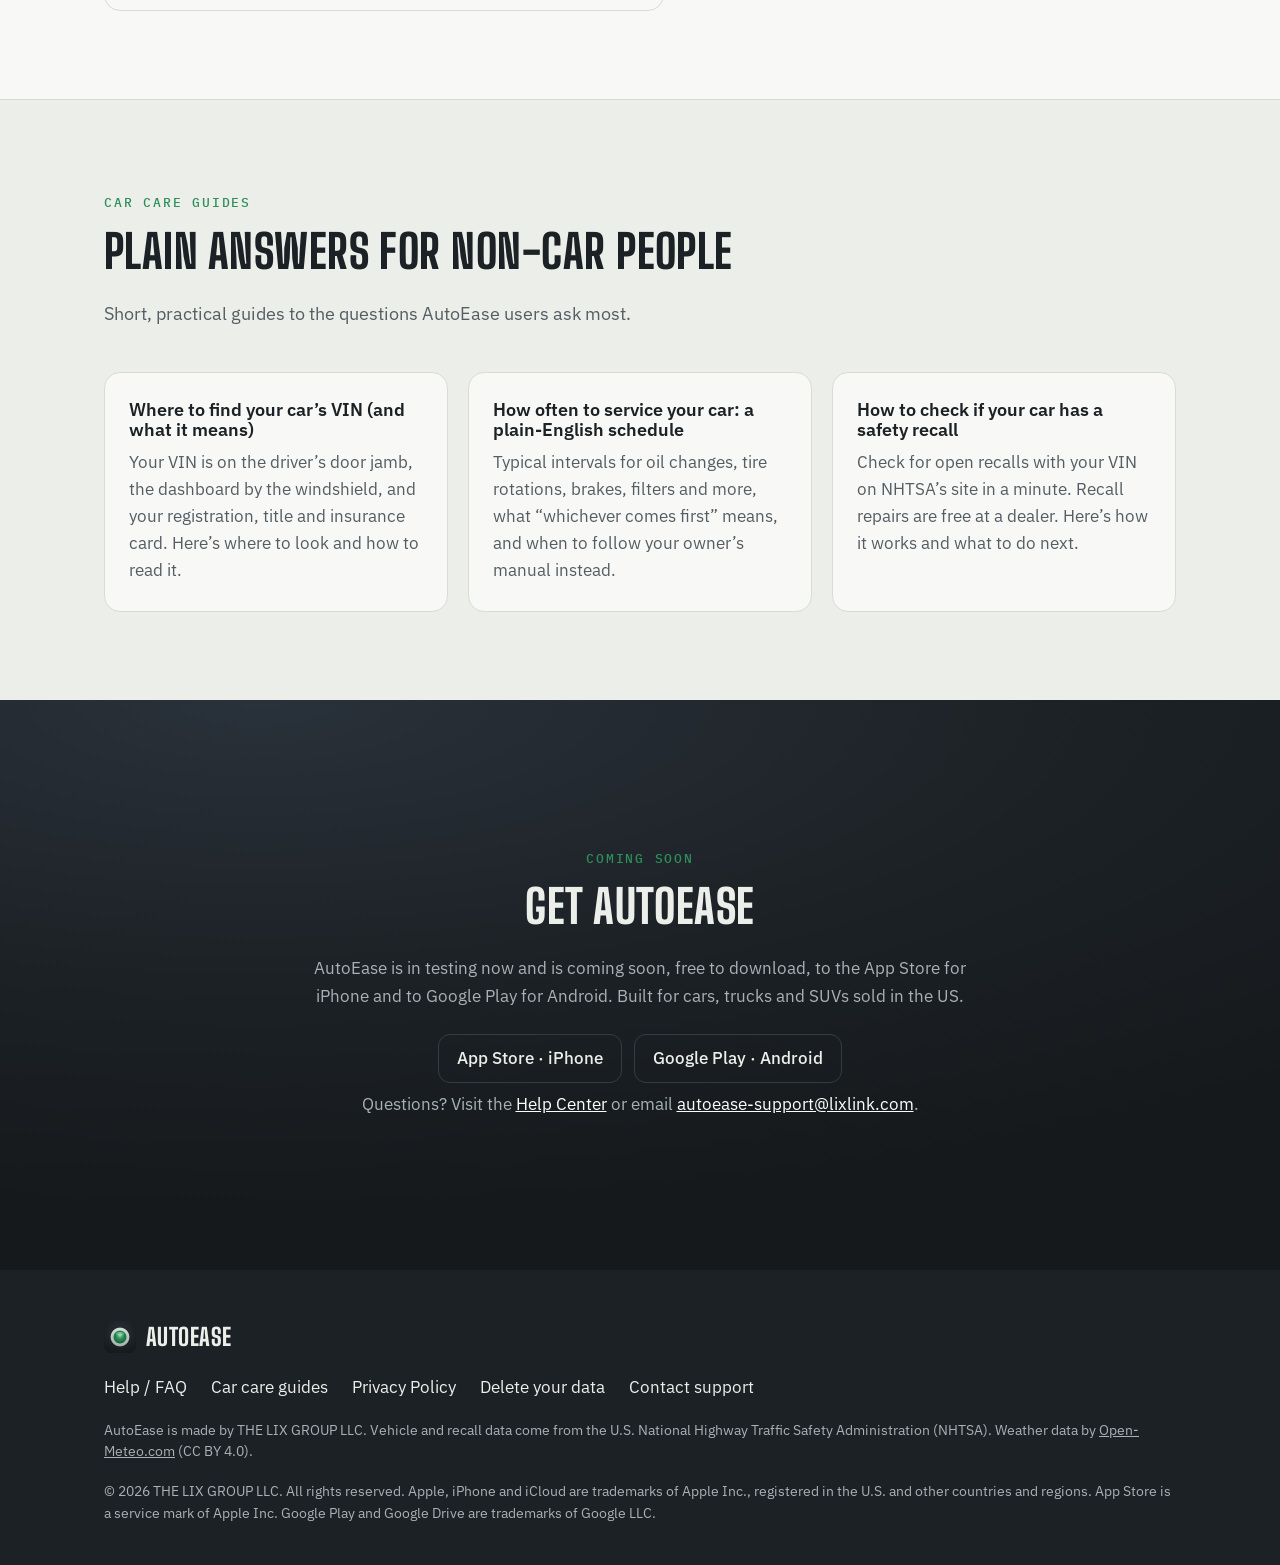
==== commit a14a6e28: "Fix /code-review high findings: Plus and RevenueCat across the site - FAQ (visible + FAQPage schema)" ====
--- a/index.html
+++ b/index.html
@@ -157,7 +157,7 @@
         "@id": "https://autoease.lixlink.com/#app"
       },
       "primaryImageOfPage": "https://autoease.lixlink.com/assets/img/og-image.png",
-      "dateModified": "2026-11-14",
+      "dateModified": "2026-11-16",
       "inLanguage": "en-US"
     }
   ]
@@ -358,10 +358,10 @@
           <div>
             <span class="eyebrow">Private by design</span>
             <h2>Your car’s data stays on your phone.</h2>
-            <p>AutoEase has no accounts and no server holding your data. Your mileage, service history, costs and notes are stored on your phone, and backed up only to your own iCloud or Google Drive.</p>
+            <p>AutoEase has no accounts and no server holding your car data. Your mileage, service history, costs and notes are stored on your phone, and backed up only to your own iCloud or Google Drive.</p>
             <ul class="checklist">
               <li>No sign-up, no email address, no account.</li>
-              <li>No ads, and no analytics or tracking in the app.</li>
+              <li>No ads, no tracking and no usage analytics in the app.</li>
               <li>Notifications are about your car only, never promotions.</li>
               <li>Weather nudges are off until you turn them on.</li>
               <li>Works without a connection; only lookups need the internet.</li>
@@ -383,7 +383,7 @@
         <div class="section-head">
           <span class="eyebrow">Pricing</span>
           <h2>Free. No ads.</h2>
-          <p>Everything in AutoEase today is free, and the essentials for your car always will be.</p>
+          <p>The essentials for your car are free and always will be. AutoEase Plus is an optional one-time purchase for more.</p>
         </div>
         <div class="pricing-card">
           <div class="eyebrow">AutoEase</div>
@@ -398,6 +398,7 @@
             <li>Optional weather nudges</li>
             <li>Backup to your own iCloud or Google Drive</li>
           </ul>
+          <p class="fineprint"><strong>AutoEase Plus</strong> (optional, one-time purchase, no subscription): track more than one car, and make a Resale Report PDF of a car’s service history to hand a buyer.</p>
           <p class="fineprint">Our promise: your first car, its reminders, recall alerts and backup stay free forever. AutoEase will never show banner or video ads, and never sends promotional notifications.</p>
         </div>
       </div>
@@ -423,7 +424,7 @@
         <div class="cta-band">
           <span class="eyebrow">Coming soon</span>
           <h2>Get AutoEase</h2>
-          <p>AutoEase is in testing now and is coming soon, free, to the App Store for iPhone and to Google Play for Android. Built for cars, trucks and SUVs sold in the US.</p>
+          <p>AutoEase is in testing now and is coming soon, free to download, to the App Store for iPhone and to Google Play for Android. Built for cars, trucks and SUVs sold in the US.</p>
           <div class="store-soon" aria-label="Coming to">
             <span>App Store · iPhone</span>
             <span>Google Play · Android</span>
--- a/assets/css/style.css
+++ b/assets/css/style.css
@@ -187,6 +187,13 @@
 
 .telltale {
   --size: 220px;
+  /* Lamp faces: one source for the resting lamp and both self-checks. */
+  --lamp-red: radial-gradient(circle at 50% 28%, #f2a0a0 0%, var(--overdue) 45%, #8f2a2a 100%);
+  --lamp-amber: radial-gradient(circle at 50% 28%, #f6d58f 0%, var(--soon) 45%, #8a5e0b 100%);
+  --lamp-green: radial-gradient(circle at 50% 28%, #8fe0b0 0%, var(--good) 45%, #1f6b42 100%);
+  --glow-red: inset 0 -10px 24px rgba(0, 0, 0, 0.25), 0 0 40px rgba(209, 67, 67, 0.55);
+  --glow-amber: inset 0 -10px 24px rgba(0, 0, 0, 0.25), 0 0 40px rgba(201, 138, 18, 0.55);
+  --glow-green: inset 0 -10px 24px rgba(0, 0, 0, 0.25), 0 0 40px rgba(47, 143, 91, 0.55);
   width: var(--size); height: var(--size); border-radius: 50%;
   background: radial-gradient(circle at 50% 30%, #e6ebe5 0%, #b9c3bb 100%);
   border: 2px solid #8c958f;
@@ -195,8 +202,8 @@
 }
 .telltale .lamp {
   width: 68%; height: 68%; border-radius: 50%;
-  background: radial-gradient(circle at 50% 28%, #8fe0b0 0%, var(--good) 45%, #1f6b42 100%);
-  box-shadow: inset 0 -10px 24px rgba(0, 0, 0, 0.25), 0 0 40px rgba(47, 143, 91, 0.55);
+  background: var(--lamp-green);
+  box-shadow: var(--glow-green);
   position: relative;
 }
 .telltale .lamp::after {
@@ -205,40 +212,41 @@
 }
 /* Gauge self-check. Anywhere (404): red → amber → green once, then settle.
    Hero: one slower pass (about 1.2s red, 1.2s amber, then green), with the
-   legend lighting the matching label in step (same duration and delay).
-   The whole run stays under 5s, so it needs no pause control (WCAG 2.2.2);
-   main.js replays it when the lamp is hovered or tapped. Reduced motion:
-   a steady green lamp and a plain legend. */
+   legend lighting the matching label in step. Lamp and legend share
+   --check (duration and delay) so they can't drift. The whole run is 4.9s,
+   under 5s, so it needs no pause control (WCAG 2.2.2); main.js replays it
+   when the lamp is hovered or tapped. Reduced motion: a steady green lamp
+   and a plain legend. */
+.hero-art { --check: 4.6s ease-in-out 0.3s both; }
 @media (prefers-reduced-motion: no-preference) {
   .telltale .lamp { animation: self-check 2.4s ease-out 0.3s both; }
-  .hero .telltale .lamp { animation: self-check-hero 4.6s ease-in-out 0.3s both; }
-  .hero .legend li,
-  .hero .legend .dot { animation-duration: 4.6s; animation-timing-function: ease-in-out; animation-delay: 0.3s; animation-fill-mode: both; }
-  .hero .legend li:nth-child(1) { animation-name: label-good; }
-  .hero .legend li:nth-child(2) { animation-name: label-soon; }
-  .hero .legend li:nth-child(3) { animation-name: label-overdue; }
-  .hero .legend li:nth-child(1) .dot { animation-name: dot-good; }
-  .hero .legend li:nth-child(2) .dot { animation-name: dot-soon; }
-  .hero .legend li:nth-child(3) .dot { animation-name: dot-overdue; }
+  .hero .telltale .lamp { animation: self-check-hero var(--check); }
+  .hero .legend li:has(.dot.good) { animation: label-good var(--check); }
+  .hero .legend li:has(.dot.soon) { animation: label-soon var(--check); }
+  .hero .legend li:has(.dot.overdue) { animation: label-overdue var(--check); }
+  .hero .legend .dot.good { animation: dot-good var(--check); }
+  .hero .legend .dot.soon { animation: dot-soon var(--check); }
+  .hero .legend .dot.overdue { animation: dot-overdue var(--check); }
 }
 @keyframes self-check {
-  0%   { background: radial-gradient(circle at 50% 28%, #f2a0a0 0%, var(--overdue) 45%, #8f2a2a 100%); box-shadow: inset 0 -10px 24px rgba(0,0,0,.25), 0 0 40px rgba(209,67,67,.55); }
-  33%  { background: radial-gradient(circle at 50% 28%, #f6d58f 0%, var(--soon) 45%, #8a5e0b 100%); box-shadow: inset 0 -10px 24px rgba(0,0,0,.25), 0 0 40px rgba(201,138,18,.55); }
-  66%, 100% { background: radial-gradient(circle at 50% 28%, #8fe0b0 0%, var(--good) 45%, #1f6b42 100%); box-shadow: inset 0 -10px 24px rgba(0,0,0,.25), 0 0 40px rgba(47,143,91,.55); }
+  0%        { background: var(--lamp-red); box-shadow: var(--glow-red); }
+  33%       { background: var(--lamp-amber); box-shadow: var(--glow-amber); }
+  66%, 100% { background: var(--lamp-green); box-shadow: var(--glow-green); }
 }
 @keyframes self-check-hero {
-  0%, 26%   { background: radial-gradient(circle at 50% 28%, #f2a0a0 0%, var(--overdue) 45%, #8f2a2a 100%); box-shadow: inset 0 -10px 24px rgba(0,0,0,.25), 0 0 40px rgba(209,67,67,.55); }
-  28%, 52%  { background: radial-gradient(circle at 50% 28%, #f6d58f 0%, var(--soon) 45%, #8a5e0b 100%); box-shadow: inset 0 -10px 24px rgba(0,0,0,.25), 0 0 40px rgba(201,138,18,.55); }
-  54%, 100% { background: radial-gradient(circle at 50% 28%, #8fe0b0 0%, var(--good) 45%, #1f6b42 100%); box-shadow: inset 0 -10px 24px rgba(0,0,0,.25), 0 0 40px rgba(47,143,91,.55); }
+  0%, 26%   { background: var(--lamp-red); box-shadow: var(--glow-red); }
+  28%, 52%  { background: var(--lamp-amber); box-shadow: var(--glow-amber); }
+  54%, 100% { background: var(--lamp-green); box-shadow: var(--glow-green); }
 }
 /* Labels only switch between muted and bright (both well above 4.5:1);
-   the dots carry the dimming. Every keyframe sets its value so nothing
-   drifts between phases. */
+   the dots carry the dimming and all end at full strength, so the color
+   key stays readable once the check is over. Every keyframe sets its
+   value so nothing drifts between phases. */
 @keyframes label-overdue { 0%, 26% { color: var(--on-dark); } 28%, 100% { color: var(--on-dark-muted); } }
 @keyframes label-soon    { 0%, 26% { color: var(--on-dark-muted); } 28%, 52% { color: var(--on-dark); } 54%, 100% { color: var(--on-dark-muted); } }
 @keyframes label-good    { 0%, 52% { color: var(--on-dark-muted); } 54%, 100% { color: var(--on-dark); } }
-@keyframes dot-overdue { 0%, 26% { opacity: 1; } 28%, 100% { opacity: 0.35; } }
-@keyframes dot-soon    { 0%, 26% { opacity: 0.35; } 28%, 52% { opacity: 1; } 54%, 100% { opacity: 0.35; } }
+@keyframes dot-overdue { 0%, 26% { opacity: 1; } 28%, 85% { opacity: 0.35; } 100% { opacity: 1; } }
+@keyframes dot-soon    { 0%, 26% { opacity: 0.35; } 28%, 52% { opacity: 1; } 54%, 85% { opacity: 0.35; } 100% { opacity: 1; } }
 @keyframes dot-good    { 0%, 52% { opacity: 0.35; } 54%, 100% { opacity: 1; } }
 
 .legend { display: flex; gap: 20px; list-style: none; padding: 0; margin: 0; font-size: 0.95rem; color: var(--on-dark-muted); }
@@ -319,12 +327,14 @@
    swipe, trackpad and arrow keys work as before. */
 .carousel { position: relative; }
 .carousel.is-enhanced .shots { scrollbar-width: none; }
-/* The edge-fade mask would hide an outside focus ring; draw it inside. */
-.carousel.is-enhanced .shots:focus-visible { outline-offset: -3px; border-radius: 18px; }
 .carousel.is-enhanced .shots::-webkit-scrollbar { display: none; }
 .carousel.is-enhanced.more-after .shots { -webkit-mask-image: linear-gradient(to right, #000 85%, transparent); mask-image: linear-gradient(to right, #000 85%, transparent); }
 .carousel.is-enhanced.more-before .shots { -webkit-mask-image: linear-gradient(to left, #000 85%, transparent); mask-image: linear-gradient(to left, #000 85%, transparent); }
 .carousel.is-enhanced.more-before.more-after .shots { -webkit-mask-image: linear-gradient(to right, transparent, #000 15%, #000 85%, transparent); mask-image: linear-gradient(to right, transparent, #000 15%, #000 85%, transparent); }
+/* The edge fade would hide the focus ring; drop it while the track has
+   keyboard focus. */
+.carousel.is-enhanced.more-before .shots:focus-visible,
+.carousel.is-enhanced.more-after .shots:focus-visible { -webkit-mask-image: none; mask-image: none; }
 .carousel-btn {
   position: absolute; top: calc(50% - 26px); z-index: 1;
   width: 48px; height: 48px; border-radius: 50%;
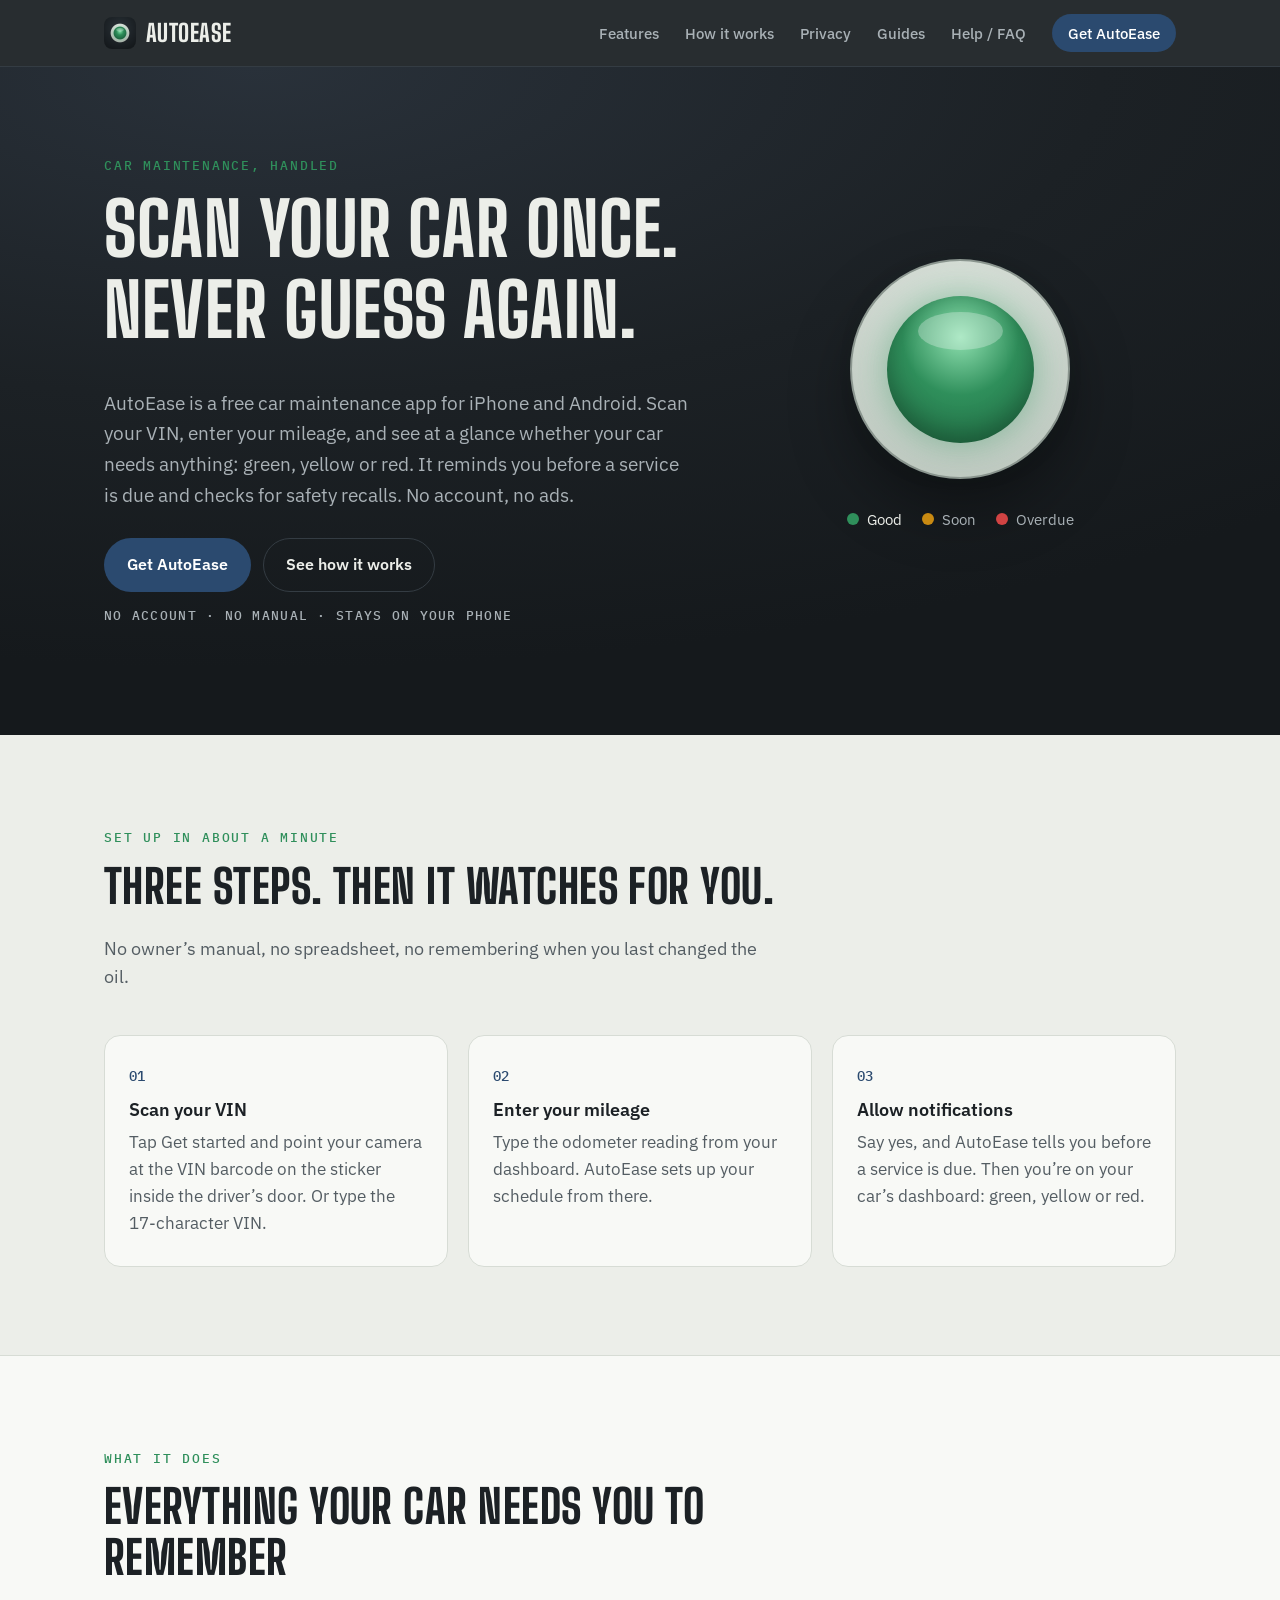
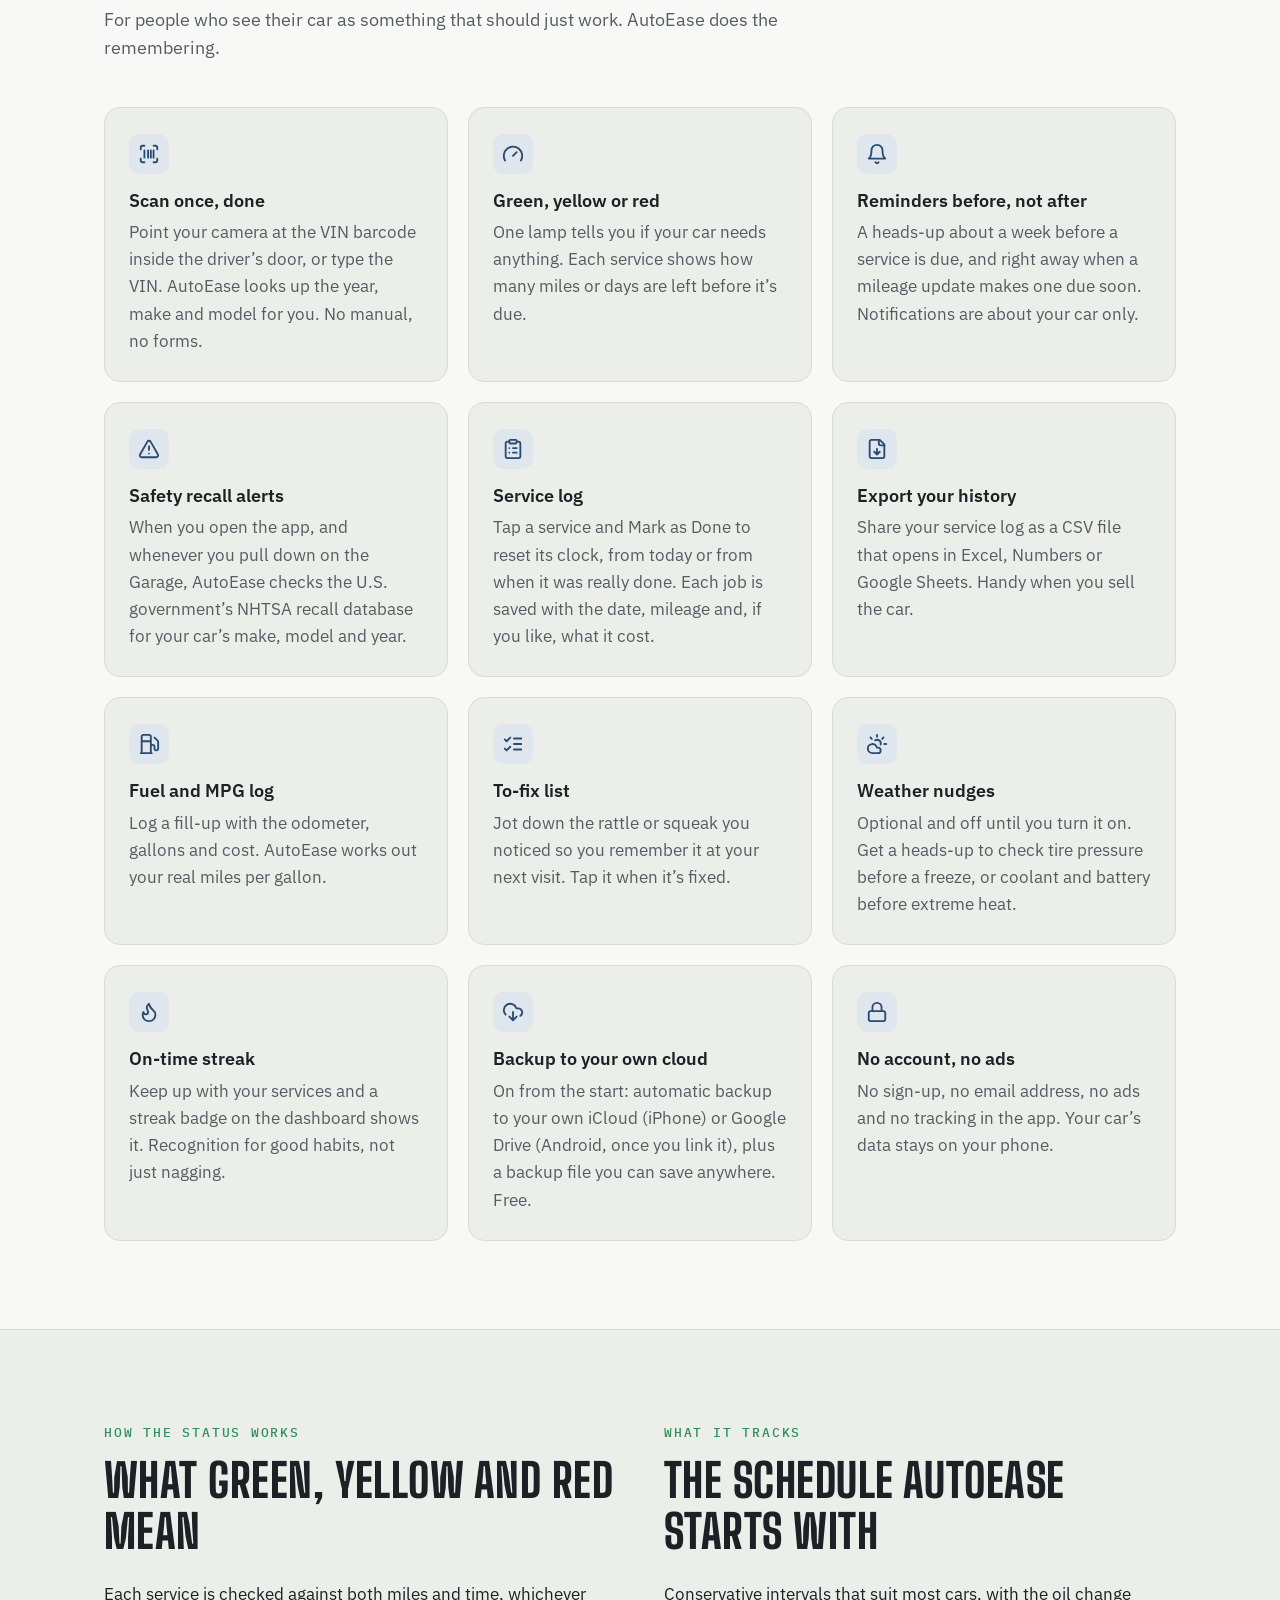
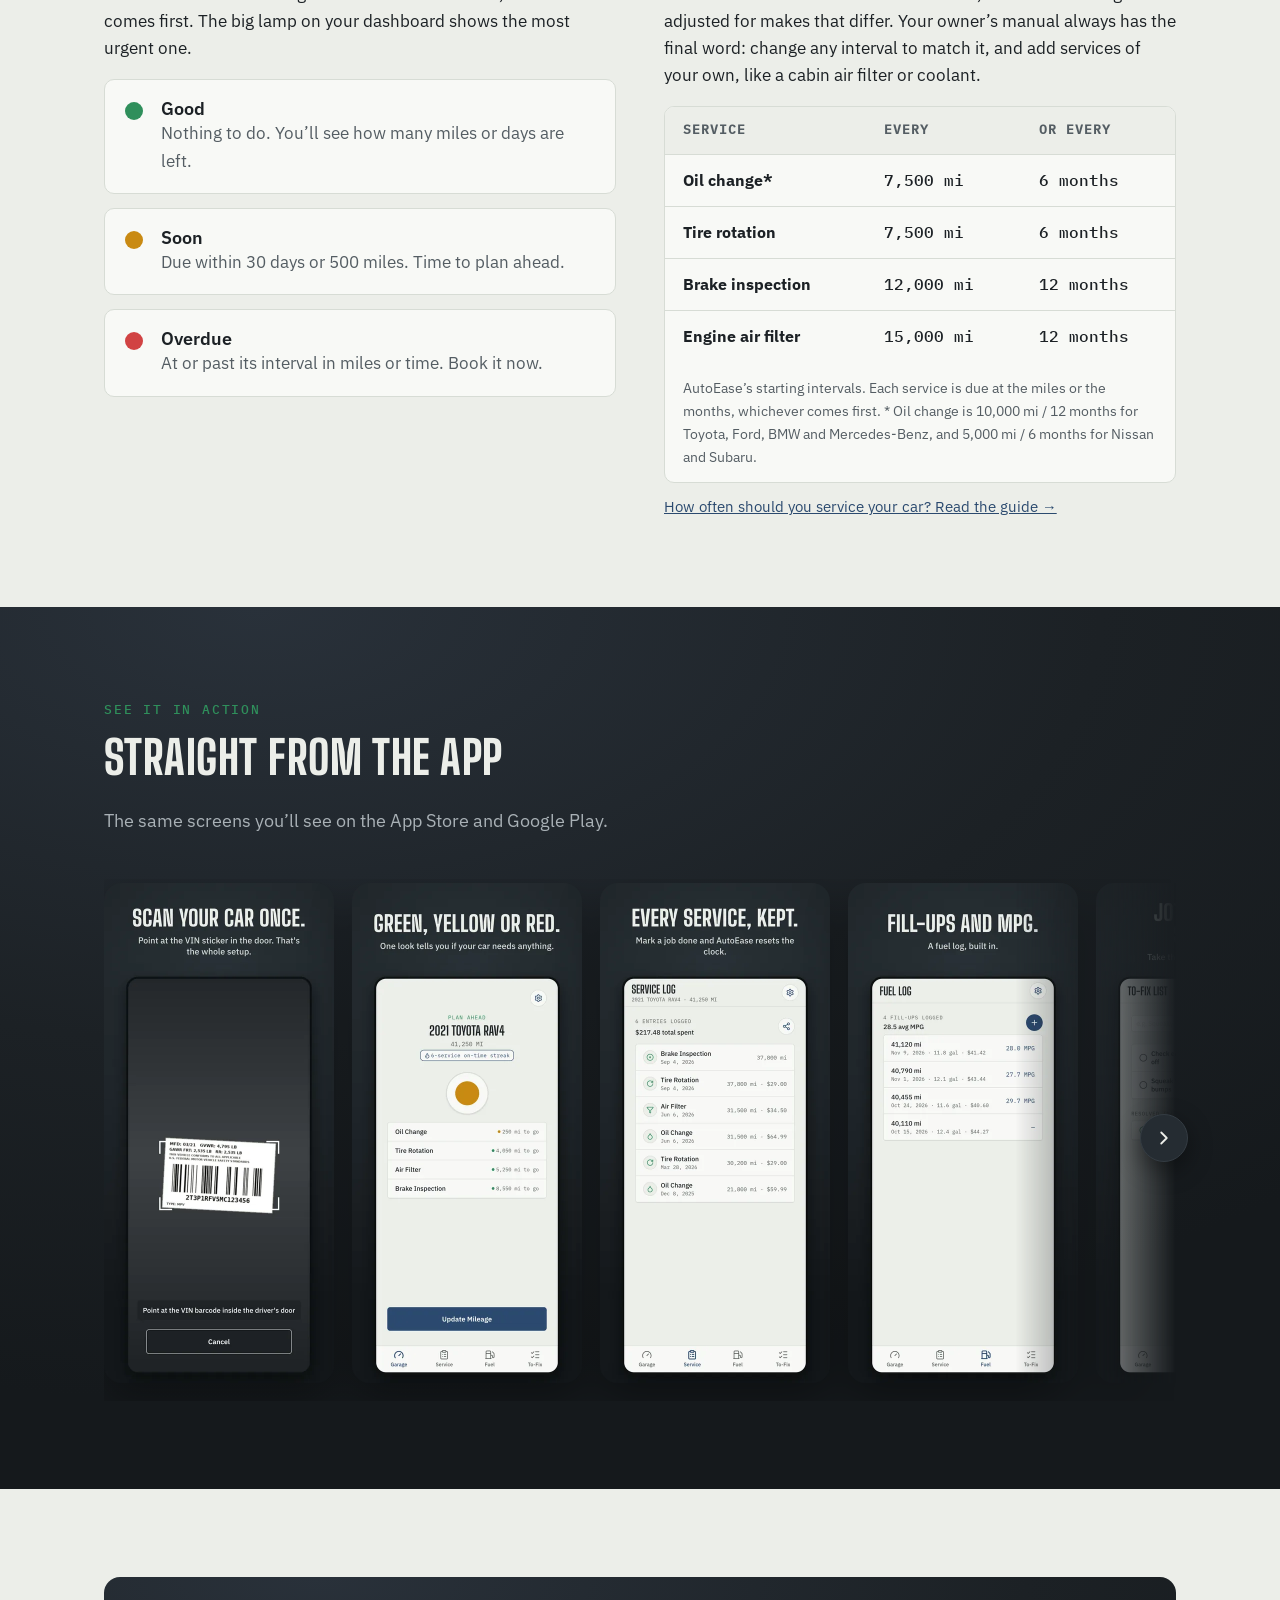
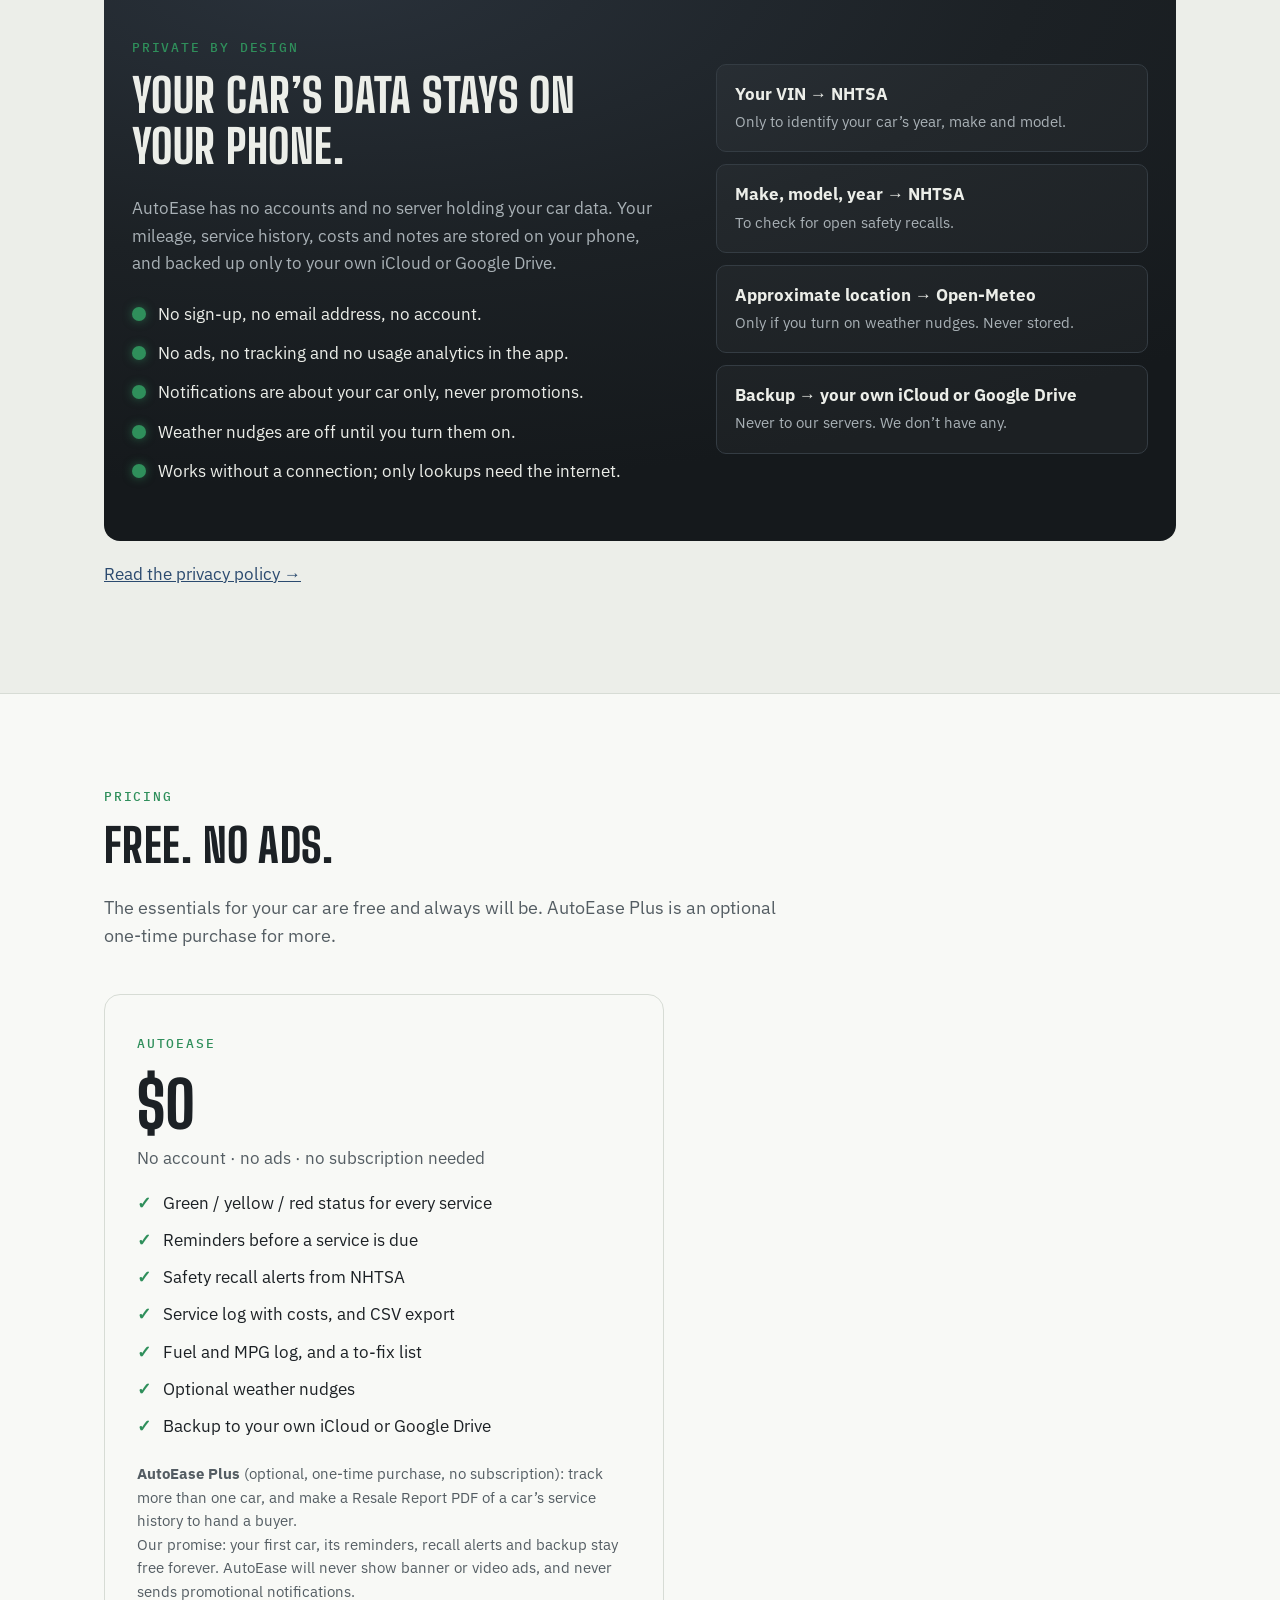
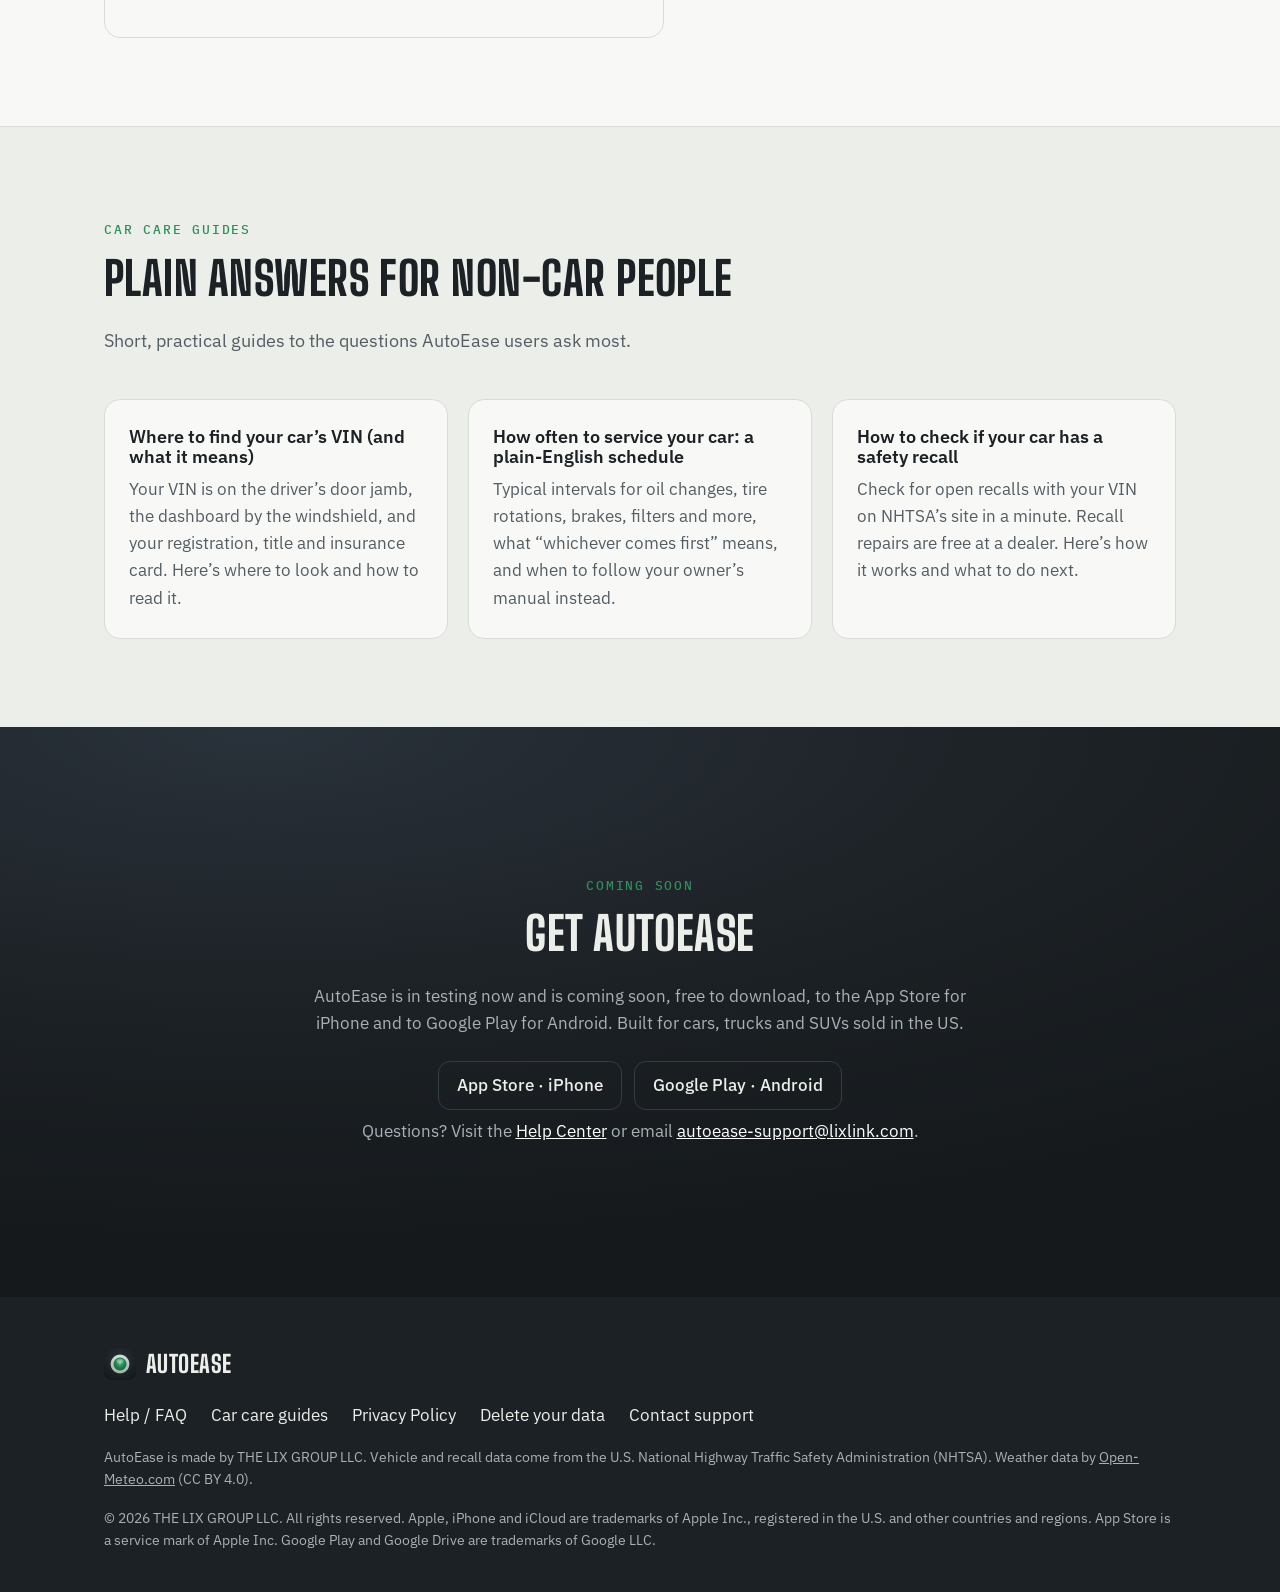
==== commit ed502e10: "Help Center and pages: editable intervals, custom services, back-dated Mark as Done Matches app Spri" ====
--- a/index.html
+++ b/index.html
@@ -157,7 +157,7 @@
         "@id": "https://autoease.lixlink.com/#app"
       },
       "primaryImageOfPage": "https://autoease.lixlink.com/assets/img/og-image.png",
-      "dateModified": "2026-11-16",
+      "dateModified": "2026-11-20",
       "inLanguage": "en-US"
     }
   ]
@@ -258,7 +258,7 @@
           <div class="card">
             <div class="icon"><svg viewBox="0 0 24 24" fill="none" stroke="currentColor" stroke-width="2" stroke-linecap="round" stroke-linejoin="round" aria-hidden="true"><rect width="8" height="4" x="8" y="2" rx="1"/><path d="M16 4h2a2 2 0 0 1 2 2v14a2 2 0 0 1-2 2H6a2 2 0 0 1-2-2V6a2 2 0 0 1 2-2h2M12 11h4M12 16h4M8 11h.01M8 16h.01"/></svg></div>
             <h3>Service log</h3>
-            <p>Tap a service and Mark as Done to reset its clock. Each job is saved with the date, mileage and, if you like, what it cost.</p>
+            <p>Tap a service and Mark as Done to reset its clock, from today or from when it was really done. Each job is saved with the date, mileage and, if you like, what it cost.</p>
           </div>
           <div class="card">
             <div class="icon"><svg viewBox="0 0 24 24" fill="none" stroke="currentColor" stroke-width="2" stroke-linecap="round" stroke-linejoin="round" aria-hidden="true"><path d="M15 2H6a2 2 0 0 0-2 2v16a2 2 0 0 0 2 2h12a2 2 0 0 0 2-2V7Z"/><path d="M14 2v4a2 2 0 0 0 2 2h4M12 18v-6M9 15l3 3 3-3"/></svg></div>
@@ -314,7 +314,7 @@
         <div>
           <span class="eyebrow">What it tracks</span>
           <h2>The schedule AutoEase starts with</h2>
-          <p>Conservative intervals that suit most cars, with the oil change adjusted for makes that differ. Your owner’s manual always has the final word.</p>
+          <p>Conservative intervals that suit most cars, with the oil change adjusted for makes that differ. Your owner’s manual always has the final word: change any interval to match it, and add services of your own, like a cabin air filter or coolant.</p>
         <div class="table-wrap">
           <table>
             <caption>AutoEase’s starting intervals. Each service is due at the miles or the months, whichever comes first. * Oil change is 10,000 mi / 12 months for Toyota, Ford, BMW and Mercedes-Benz, and 5,000 mi / 6 months for Nissan and Subaru. </caption>
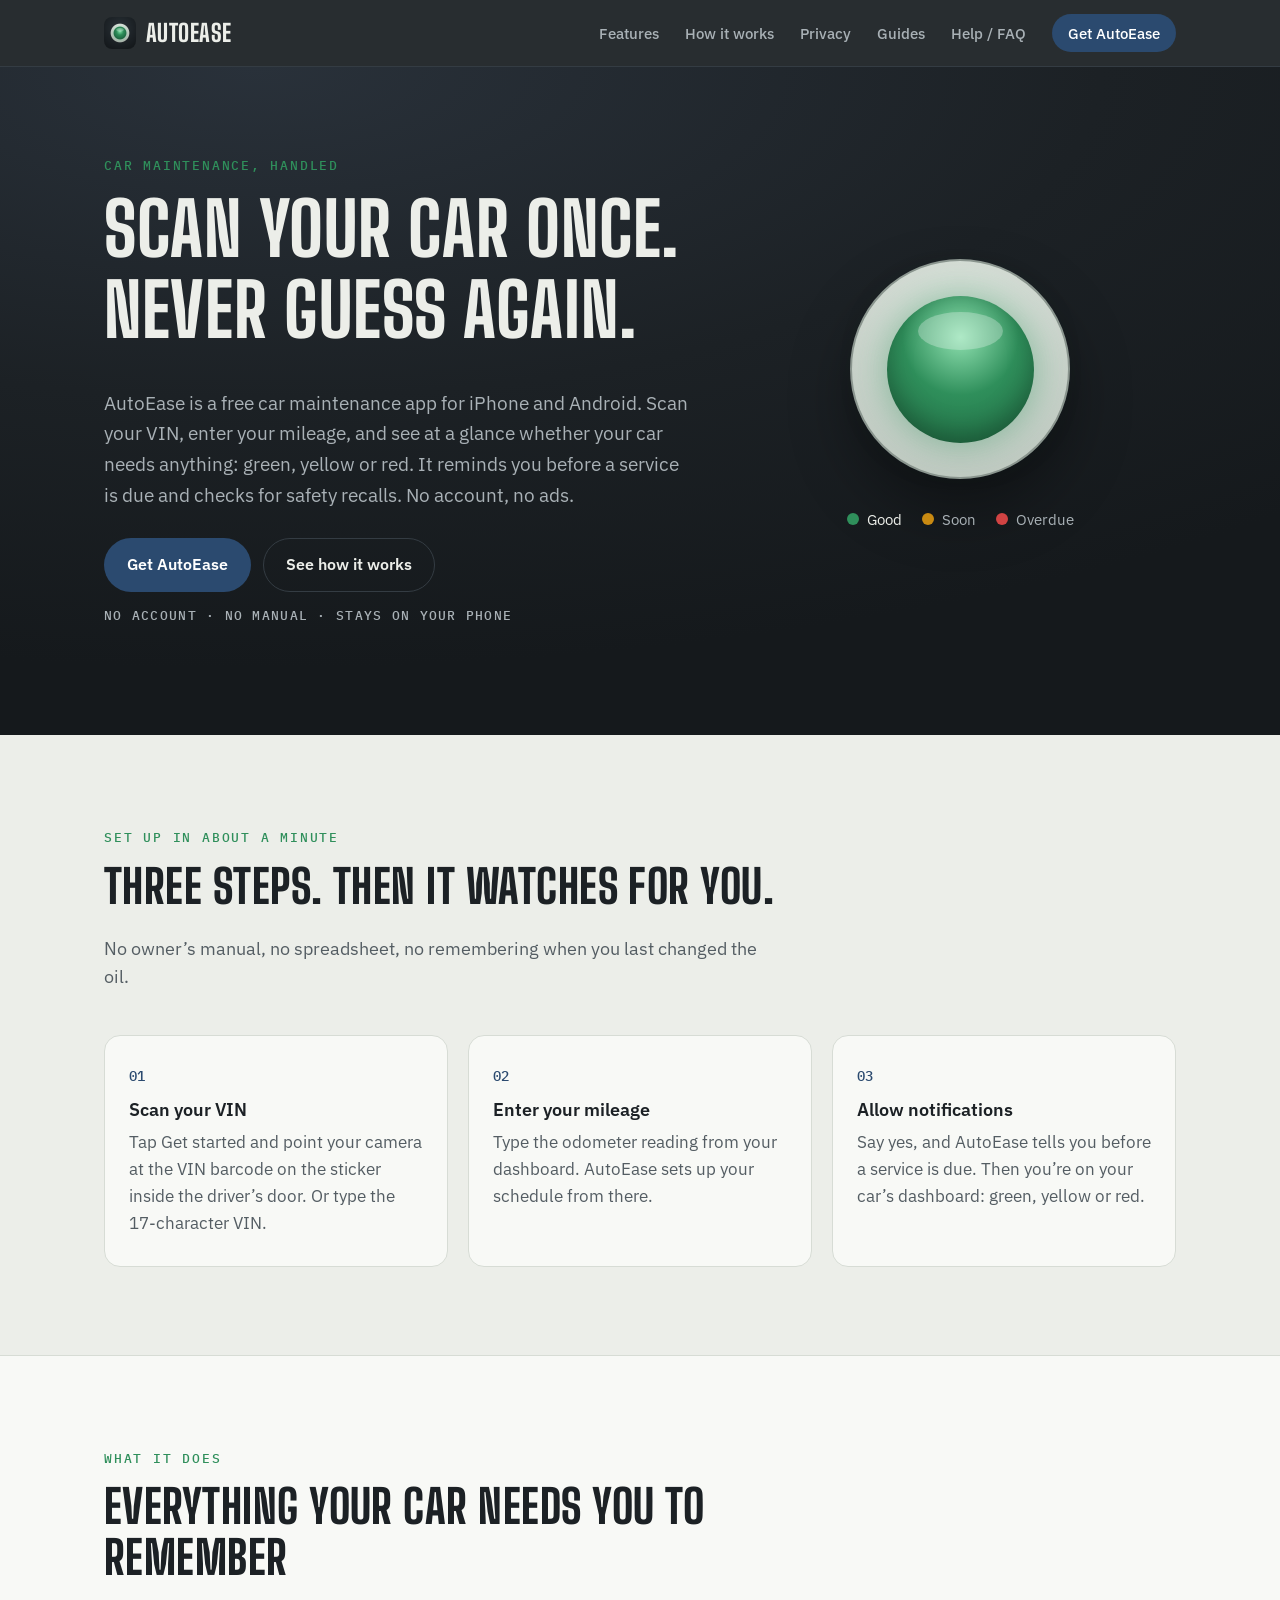
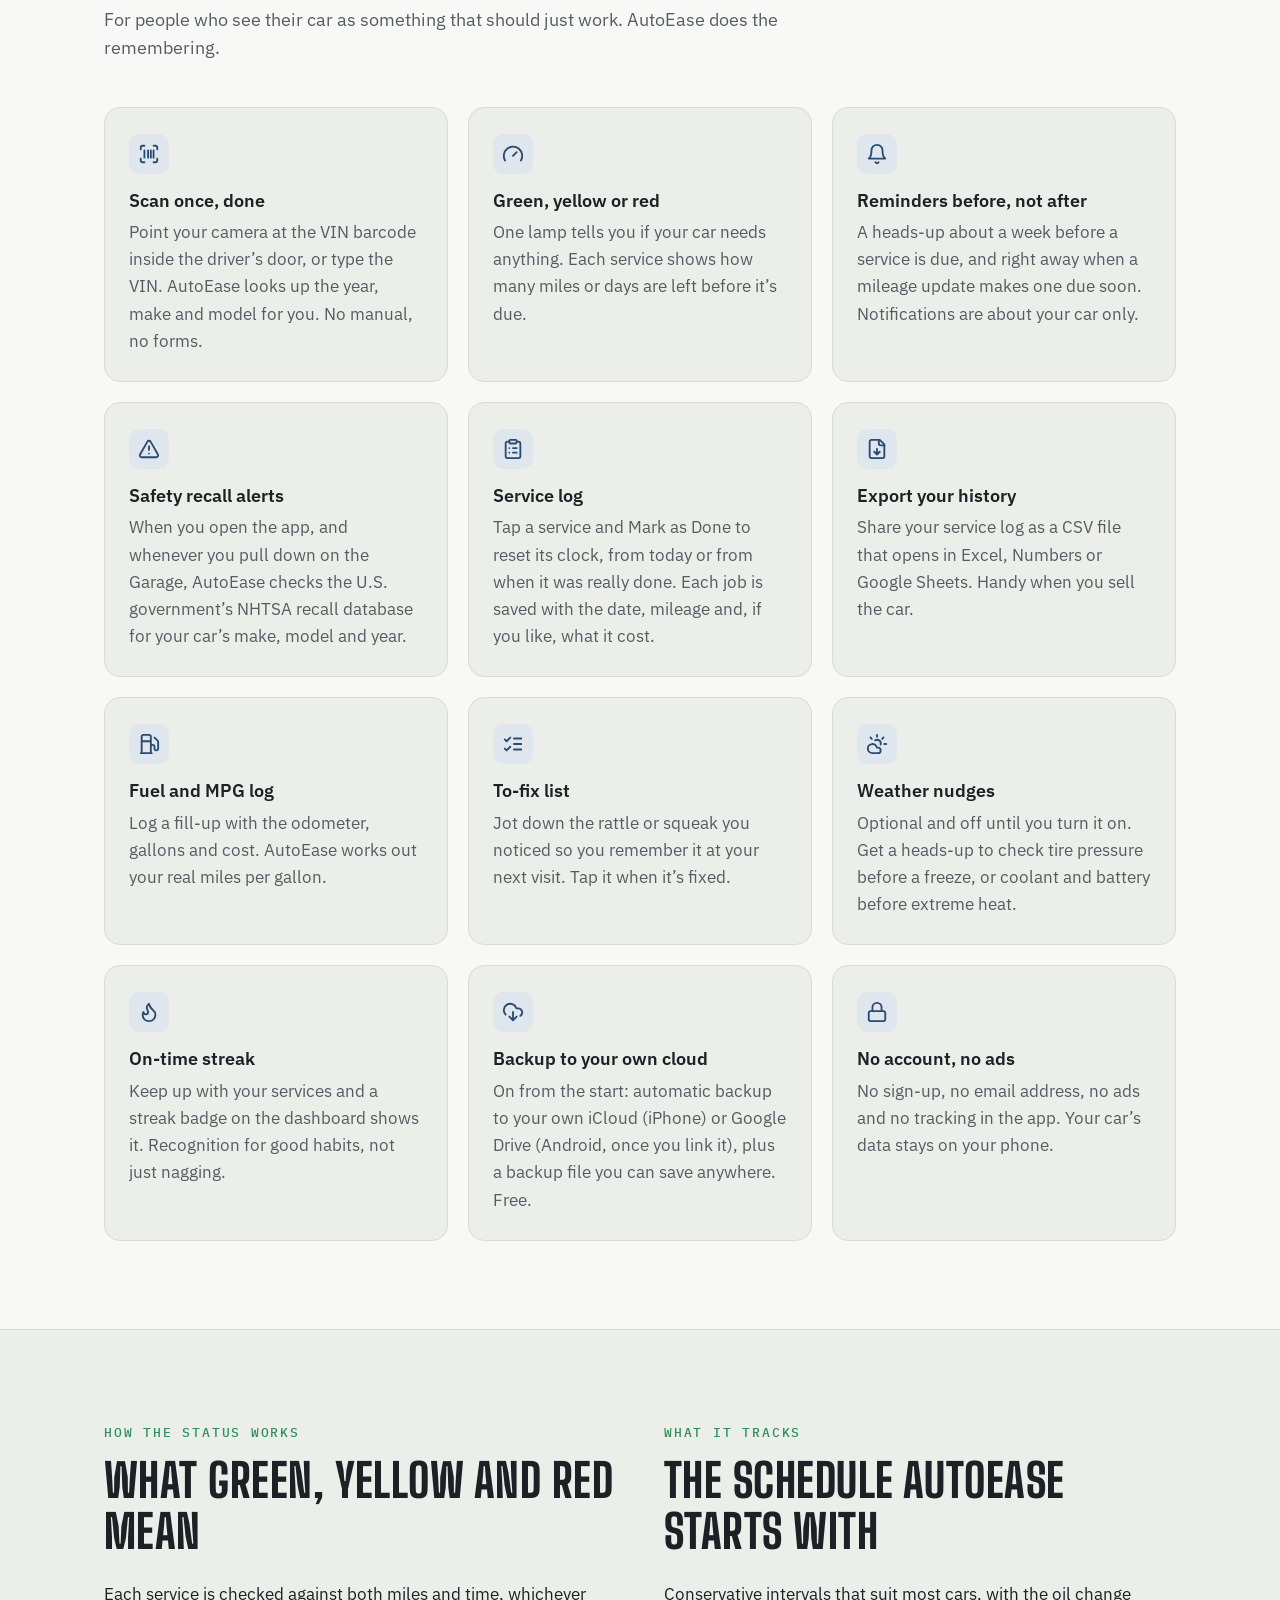
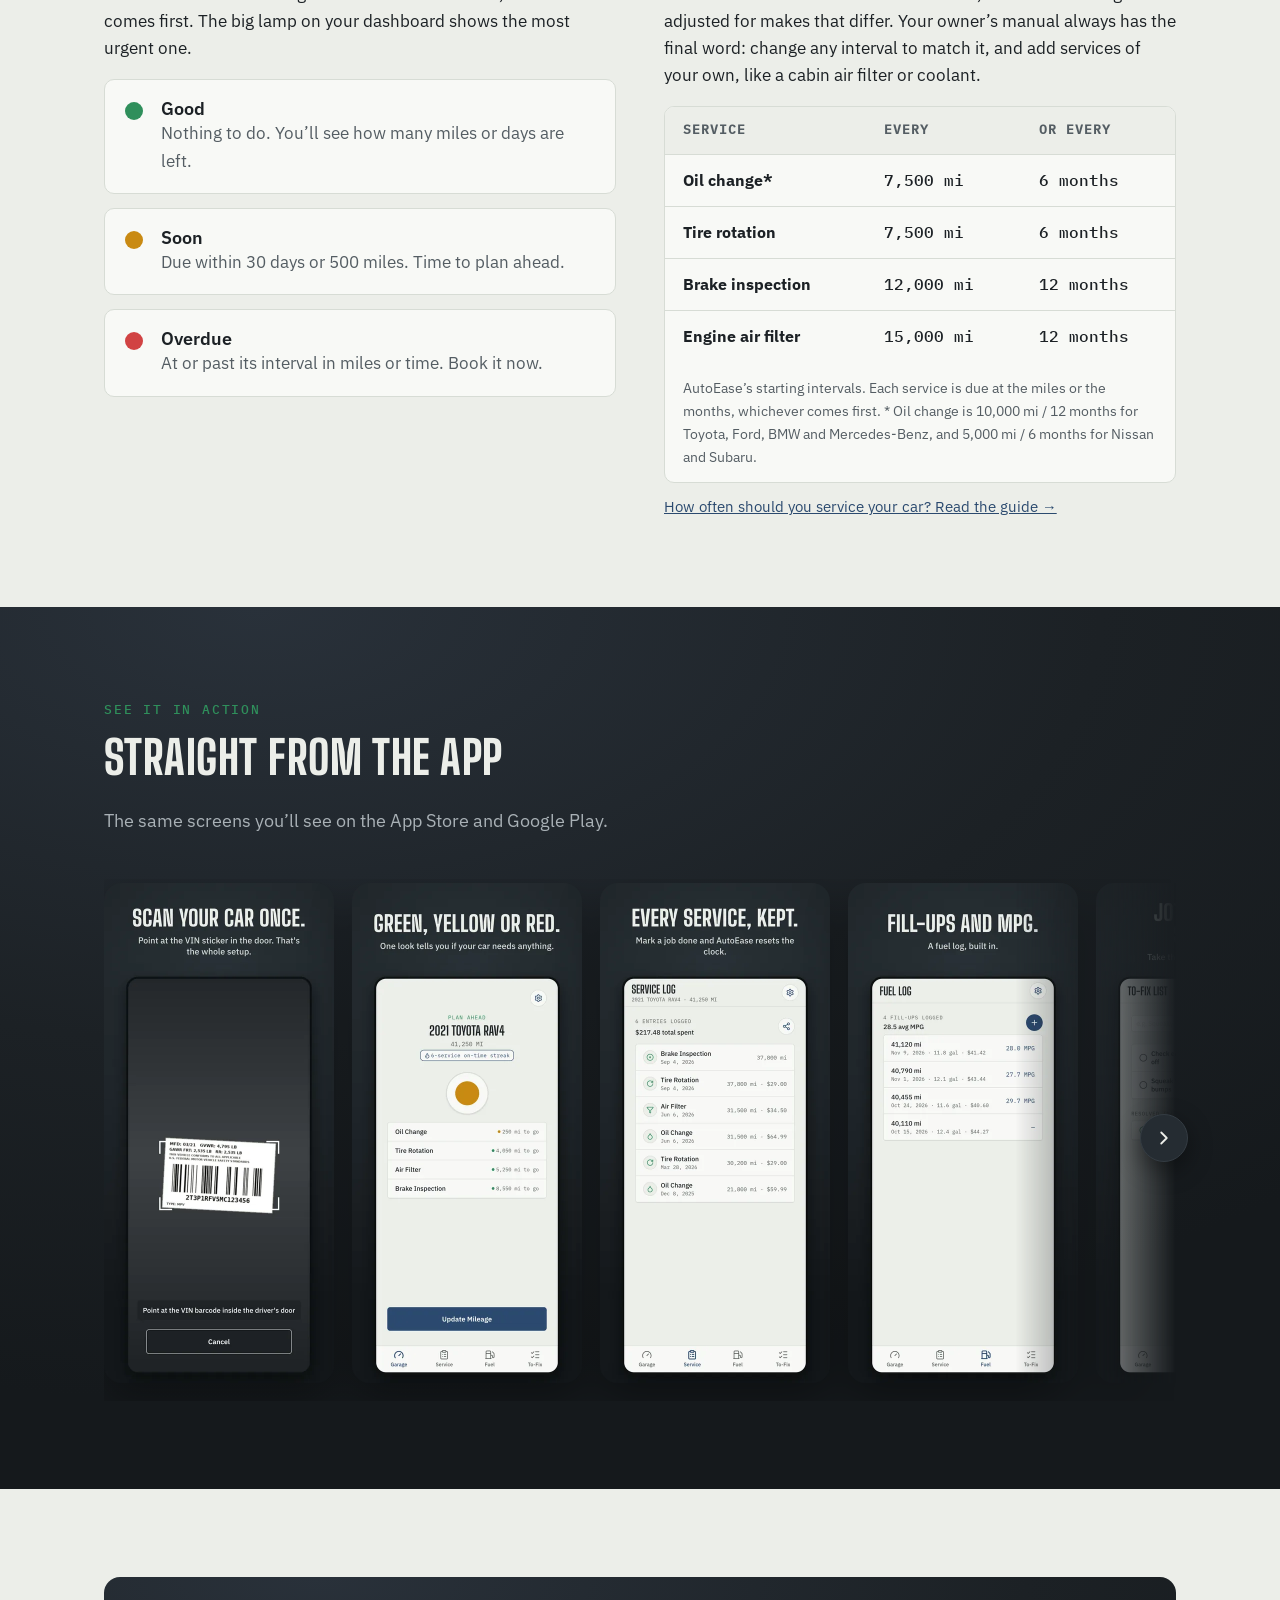
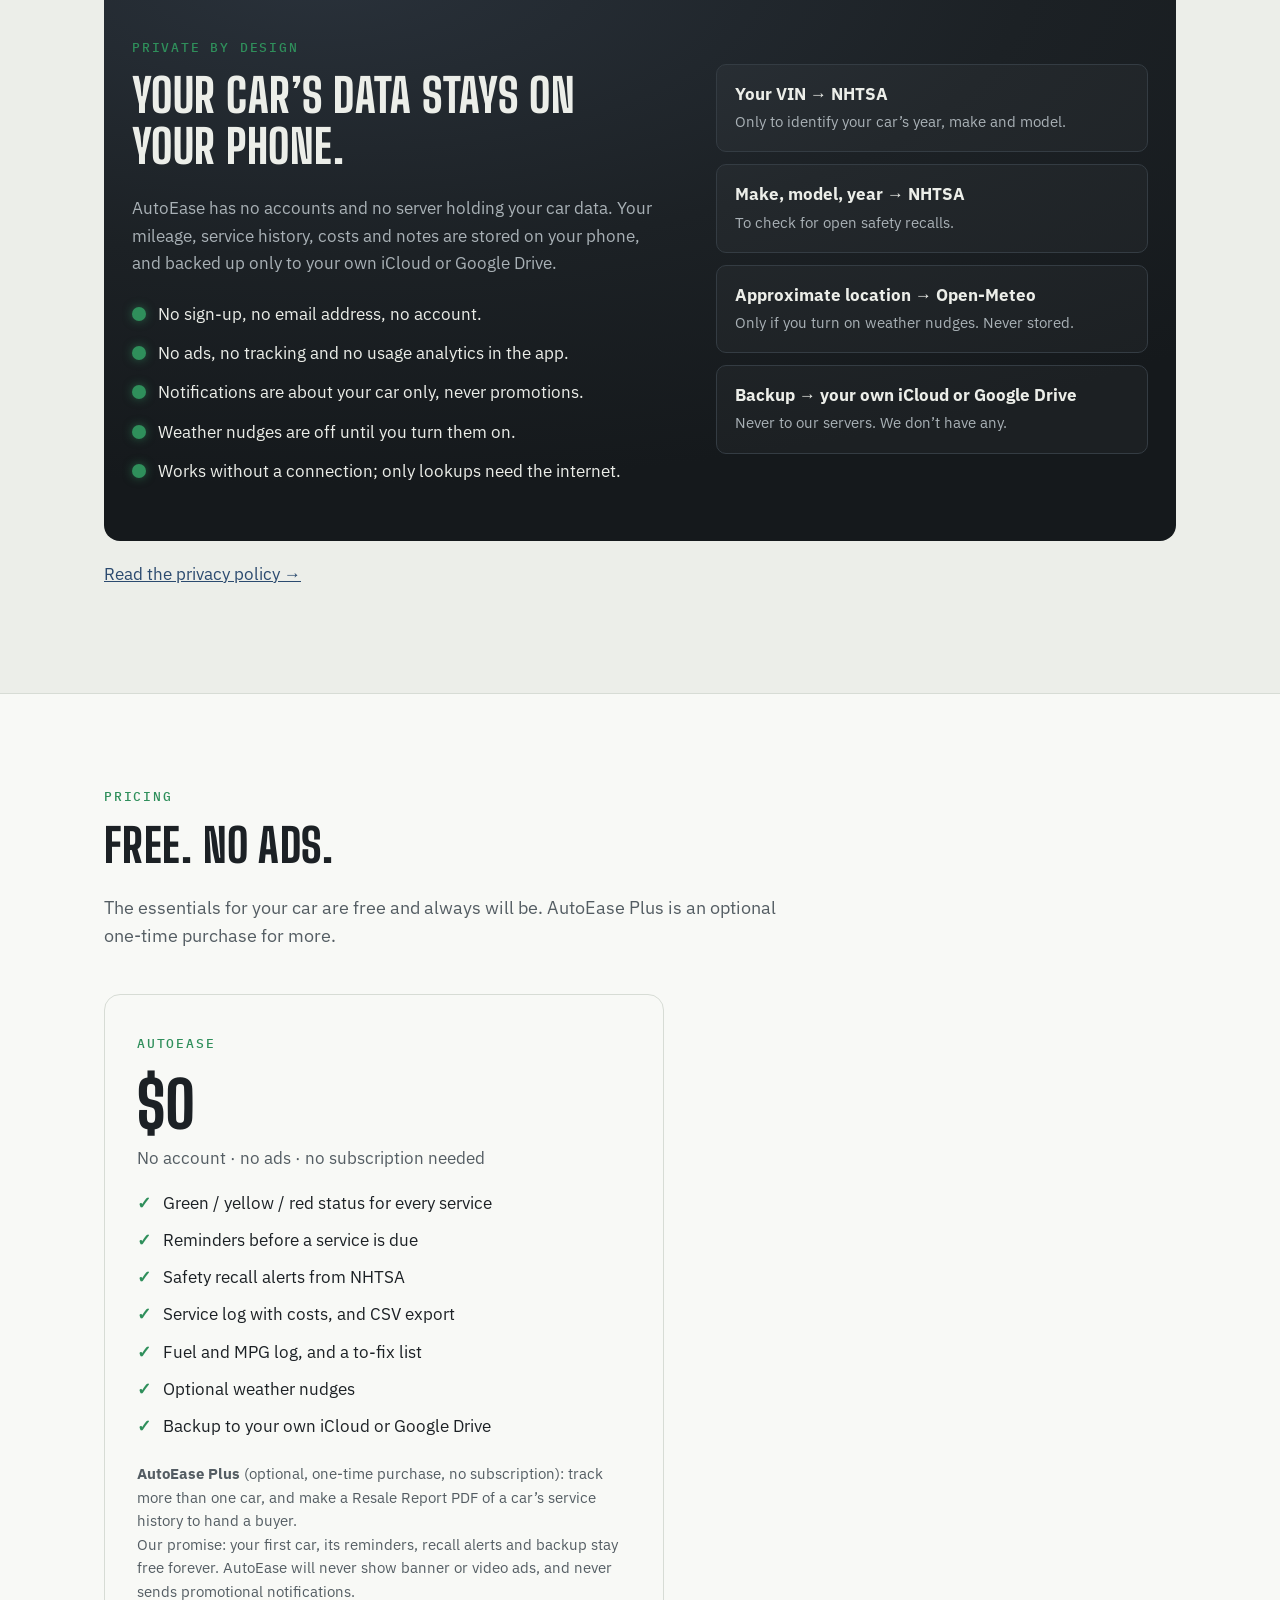
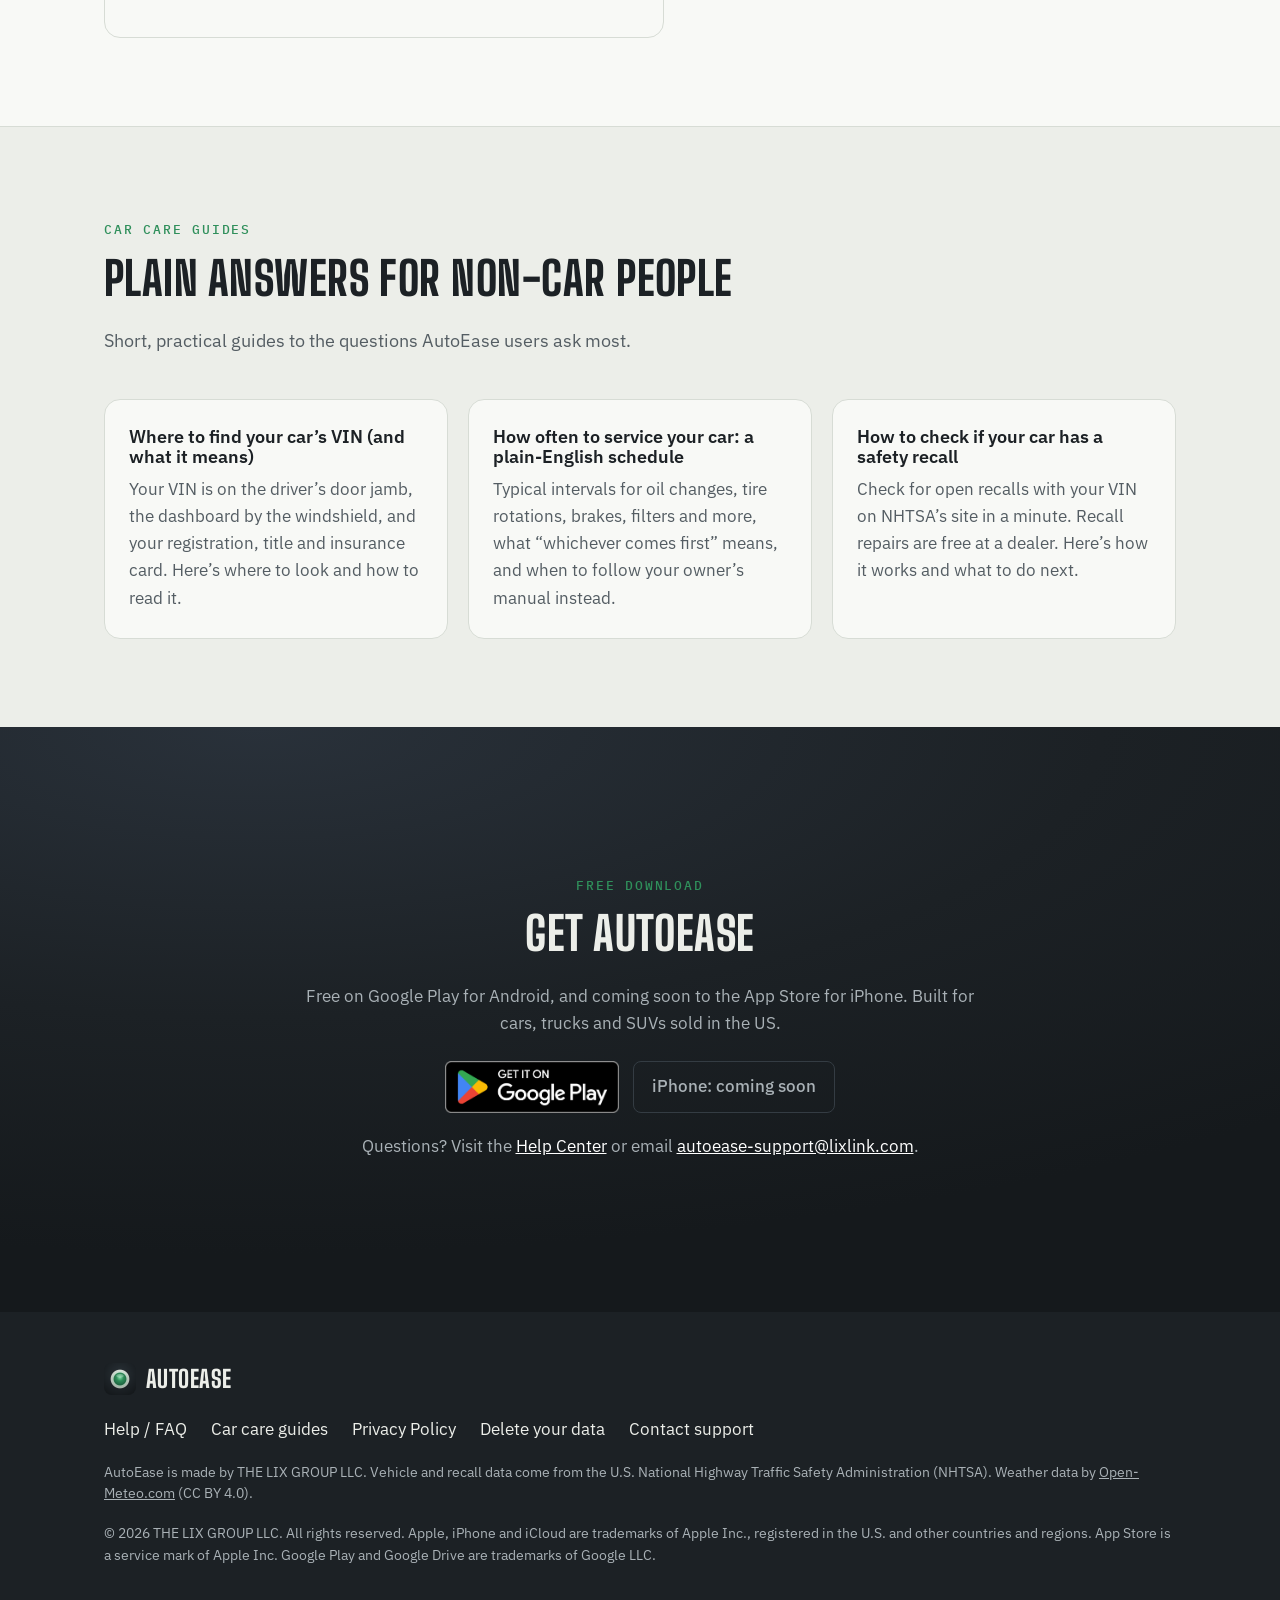
==== commit 46f504cb: "Download: Google Play badge with UTM link; App Store coming soon AutoEase is live on Google Play. Th" ====
--- a/index.html
+++ b/index.html
@@ -70,6 +70,9 @@
       "applicationCategory": "UtilitiesApplication",
       "operatingSystem": "iOS, Android",
       "url": "https://autoease.lixlink.com/",
+      "downloadUrl": [
+        "https://play.google.com/store/apps/details?id=com.lixlink.autoease"
+      ],
       "image": "https://autoease.lixlink.com/assets/img/og-image.png",
       "screenshot": [
         "https://autoease.lixlink.com/assets/img/screens/scan.webp",
@@ -157,7 +160,7 @@
         "@id": "https://autoease.lixlink.com/#app"
       },
       "primaryImageOfPage": "https://autoease.lixlink.com/assets/img/og-image.png",
-      "dateModified": "2026-11-20",
+      "dateModified": "2026-11-21",
       "inLanguage": "en-US"
     }
   ]
@@ -422,12 +425,14 @@
     <section id="download" class="dark">
       <div class="wrap">
         <div class="cta-band">
-          <span class="eyebrow">Coming soon</span>
+          <span class="eyebrow">Free download</span>
           <h2>Get AutoEase</h2>
-          <p>AutoEase is in testing now and is coming soon, free to download, to the App Store for iPhone and to Google Play for Android. Built for cars, trucks and SUVs sold in the US.</p>
-          <div class="store-soon" aria-label="Coming to">
-            <span>App Store · iPhone</span>
-            <span>Google Play · Android</span>
+          <p>Free on Google Play for Android, and coming soon to the App Store for iPhone. Built for cars, trucks and SUVs sold in the US.</p>
+          <div class="store-badges">
+            <a class="store-badge" href="https://play.google.com/store/apps/details?id=com.lixlink.autoease&amp;utm_source=autoease.lixlink.com&amp;utm_medium=website&amp;utm_campaign=site_download&amp;referrer=utm_source%3Dautoease.lixlink.com%26utm_medium%3Dwebsite%26utm_campaign%3Dsite_download%26utm_content%3Ddownload_section" rel="noopener" aria-label="Get AutoEase on Google Play">
+              <img src="/assets/img/badge-google-play.png" width="175" height="52" loading="lazy" alt="Get it on Google Play" />
+            </a>
+            <span class="store-soon-pill">iPhone: coming soon</span>
           </div>
           <p>Questions? Visit the <a href="/faq.html" style="color:#fff">Help Center</a> or email <a href="mailto:autoease-support@lixlink.com" style="color:#fff">autoease-support@lixlink.com</a>.</p>
         </div>
--- a/assets/css/style.css
+++ b/assets/css/style.css
@@ -384,10 +384,13 @@
 /* CTA */
 .cta-band { text-align: center; border-radius: var(--radius); padding: 56px 28px; }
 .cta-band p { color: var(--on-dark-muted); max-width: 40em; margin: 0 auto 8px; }
-.store-soon { display: flex; flex-wrap: wrap; justify-content: center; gap: 12px; margin: 24px 0 8px; }
-.store-soon span {
-  border: 1px solid var(--asphalt-line); border-radius: 12px; padding: 10px 18px; color: var(--on-dark);
-  font-weight: 500;
+.store-badges { display: flex; flex-wrap: wrap; justify-content: center; align-items: center; gap: 14px; margin: 24px 0 20px; }
+.store-badge { display: inline-block; line-height: 0; }
+.store-badge img { height: 52px; width: auto; }
+.store-soon-pill {
+  display: inline-flex; align-items: center; height: 52px; box-sizing: border-box;
+  border: 1px solid var(--asphalt-line); border-radius: 8px; padding: 0 18px; color: var(--on-dark-muted);
+  font-weight: 500; white-space: nowrap;
 }
 
 /* Guides list */
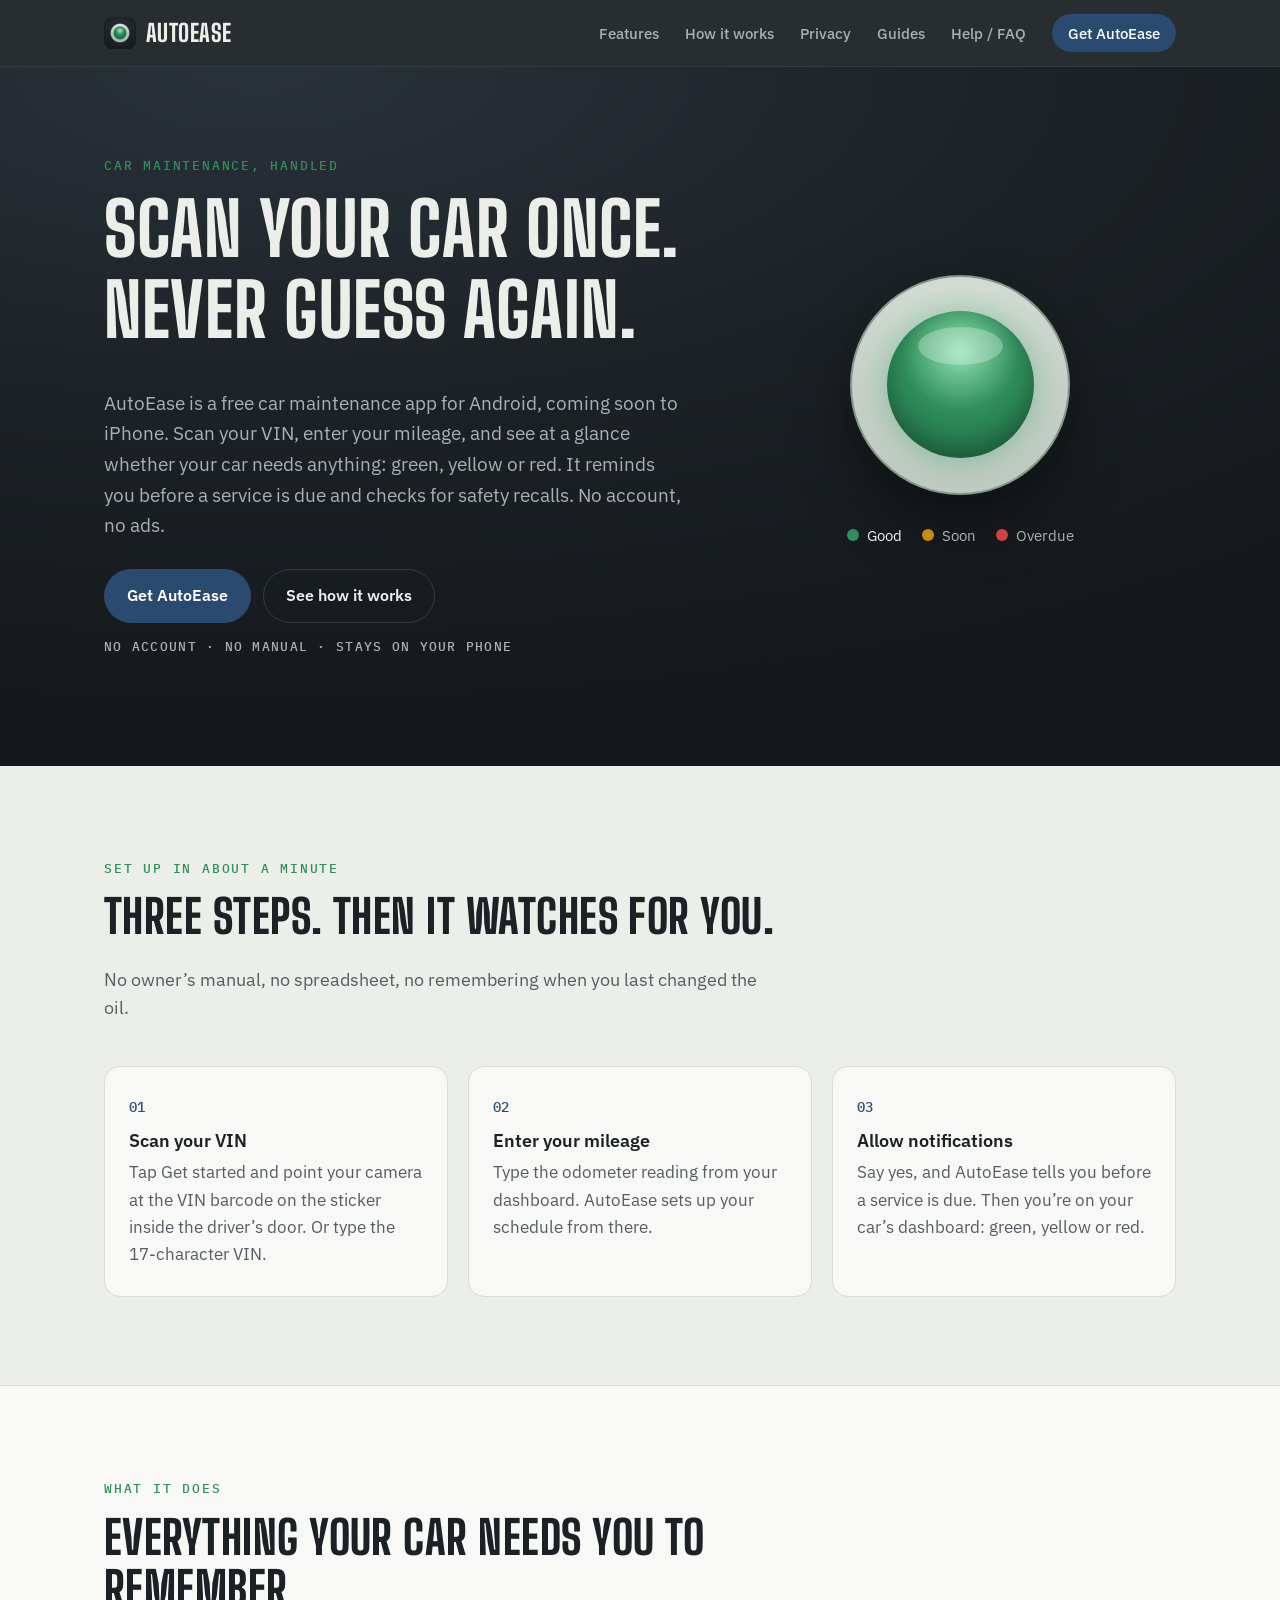
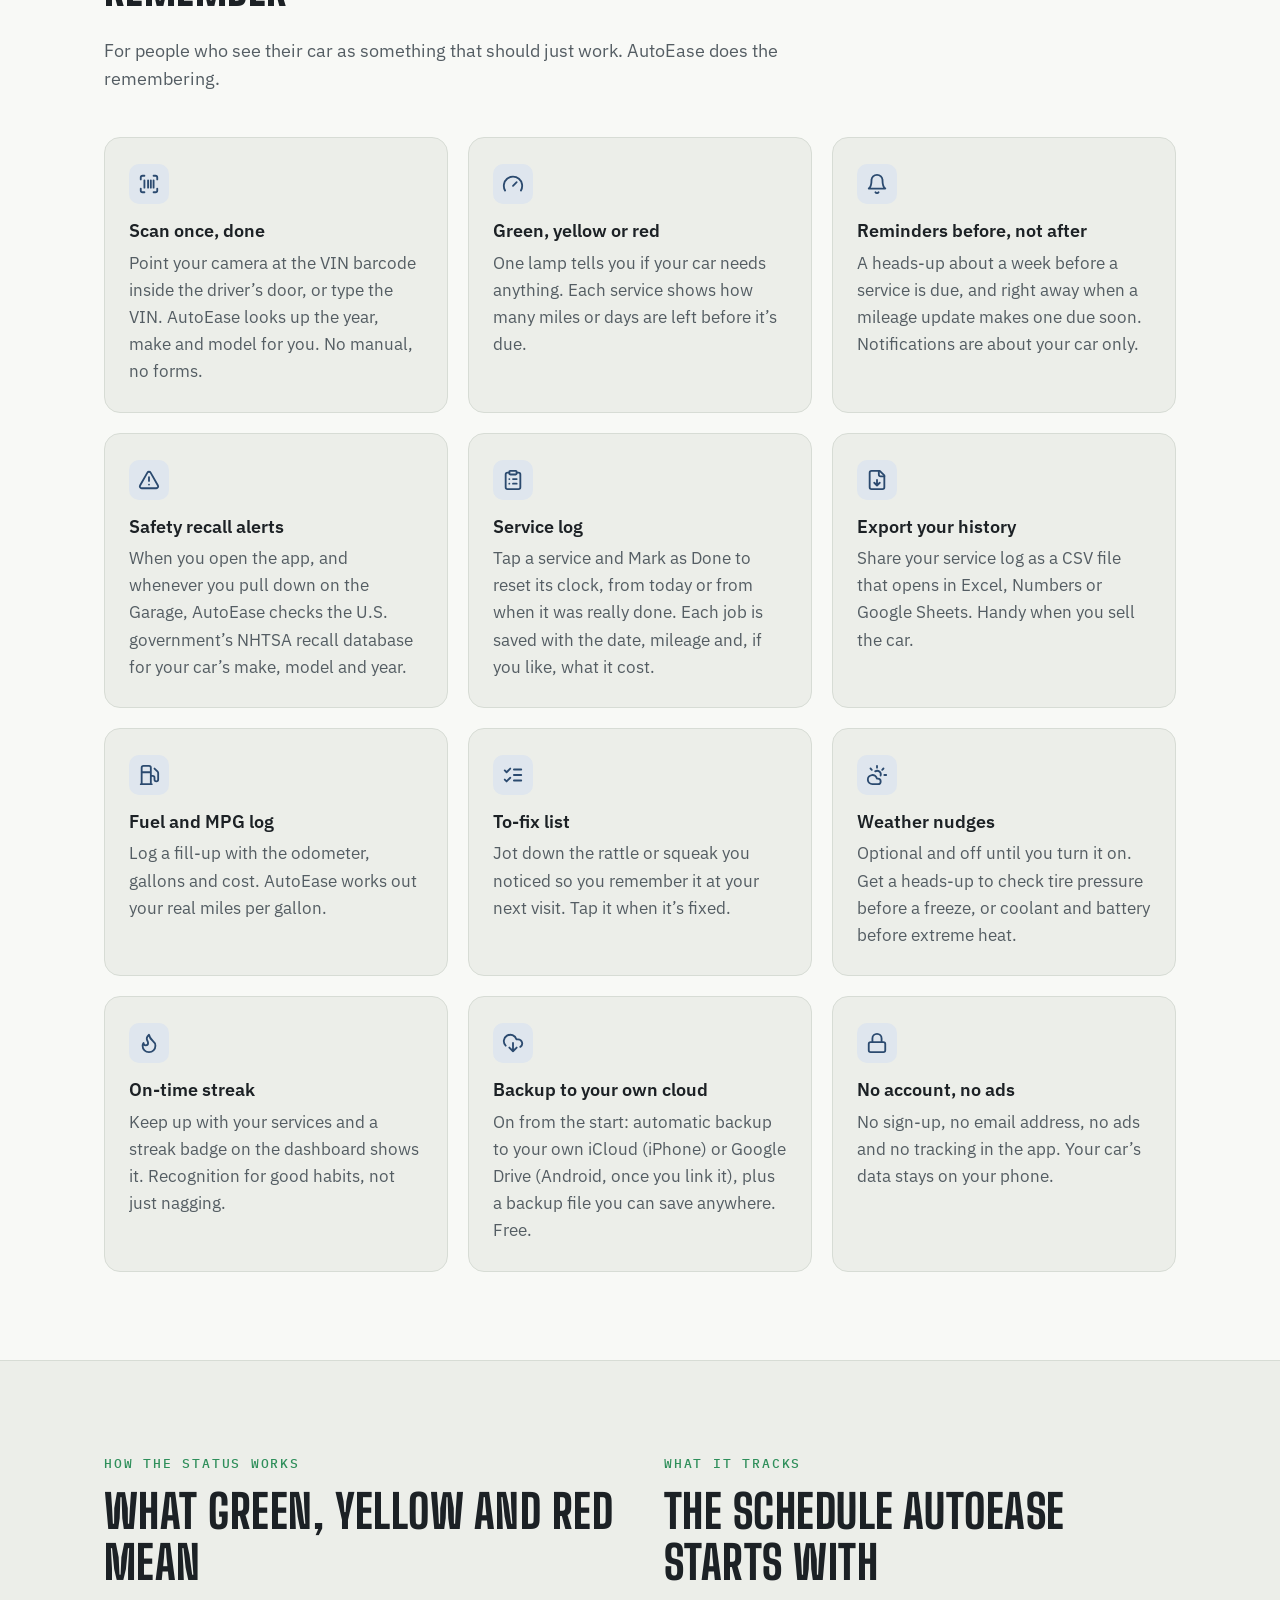
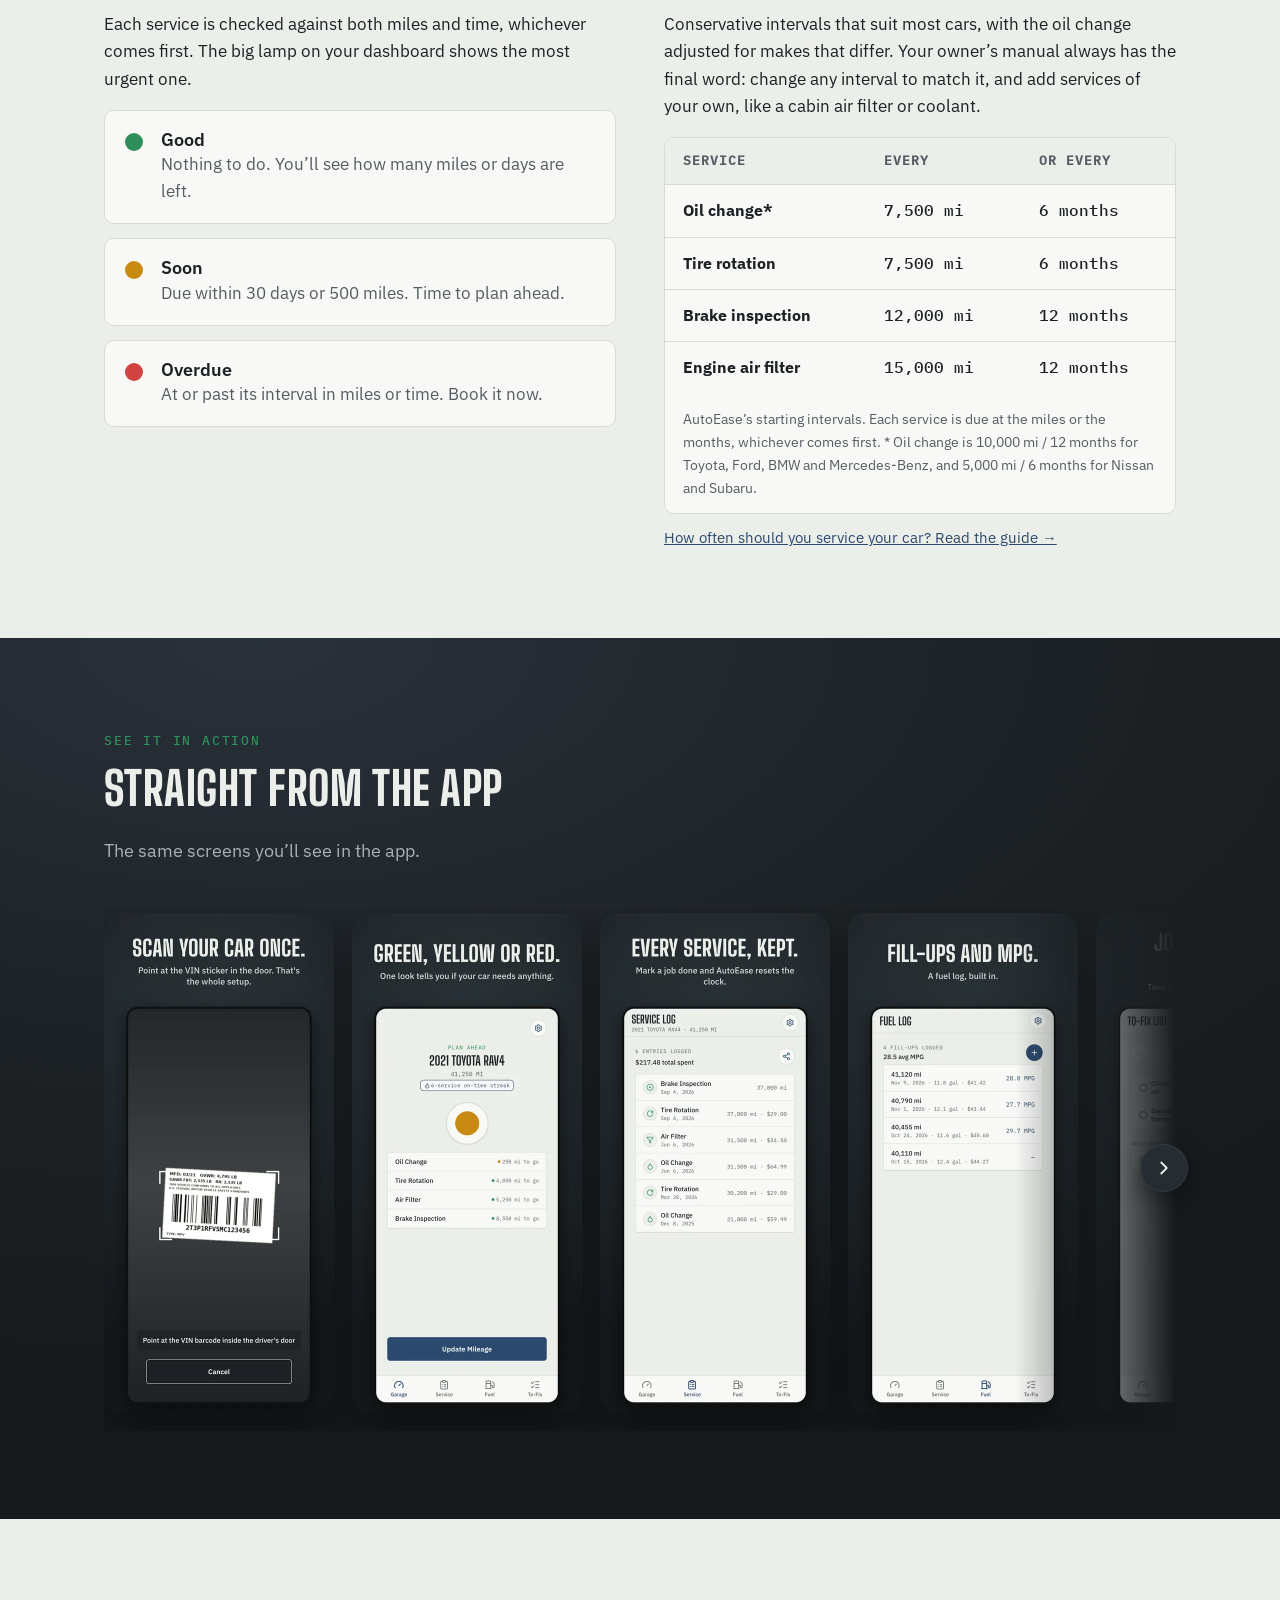
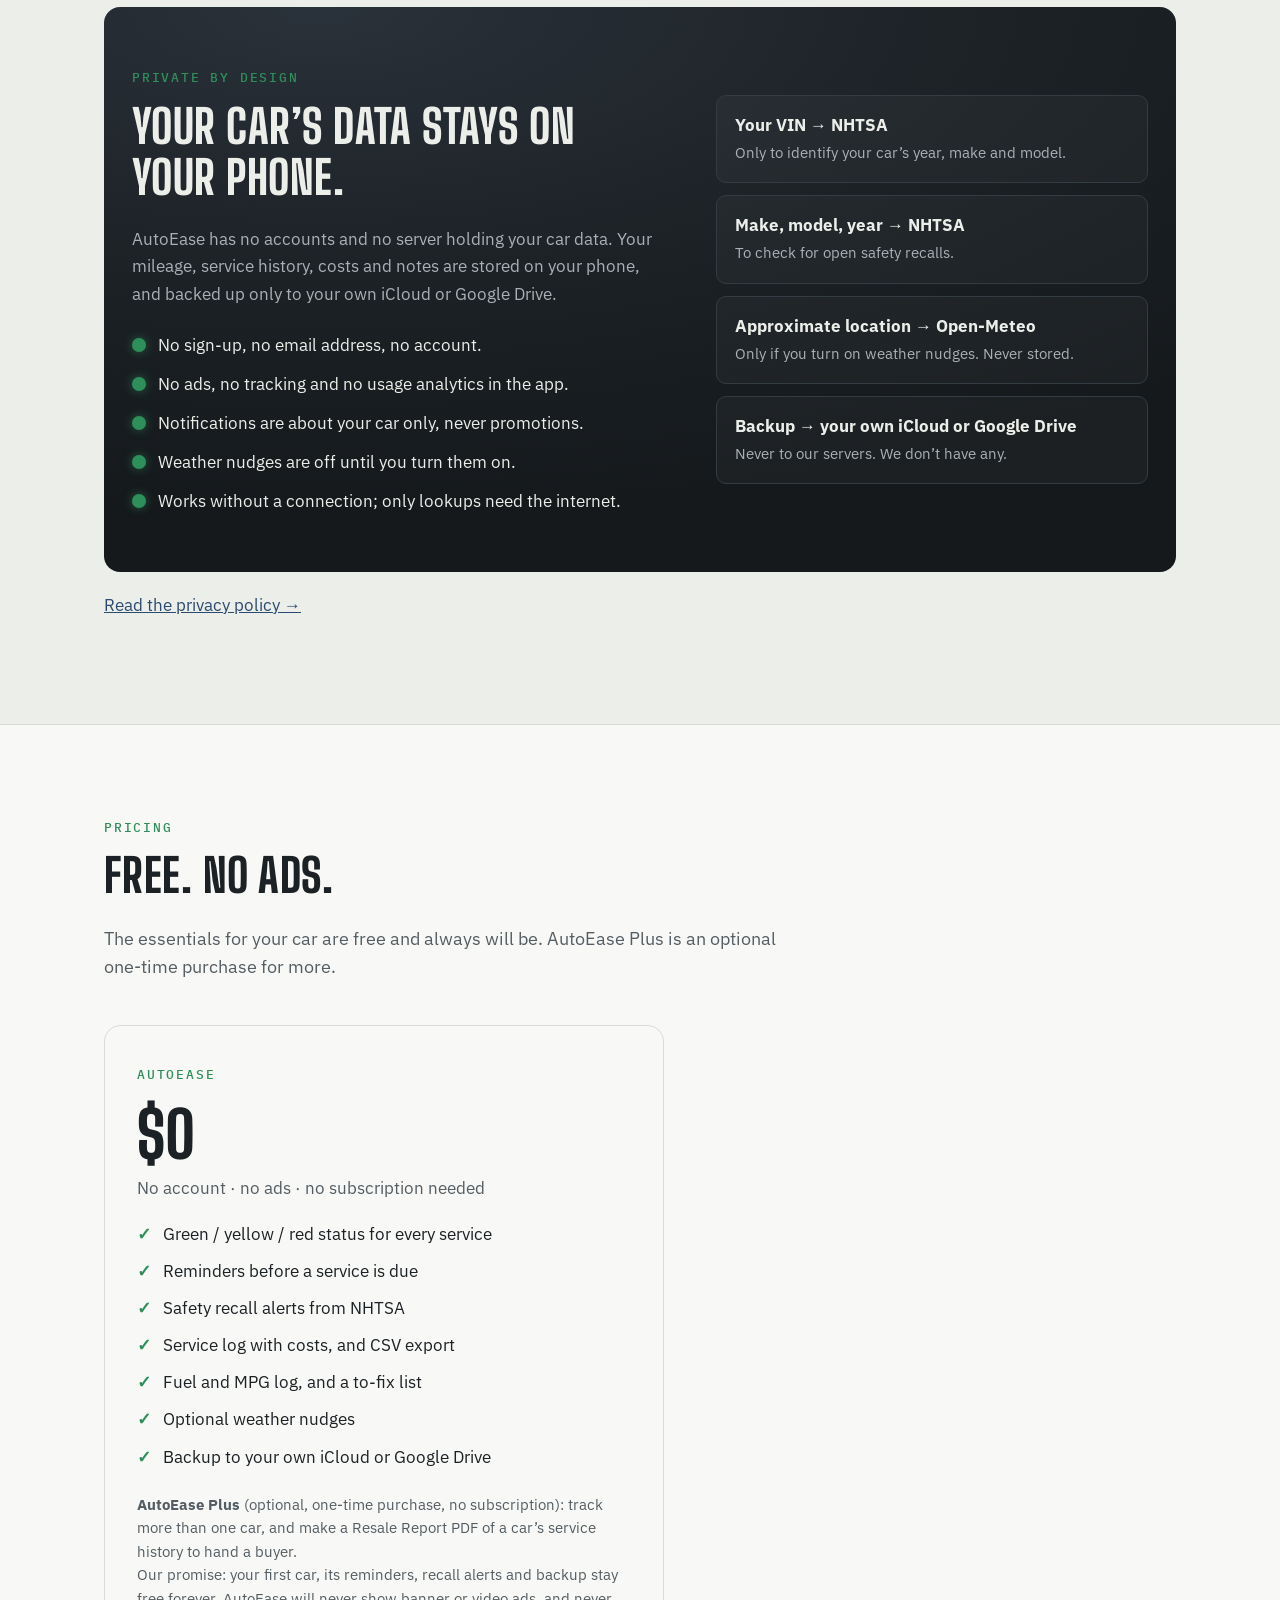
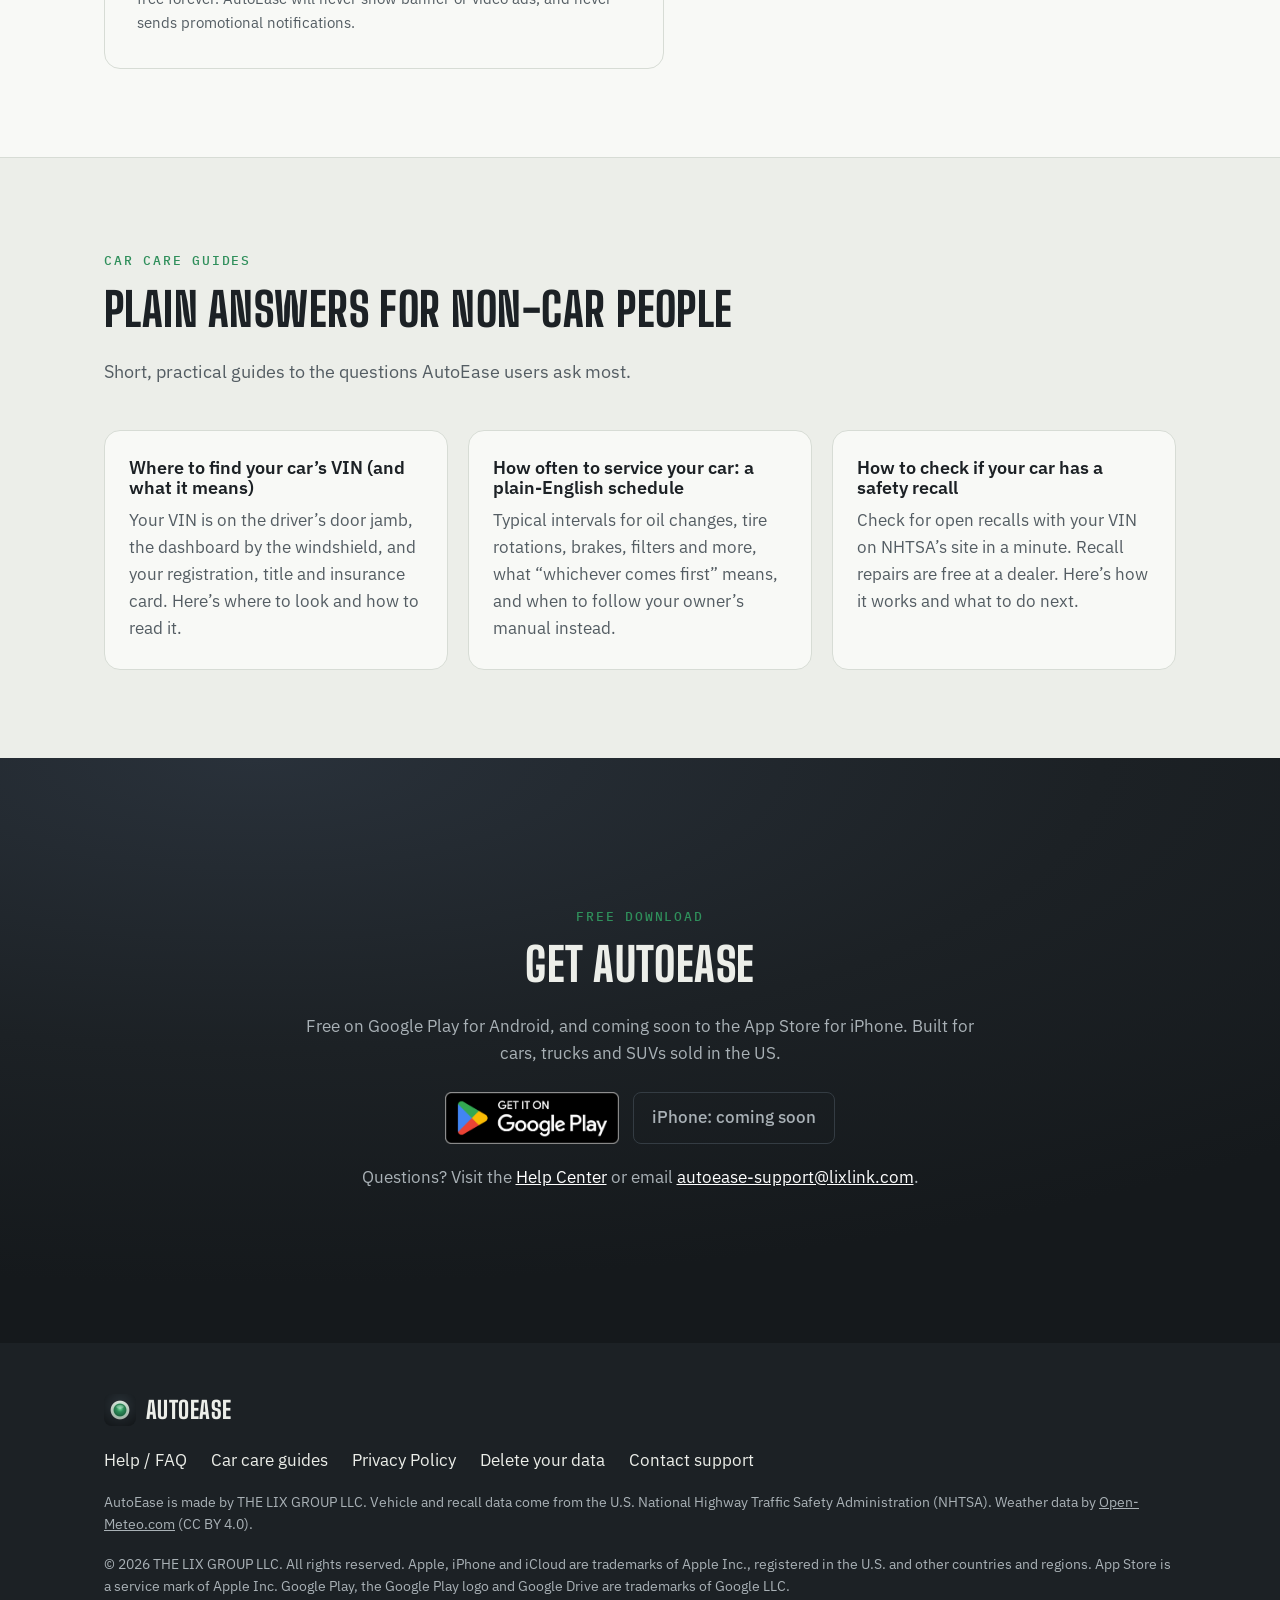
==== commit 587e3456: "Review fixes: Google Play logo trademark notice, iPhone shown as coming soon - Footer on every page " ====
--- a/index.html
+++ b/index.html
@@ -68,7 +68,7 @@
       "alternateName": "AutoEase",
       "description": "A free car maintenance app. Scan your car's VIN once and enter your mileage; AutoEase shows a green, yellow or red status for each service, reminds you before something is due, checks for open safety recalls, and keeps a service, fuel and to-fix log. No account and no ads; your data stays on your phone.",
       "applicationCategory": "UtilitiesApplication",
-      "operatingSystem": "iOS, Android",
+      "operatingSystem": "Android",
       "url": "https://autoease.lixlink.com/",
       "downloadUrl": [
         "https://play.google.com/store/apps/details?id=com.lixlink.autoease"
@@ -194,7 +194,7 @@
           <span class="eyebrow">Car maintenance, handled</span>
           <h1>Scan your car once. Never guess again.</h1>
           <p class="lead">
-            AutoEase is a free car maintenance app for iPhone and Android. Scan your VIN, enter your
+            AutoEase is a free car maintenance app for Android, coming soon to iPhone. Scan your VIN, enter your
             mileage, and see at a glance whether your car needs anything: green, yellow or red. It
             reminds you before a service is due and checks for safety recalls. No account, no ads.
           </p>
@@ -340,7 +340,7 @@
         <div class="section-head">
           <span class="eyebrow">See it in action</span>
           <h2>Straight from the app</h2>
-          <p>The same screens you’ll see on the App Store and Google Play.</p>
+          <p>The same screens you’ll see in the app.</p>
         </div>
         <div class="carousel">
         <ul class="shots" id="shots" tabindex="0" aria-label="App screenshots">
@@ -453,7 +453,7 @@
         <li><a href="mailto:autoease-support@lixlink.com">Contact support</a></li>
       </ul>
       <p class="footer-copy">AutoEase is made by THE LIX GROUP LLC. Vehicle and recall data come from the U.S. National Highway Traffic Safety Administration (NHTSA). Weather data by <a href="https://open-meteo.com/" rel="noopener" style="color:inherit">Open-Meteo.com</a> (CC BY 4.0).</p>
-      <p class="footer-copy">© <span id="year">2026</span> THE LIX GROUP LLC. All rights reserved. Apple, iPhone and iCloud are trademarks of Apple Inc., registered in the U.S. and other countries and regions. App Store is a service mark of Apple Inc. Google Play and Google Drive are trademarks of Google LLC.</p>
+      <p class="footer-copy">© <span id="year">2026</span> THE LIX GROUP LLC. All rights reserved. Apple, iPhone and iCloud are trademarks of Apple Inc., registered in the U.S. and other countries and regions. App Store is a service mark of Apple Inc. Google Play, the Google Play logo and Google Drive are trademarks of Google LLC.</p>
     </div>
   </footer>
 
